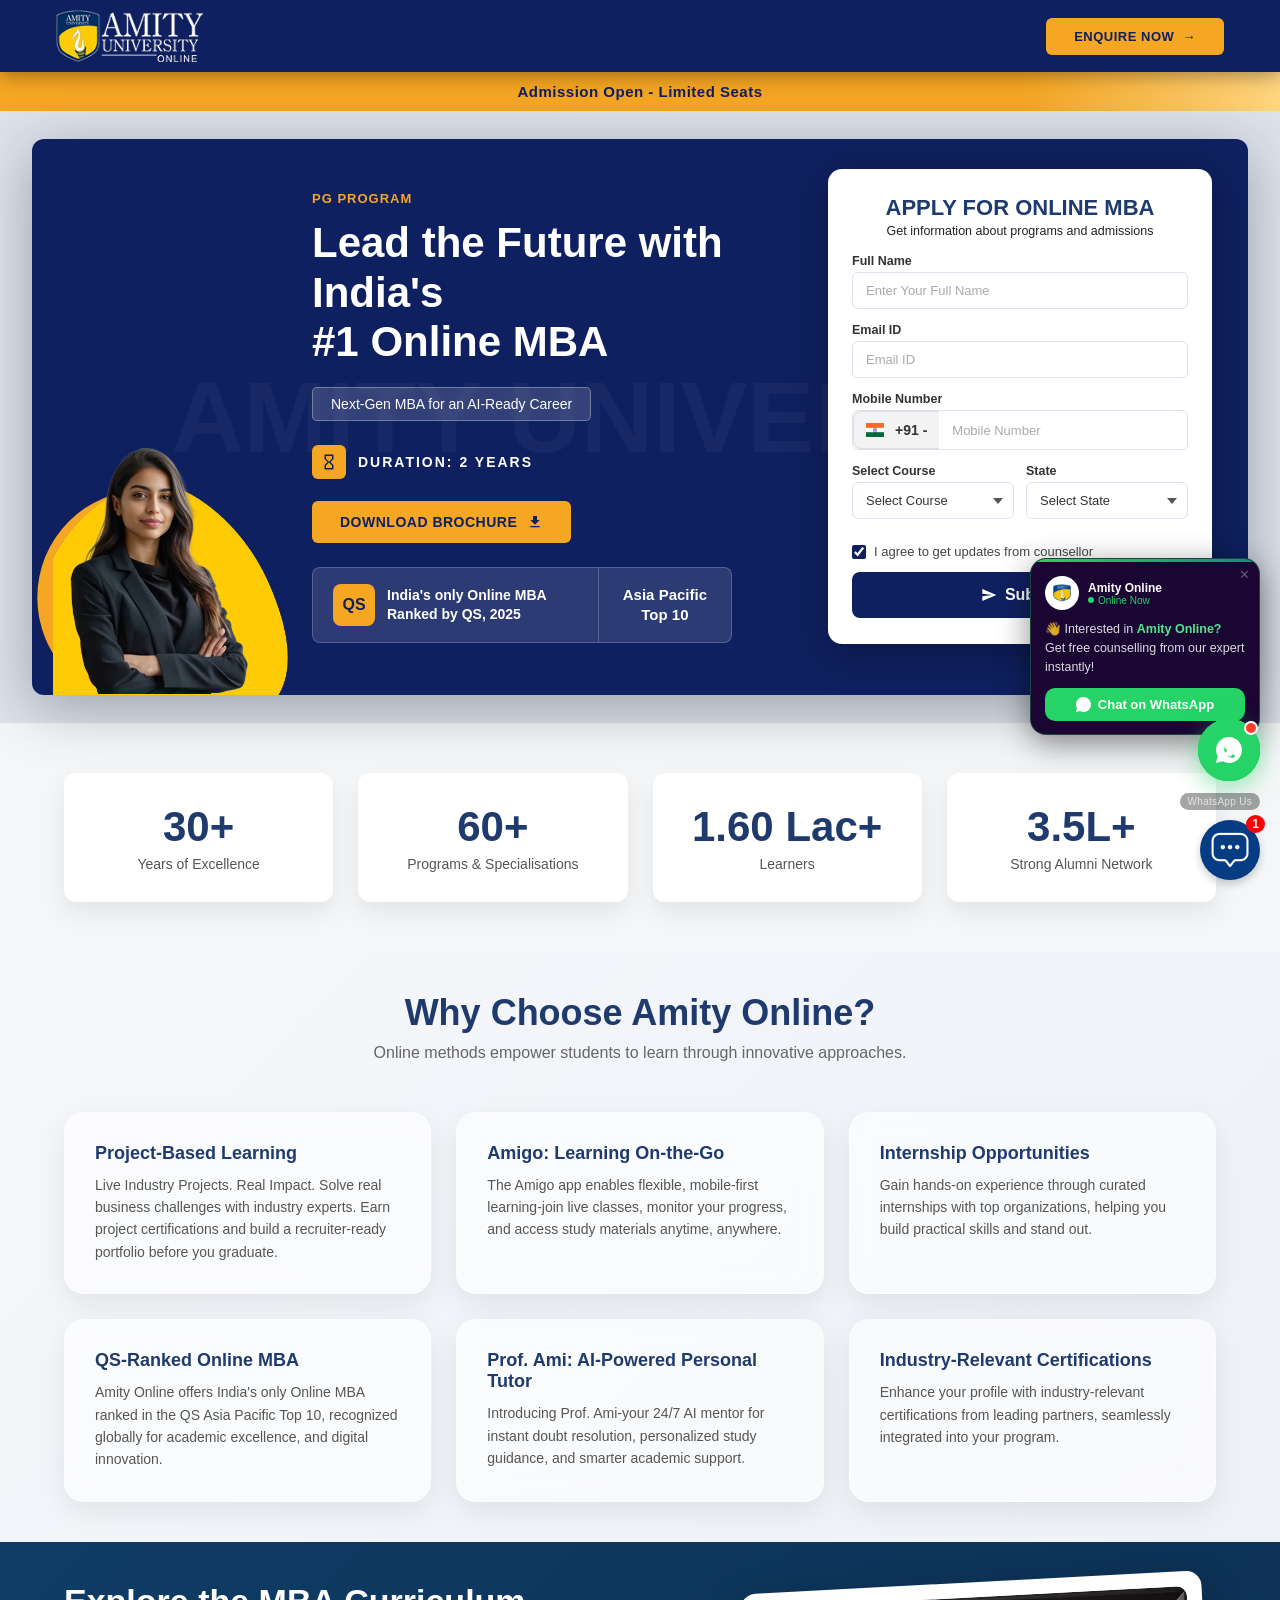
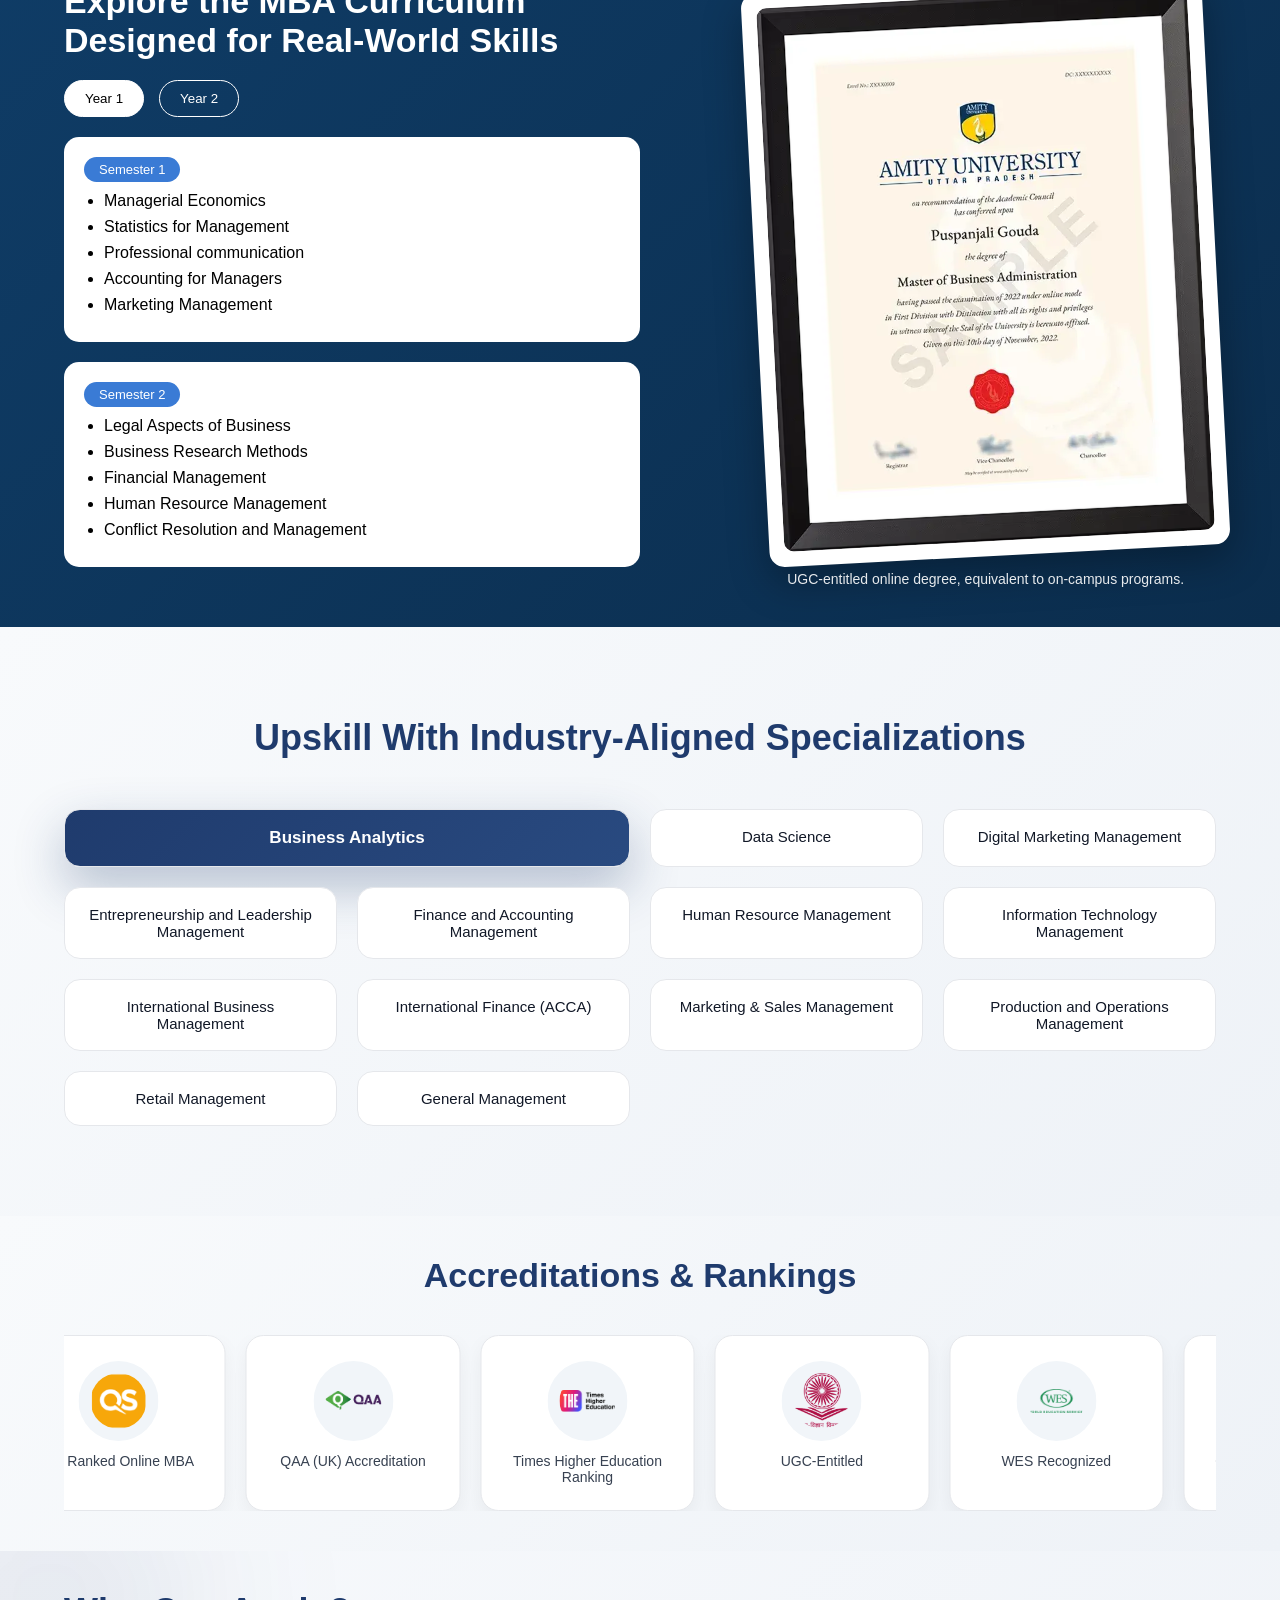
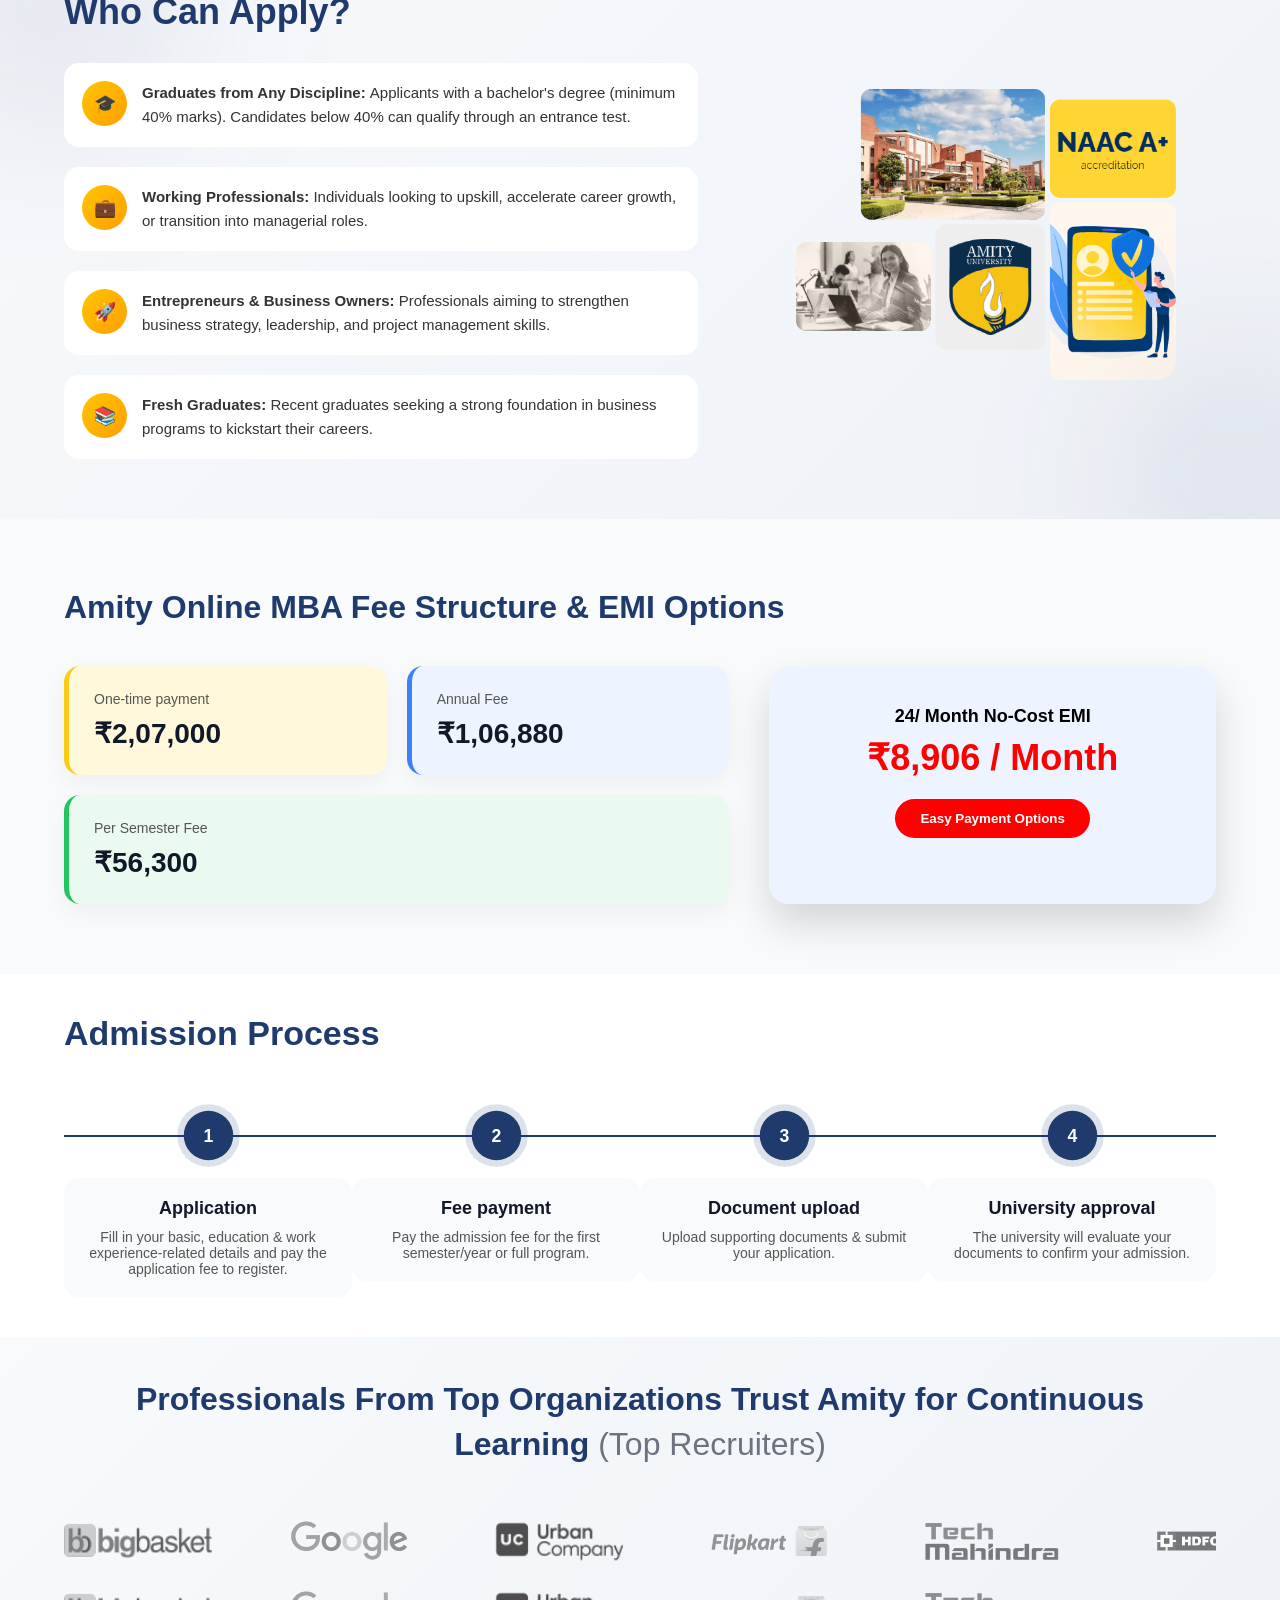
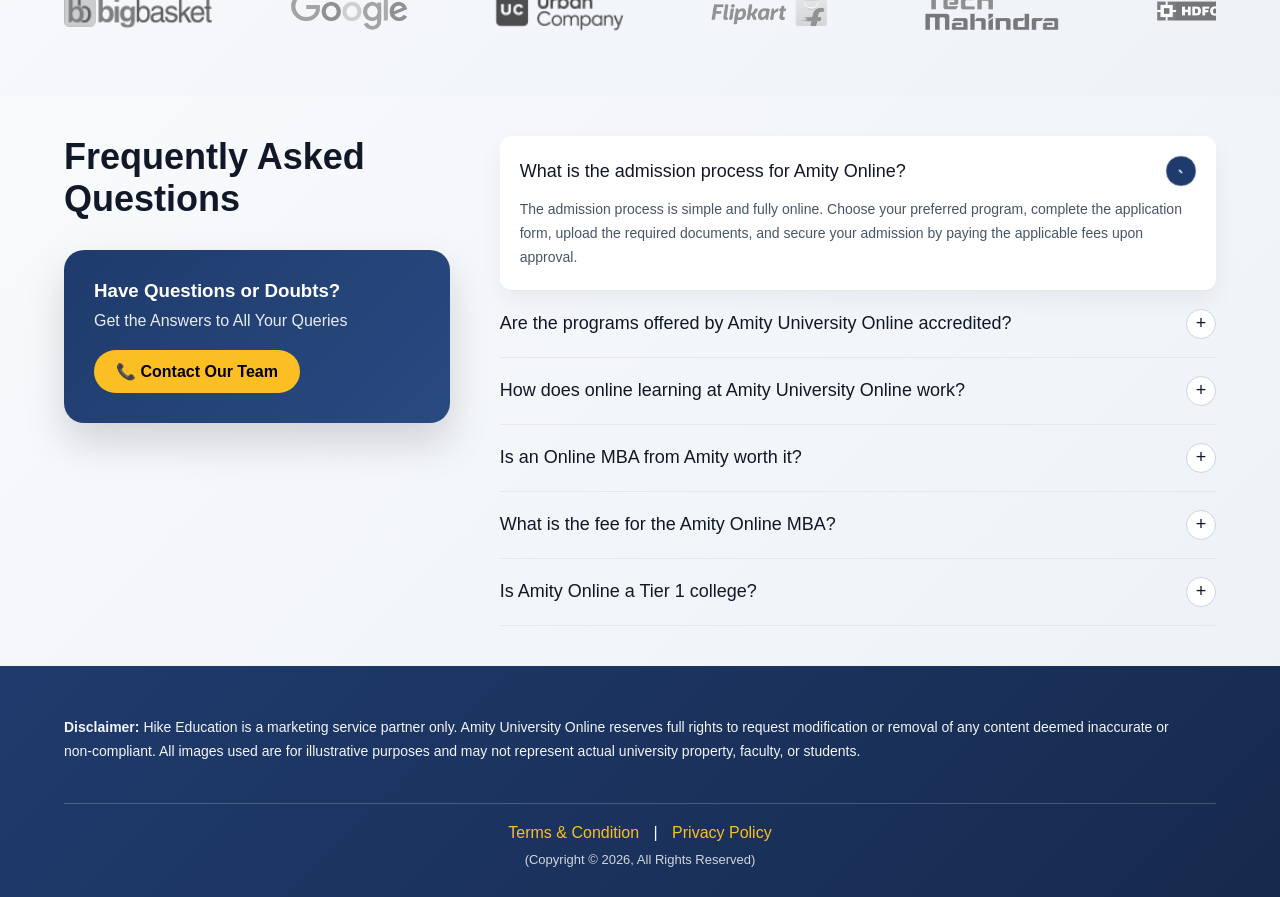
==== index.html @ 935bb6e1 "create index.html" ====
<html lang="en">
 <head>
  <meta charset="utf-8"/>
  <meta content="width=device-width, initial-scale=1.0" name="viewport"/>
  <title>
   Amity Online MBA
  </title>
  <link href="images/favicon.png" rel="icon" type="image/x-icon"/>
  <link href="css/style.css" rel="stylesheet"/>
  <!-- Google Tag Manager -->
  <script async="" src="js/clarity.js">
  </script>
  <script async="" src="js/1893666021343054">
  </script>
  <script async="" src="js/fbevents.js">
  </script>
  <script async="" src="js/wfmoqr582c" type="text/javascript">
  </script>
  <script async="" src="js/js" type="text/javascript">
  </script>
  <script async="" src="js/gtm.js">
  </script>
  <script>
   (function(w,d,s,l,i){w[l]=w[l]||[];w[l].push({'gtm.start':
new Date().getTime(),event:'gtm.js'});var f=d.getElementsByTagName(s)[0],
j=d.createElement(s),dl=l!='dataLayer'?'&l='+l:'';j.async=true;j.src=
'https://www.googletagmanager.com/gtm.js?id='+i+dl;f.parentNode.insertBefore(j,f);
})(window,document,'script','dataLayer','GTM-WV8M7MZ2');
  </script>
  <!-- End Google Tag Manager -->
  <!--whatsapp chatbot-->
  <style>
   /* ===== WHATSAPP WIDGET ===== */

/* DESKTOP: Fixed left-center circle */
.wa-widget {
  position: fixed;
  left: auto;
  right: 20px;
  top: auto;
  bottom: 90px;
  transform: none;
  z-index: 99999;
  display: flex;
  flex-direction: column;
  align-items: flex-end;
  gap: 12px;
}

/* Popup card - appears to the right of circle */
.wa-bubble {
  position: absolute;
  right: 0;
  bottom: 75px;
  top: auto;
  left: auto;
  transform: none;
  background: #1a0533;
  border: 1px solid rgba(37,211,102,0.3);
  border-radius: 16px;
  width: 230px;
  overflow: hidden;
  box-shadow: 0 8px 32px rgba(0,0,0,0.45);
  display: none;
  animation: waPop .4s cubic-bezier(.22,.9,.36,1.1) both;
}
.wa-bubble.show { display: block; }

.wa-shimmer-bar {
  height: 3px;
  background: linear-gradient(90deg,#25D366,#128C7E,#25D366);
  background-size: 200%;
  animation: waShimmerBar 2s linear infinite;
}
.wa-bubble-inner { padding: 14px 14px 13px; }

.wa-bubble-top {
  display: flex;
  align-items: center;
  gap: 9px;
  margin-bottom: 10px;
}
.wa-avatar {
  width: 34px; height: 34px; border-radius: 50%;
  background: #fff;
  display: flex; align-items: center; justify-content: center;
  flex-shrink: 0;
}
.wa-avatar img { width: 18px; height: 18px; }

.wa-info strong {
  display: block;
  font-family: -apple-system,'Segoe UI',sans-serif;
  font-size: 12px; font-weight: 700; color: #fff;
}
.wa-info span {
  font-family: -apple-system,'Segoe UI',sans-serif;
  font-size: 10px; color: #25D366;
  display: flex; align-items: center; gap: 4px;
}
.wa-online-dot {
  width: 6px; height: 6px; background: #25D366;
  border-radius: 50%;
  animation: waDotPulse 1.8s ease-in-out infinite;
  display: inline-block;
}

.wa-bubble p {
  font-family: -apple-system,'Segoe UI',sans-serif;
  font-size: 12.5px; color: rgba(255,255,255,0.85);
  margin: 0 0 12px; line-height: 1.5;
}
.wa-bubble p span { color: #4EE88A; font-weight: 600; }

.wa-chat-btn {
  display: flex; align-items: center; justify-content: center;
  gap: 7px;
  background: #25D366; color: #fff;
  font-size: 13px; font-weight: 700;
  padding: 9px 0; border-radius: 10px;
  text-decoration: none;
  font-family: -apple-system,'Segoe UI',sans-serif;
  transition: background .2s, transform .15s;
  width: 100%;
}
.wa-chat-btn:hover { background: #1ebe57; transform: scale(1.02); }
.wa-chat-btn svg { width: 15px; height: 15px; }

.wa-close-btn {
  position: absolute; top: 8px; right: 10px;
  background: none; border: none;
  font-size: 16px; color: rgba(255,255,255,0.35);
  cursor: pointer; padding: 0; line-height: 1;
  transition: color .2s;
}
.wa-close-btn:hover { color: #fff; }

/* THE CIRCLE BUTTON */
.wa-circle {
  width: 62px; height: 62px; border-radius: 50%;
  background: #25D366;
  display: flex; align-items: center; justify-content: center;
  cursor: pointer;
  position: relative;
  box-shadow: 0 6px 24px rgba(37,211,102,0.5);
  transition: transform .2s, box-shadow .2s;
  animation: waSlideIn .7s 1s cubic-bezier(.22,.9,.36,1.1) both;
  text-decoration: none;
}
.wa-circle:hover {
  transform: scale(1.1);
  box-shadow: 0 10px 36px rgba(37,211,102,0.7);
}
.wa-circle svg { width: 32px; height: 32px; animation: waBounce 2.2s ease-in-out infinite; }

/* Ripple rings */
.wa-ring {
  position: absolute;
  width: 62px; height: 62px;
  border-radius: 50%;
  border: 2px solid #25D366;
  animation: waRipple 2.4s ease-out infinite;
  pointer-events: none;
}
.wa-ring:nth-child(2) { animation-delay: .8s; }
.wa-ring:nth-child(3) { animation-delay: 1.6s; }

/* Red notification dot */
.wa-notif-dot {
  position: absolute; top: 2px; right: 2px;
  width: 14px; height: 14px;
  background: #FF3B30; border-radius: 50%;
  border: 2px solid #fff;
  animation: waDotPulse 1.8s ease-in-out infinite;
}

/* Label below circle - desktop only */
.wa-circle-label {
  font-family: -apple-system,'Segoe UI',sans-serif;
  font-size: 10px; color: rgba(255,255,255,0.7);
  text-align: center; letter-spacing: 0.03em;
  background: rgba(0,0,0,0.35);
  padding: 3px 8px; border-radius: 20px;
  white-space: nowrap;
  animation: waSlideIn .7s 1.2s cubic-bezier(.22,.9,.36,1.1) both;
}

/* ---- ANIMATIONS ---- */
@keyframes waSlideIn {
  from { opacity:0; transform:translateX(-30px) scale(.8); }
  to   { opacity:1; transform:translateX(0) scale(1); }
}
@keyframes waPop {
  from { opacity:0; transform:scale(.85) translateY(10px); }
  to   { opacity:1; transform:scale(1) translateY(0); }
}
@keyframes waRipple {
  0%   { transform:scale(1); opacity:.7; }
  100% { transform:scale(2.2); opacity:0; }
}
@keyframes waBounce {
  0%,100% { transform:translateY(0); }
  50%      { transform:translateY(-4px); }
}
@keyframes waDotPulse {
  0%,100% { transform:scale(1); }
  50%      { transform:scale(1.3); }
}
@keyframes waShimmerBar {
  0%   { background-position:0%; }
  100% { background-position:200%; }
}

/* ===== MOBILE: Bottom-right floating circle only ===== */
@media (max-width: 768px) {
 .wa-widget {
    position: fixed;
    left: auto;
    right: 11px;
    bottom: 120px;
    top: auto;
    transform: none;
    flex-direction: column-reverse;
    align-items: flex-end;
  }
  .wa-circle {
    width: 56px; height: 56px;
    animation: waMobileIn .6s 1s cubic-bezier(.22,.9,.36,1.1) both;
  }
  .wa-circle svg { width: 28px; height: 28px; }
  .wa-ring { width:56px; height:56px; }
  .wa-circle-label { display: none; }

  /* Mobile popup - appears above the circle */
  .wa-bubble {
    position: static;
    transform: none;
    width: 210px;
    margin-bottom: 10px;
  }
  .wa-bubble.show { display: block; }
}

@keyframes waMobileIn {
  from { opacity:0; transform:scale(.5) rotate(-20deg); }
  to   { opacity:1; transform:scale(1) rotate(0deg); }
}
  </style>
  <!--chatbot-->
  <style>
   @media (max-width: 768px) {
	

 .onlymobilepopupwq{
       display:block !Important;
   }
	}
   
   
   
   
   
   
   .onlymobilepopupwq{
       display:none;
   }
   
.send-box button{
    align-items: center;
    /*display: flex ;*/
    margin-left: auto;
    margin-right: auto;
    padding: 5px;
    /*background: none;*/
    text-decoration: none;
    border: none;
    color: white;
    font-weight: bold;
    font-size: 15px;
    cursor:pointer;
    
    background: #063C84;
    border-radius: 16px;
    width: 89%;
 
}

.send-box {
    
    padding: 5px;
    /*background: #D4202D;*/
    border-radius: 16px;
    width: 89%;
    margin: auto;
}

.chat-icon img{
    width:42px;
}

.chat-icon {
      position: fixed;
      bottom: 20px;
      right: 20px;
      width: 60px;
      height: 60px;
      background-color: #063C84;
      border-radius: 50%;
      display: flex;
      justify-content: center;
      align-items: center;
      color: white;
      font-size: 24px;
      cursor: pointer;
      box-shadow: 0 4px 8px rgba(0, 0, 0, 0.2);
      transition: transform 0.2s ease, box-shadow 0.2s ease;
      z-index: 1000;
    }

    .chat-icon:hover {
      transform: scale(1.1);
      box-shadow: 0 6px 12px rgba(0, 0, 0, 0.3);
    }

    .chat-popup {
      position: fixed;
      bottom: 80px;
      right: 20px;
      width: 329px;
      height: 468px;
      display: none;
      background-color: white;
      border-radius: 16px;
      box-shadow: 0 8px 16px rgba(0, 0, 0, 0.2);
      overflow: hidden;
      z-index: 1000;
    }

    .chat-header {
      background-color: #063C84;
      color: white;
      padding: 15px;
      text-align: center;
      font-size: 20px;
      font-weight: 700;
      position: relative;
    }

    .chat-header .close-btn {
      position: absolute;
      right: 15px;
      top: 15px;
      cursor: pointer;
      font-size: 20px;
      transition: color 0.2s ease;
    }

    .chat-header .close-btn:hover {
      color: red;
    }

    .chat-header .chat-icon-top {
      position: absolute;
      left: 15px;
      top: 10px;
      width: 50px;
      /*height: 35px;*/
    }

    .chat-body {
      height: 330px;
      overflow-y: auto;
      padding: 15px;
      display: flex;
      flex-direction: column;
      gap: 15px;
      background-color: #f9f9f9;
      border-top: 2px solid #f0f0f0;
    }

    .chat-message {
      padding: 12px 15px;
      border-radius: 20px;
      max-width: 90%;
      font-size: 14px;
      font-weight: 500;
      line-height: 1.4;
      word-wrap: break-word;
    }

    .bot-message {
      background-color: #063C84;
      align-self: flex-start;
      color: white;
    }

    .user-message {
      background-color: #fbbf24;
      color: white;
      align-self: flex-end;
    }

    .chat-footer {
      padding: 15px;
      display: flex;
      gap: 10px;
      background-color: white;
      border-top: 2px solid #063C84;
    }

    .chat-footer input {
      flex: 1;
      padding: 10px;
      border: 1px solid #ccc;
      border-radius: 14px;
      font-size: 14px;
      outline: none;
      transition: border-color 0.2s ease;
    }

    .chat-footer input:focus {
      border-color: #063C84;
    }

    .chat-footer button {
      padding: 10px 16px;
      background-color: #063C84;
      color: white;
      border: none;
      border-radius: 6px;
      font-size: 14px;
      font-weight: 500;
      cursor: pointer;
      transition: background-color 0.2s ease, transform 0.2s ease;
    }

    /*.chat-footer button:hover {*/
    /*  background-color: #a51824;*/
    /*  transform: scale(1.05);*/
    /*}*/

    .success-message {
      text-align: center;
      font-size: 16px;
      color: #28a745;
      margin-top: 15px;
      font-weight: 700;
    }

    ::-webkit-scrollbar {
      width: 6px;
    }

    /*::-webkit-scrollbar-thumb {*/
    /*  background: #D4202D;*/
    /*  border-radius: 4px;*/
    /*}*/

    ::-webkit-scrollbar-thumb:hover {
      background: #a51824;
    }


    /* Mobile responsiveness */
    @media (max-width: 600px) {
        
        .chat-icon img{
    width:30px;
}

            .chatbot-container {
                width: 100%;
                bottom: 10px;
                right: 10px;
            }

            .chatbot-header {
                font-size: 14px;
            }

            .chatbox {
                height: 300px;
            }

            .message {
                max-width: 90%;
            }

            .input-container input {
                font-size: 14px;
            }

            .input-container button {
                font-size: 14px;
                padding: 7px 12px;
            }
          
        }

        @media (max-width: 400px) {
            .chatbot-header {
                font-size: 12px;
            }

            .message {
                max-width: 95%;
            }
        }
        
       /* Mobile responsiveness */
@media (max-width: 600px) {
  .chat-popup {
          width: 68%;
        bottom: 61px;
        right: 18px;
        height: 385px;
  }

  .chat-header {
    font-size: 16px;
    /*padding: 12px;*/
  }

  .chat-body {
    padding: 10px;
    gap: 10px;
    height: 270px;
    font-size: 14px;
  }

  .chat-footer {
    padding: 10px;
    display: flex;
    gap: 10px;
    justify-content: space-between; /* Added this to ensure button and input stay on one line */
  }

  .chat-footer input {
    flex: 1;
    font-size: 14px;
    padding: 8px;
  }

  .chat-footer button {
    font-size: 14px;
    padding: 8px 12px;
    background-color: #063C84;
    color: white;
    border: none;
    border-radius: 6px;
    cursor: pointer;
    transition: background-color 0.2s ease, transform 0.2s ease;
  }

  /*.chat-footer button:hover {*/
  /*  background-color: #a51824;*/
  /*  transform: scale(1.05);*/
  /*}*/

  .chat-icon {
    width: 50px;
    height: 50px;
    font-size: 20px;
  }

  .chat-header .close-btn {
    font-size: 18px;
  }
}

@media (max-width: 400px) {
  .chat-popup {
    width: 70%;
    height: 341px;
  }

  .chat-header {
    font-size: 14px;
    /*padding: 10px;*/
  }

  .chat-body {
    height: 230px;
  }

  .chat-footer input {
    font-size: 13px;
    padding: 7px;
  }

  .chat-footer button {
    font-size: 13px;
    padding: 7px 10px;
  }

  .chat-icon {
    width: 45px;
    height: 45px;
    font-size: 18px;
  }

  .chat-header .close-btn {
    font-size: 16px;
  }
}
 
 .options-container {
    display: flex;
    flex-wrap: wrap;
    gap: 10px;
    margin-top: 10px;
  }
  .option-circle {
    padding: 5px 6px;
    background: #063C84;
    color: white;
    border-radius: 20px;
    cursor: pointer;
    font-size: 11px;
    border:2px solid #00FFFF;
  }
  .option-circle:hover {
    background: #cc0000;
  }
  
  .chat-header li {
    font-size: 11px;
    color: #00FFFF;
    text-align: justify;
    margin-left: 88px;
}
  .chat-notification {
    position: absolute;
    top: -5px;
    right: -5px;
    background-color: red;
    color: white;
    font-size: 12px;
    font-weight: bold;
    padding: 2px 6px;
    border-radius: 50%;
    animation: pop 0.3s ease-out;
}   
.chat-options {
  display: flex;
  flex-wrap: wrap;
  gap: 8px;
  margin-top: 12px;
}

.option-btn {
  background: #fbbf24;
  color: #fff;
  border: none;
  padding: 8px 14px;
  border-radius: 20px;
  cursor: pointer;
  font-size: 13px;
}

.option-btn:hover {
  background: #1f3b6d;
}
#chatBody {
 
  overflow-y: auto;
}
  </style>
  <script async="" src="js/js_7.js" type="text/javascript">
  </script>
  <script async="" src="js/js_8.js" type="text/javascript">
  </script>
 </head>
 <body>
  <!-- Google Tag Manager (noscript) -->
  <noscript>
   <iframe height="0" src="https://www.googletagmanager.com/ns.html?id=GTM-WV8M7MZ2" style="display:none;visibility:hidden" width="0">
   </iframe>
  </noscript>
  <!-- End Google Tag Manager (noscript) -->
  <!-- Chat icon -->
  <div class="chat-icon" onclick="toggleChatPopup()">
   <a href="javascript:void(0)">
    <img alt="Chat" src="images/Mask-group-14.png"/>
    <span class="chat-notification" id="chatNotification">
     1
    </span>
   </a>
  </div>
  <!-- Chat popup -->
  <div class="chat-popup" id="chatPopup">
   <div class="chat-header">
    <img alt="Chat Icon" class="chat-icon-top" src="images/wqlknf.png"/>
    Amity Online
    <li>
     Online
    </li>
    <span class="close-btn" onclick="toggleChatPopup()">
     ✖
    </span>
   </div>
   <div class="chat-body" id="chatBody">
   </div>
   <div class="chat-footer">
    <input id="userInput" placeholder="Type your message..." type="text"/>
    <button onclick="handleUserInput()">
     Send
    </button>
   </div>
  </div>
  <!-- Hidden lead form -->
  <form action="chatbot-verify.php" id="leadForm" method="POST" style="display: none;">
   <input id="fname" name="name" type="hidden"/>
   <input id="email" name="email" type="hidden"/>
   <input id="phoneno" name="mobile" type="hidden"/>
   <input id="city" name="city" type="hidden"/>
   <input id="program" name="program" type="hidden"/>
   <input id="utm_source" name="utm_source" type="hidden" value="google-ads"/>
   <input id="utm_campaign" name="utm_campaign" type="hidden" value=""/>
   <input id="utm_content" name="utm_content" type="hidden" value="Brand"/>
   <input id="utm_medium" name="utm_medium" type="hidden" value="CPC"/>
   <input id="utm_keyword" name="utm_keyword" type="hidden" value=""/>
   <input id="gclid" name="gclid" type="hidden" value="CjwKCAjwmdLSBhANEiwAkREMN9VCziprrbfmbGhhn9z4gF2hiTOC0AhEDB-kwoR-Hymw-hkRlkmABxoC9nUQAvD_BwE"/>
   <input id="current_url" name="current_url" type="hidden" value="https://amityonlinemba.hikeeducation.com/?utm_source=google-ads&amp;utm_medium=CPC&amp;utm_content=Brand&amp;utm_agid=198785733791&amp;utm_term=amity%20online&amp;gad_source=1&amp;gad_campaignid=23789810087&amp;gbraid=0AAAAAqZcYHtcnrnjyWxCEJJUjfhYvDHUo&amp;gclid=CjwKCAjwmdLSBhANEiwAkREMN9VCziprrbfmbGhhn9z4gF2hiTOC0AhEDB-kwoR-Hymw-hkRlkmABxoC9nUQAvD_BwE&amp;fbclid=PAT01DUATBlX5leHRuA2FlbQIxMABzcnRjBmFwcF9pZA81NjcwNjczNDMzNTI0MjcAAafs1PfqltyTYmhqVCq8ZMoSE4o4Z7-EP_PZpGaHqBs8-KgMh3-cXLBK86K28g_aem_vwaDKLbcpmrqnLOssqlC6Q"/>
  </form>
  <script>
   // ── UTM + URL capture (runs immediately on page load) ────────────────────
  function getParam(param) {
    return new URLSearchParams(window.location.search).get(param) || "";
  }

  document.getElementById("utm_source").value   = getParam("utm_source");
  document.getElementById("utm_campaign").value = getParam("utm_campaign");
  document.getElementById("utm_content").value  = getParam("utm_content");
  document.getElementById("utm_medium").value   = getParam("utm_medium");
  document.getElementById("utm_keyword").value  = getParam("utm_keyword");
  document.getElementById("gclid").value        = getParam("gclid");
  document.getElementById("current_url").value  = window.location.href;
  </script>
  <script>
   // ── Chat popup toggle ────────────────────────────────────────────────────
  const popupSound = new Audio('https://audio-previews.elements.envatousercontent.com/files/357949926/preview.mp3');

  function toggleChatPopup() {
    const chatPopup = document.getElementById("chatPopup");
    const isOpening = chatPopup.style.display === "none" || chatPopup.style.display === "";
    chatPopup.style.display = isOpening ? "block" : "none";
    if (isOpening) {
      popupSound.play().catch(e => console.error("Sound error:", e));
      startChat();
    }
  }

  function openChatPopup() {
    const chatPopup = document.getElementById("chatPopup");
    if (chatPopup) {
      chatPopup.style.display = "block";
      startChat();
    }
  }

  function openFormPopup() {
    const popupForm = document.getElementById("popupForm");
    const overlay   = document.getElementById("overlay");
    if (popupForm && overlay) {
      popupForm.style.display = "block";
      overlay.style.display  = "block";
    }
  }

  function closePopup() {
    document.getElementById("popupForm").style.display = "none";
    document.getElementById("overlay").style.display   = "none";
  }

  document.addEventListener("DOMContentLoaded", function () {
    setTimeout(openChatPopup, 1000000);   // 1s me chatbot open
    setTimeout(openFormPopup, 20000000);  // 20s me form open
  });
  </script>
  <script>
   const chatBody  = document.getElementById("chatBody");
const userInput = document.getElementById("userInput");

// ✅ QUESTIONS
const questions = [
  "Hi, Welcome to Amity Online! What's your name?",
  "Nice to meet you! What's your email?",
  "Got it. What's your mobile number?",
  "Great! Which city are you from?",
  "Which course are you interested in?"
];

// ✅ OPTIONS (alag define hoga)
const courseOptions = ["Online MBA", "Online MCA", "Online BBA", "Online BCA", "Other"];

// ✅ VALIDATIONS
const validations = [
  (v) => /^[a-zA-Z\s]+$/.test(v) || "Please enter a valid name.",
  (v) => /^[^\s@]+@[^\s@]+\.[^\s@]+$/.test(v) || "Invalid email.",
  (v) => {
    if (!/^\d{10}$/.test(v)) return "Enter valid mobile";
    if (!/^[6-9]/.test(v)) return "Invalid mobile";
    return true;
  },
  (v) => v.trim() !== "" || "Enter city"
];

let userResponses = [];
let currentQuestionIndex = 0;

// ✅ START
function startChat() {
  chatBody.innerHTML = "";
  currentQuestionIndex = 0;
  userResponses = [];
  userInput.style.display = "block"; // important
  displayMessage(questions[0], "bot");
}

// ✅ MESSAGE SHOW
function displayMessage(message, sender) {
  const div = document.createElement("div");
  div.className = `chat-message ${sender === "bot" ? "bot-message" : "user-message"}`;
  div.textContent = message;
  chatBody.appendChild(div);
  chatBody.scrollTop = chatBody.scrollHeight;
}

// ✅ HANDLE INPUT
function handleUserInput() {
  const input = userInput.value.trim();
  if (!input) return;

  const result = validations[currentQuestionIndex](input);
  if (result !== true) {
    displayMessage(result, "bot");
    return;
  }

  displayMessage(input, "user");
  userResponses.push(input);
  userInput.value = "";

  if (currentQuestionIndex < questions.length - 1) {
    currentQuestionIndex++;

    setTimeout(() => {
      displayMessage(questions[currentQuestionIndex], "bot");

      // ✅ COURSE STEP
      if (currentQuestionIndex === 4) {
        userInput.style.display = "none";
        showCourseOptions();
      } else {
        userInput.focus();
      }

    }, 500);
  }
}

function showCourseOptions() {
  const wrapper = document.createElement("div");
  wrapper.className = "chat-options";

  courseOptions.forEach(option => {
    const btn = document.createElement("button");
    btn.className = "option-btn";
    btn.innerText = option;

    btn.onclick = () => {
      displayMessage(option, "user");
      userResponses.push(option);

      wrapper.remove();

      setTimeout(() => {
        displayMessage("Thank you! Submitting your details...", "bot");
        submitLead();
      }, 500);
    };

    wrapper.appendChild(btn);
  });

  chatBody.appendChild(wrapper);

  // ✅ 🔥 SCROLL FIX (ADD THIS)
  setTimeout(() => {
    chatBody.scrollTop = chatBody.scrollHeight;
  }, 100);
}

// ✅ SUBMIT
function submitLead() {
  document.getElementById("fname").value   = userResponses[0];
  document.getElementById("email").value   = userResponses[1];
  document.getElementById("phoneno").value = userResponses[2];
  document.getElementById("city").value    = userResponses[3];
  document.getElementById("program").value = userResponses[4];

  document.getElementById("leadForm").submit();
}

// ✅ ENTER KEY
userInput.addEventListener("keypress", function (e) {
  if (e.key === "Enter") {
    e.preventDefault();
    handleUserInput();
  }
});
  </script>
  <!-- STICKY HEADER -->
  <header>
   <img alt="Amity University Online" class="logo" src="images/amitylogo.png"/>
   <a class="enquire-btn ws-open-btn" href="#">
    ENQUIRE NOW  →
   </a>
  </header>
  <!-- ADMISSION BANNER -->
  <div class="admission-banner">
   Admission Open - Limited Seats
  </div>
  <!-- PAGE SECTION: white/gray space on L & R -->
  <div class="page-section">
   <section class="hero">
    <!-- COL 1: Girl Image -->
    <div class="hero-girl">
     <div class="girl-circle">
     </div>
     <img alt="MBA Student" src="images/bannerimage.png"/>
    </div>
    <!-- COL 2: Text Content -->
    <div class="hero-text">
     <p class="pg-label">
      PG PROGRAM
     </p>
     <h1 class="hero-title">
      Lead the Future with India's
      <br/>
      #1 Online MBA
     </h1>
     <span class="ai-badge">
      Next-Gen MBA for an AI-Ready Career
     </span>
     <div class="duration-row">
      <div class="hourglass-icon">
       <svg fill="#0f2060" height="18" viewbox="0 0 24 24" width="18">
        <path d="M6 2v6l4 4-4 4v6h12v-6l-4-4 4-4V2H6zm10 14.5V20H8v-3.5l4-4 4 4zm-4-5l-4-4V4h8v3.5l-4 4z">
        </path>
       </svg>
      </div>
      <span class="duration-text">
       DURATION: 2 YEARS
      </span>
     </div>
     <button class="btn-brochure ws-open-btn">
      DOWNLOAD BROCHURE
      <svg fill="currentColor" height="16" viewbox="0 0 24 24" width="16">
       <path d="M19 9h-4V3H9v6H5l7 7 7-7zM5 18v2h14v-2H5z">
       </path>
      </svg>
     </button>
     <div class="qs-card">
      <div class="qs-left">
       <div class="qs-icon">
        QS
       </div>
       <div class="qs-text">
        India's only Online MBA
        <br/>
        Ranked by QS, 2025
       </div>
      </div>
      <div class="qs-right">
       <div class="qs-right-text">
        Asia Pacific
        <br/>
        Top 10
       </div>
      </div>
     </div>
    </div>
    <!-- COL 3: Application Form -->
    <div class="hero-form">
     <form action="submit.php" class="lead-form" method="POST">
      <div class="form-card">
       <h3 style="color: #1f3b6d;">
        APPLY FOR ONLINE MBA
       </h3>
       <p class="sub">
        Get information about programs and admissions
       </p>
       <!-- NAME -->
       <div class="fg">
        <label>
         Full Name
        </label>
        <input name="name" placeholder="Enter Your Full Name" required="" type="text"/>
       </div>
       <!-- EMAIL -->
       <div class="fg">
        <label>
         Email ID
        </label>
        <input name="email" placeholder="Email ID" required="" type="email"/>
       </div>
       <!-- MOBILE -->
       <div class="fg">
        <label>
         Mobile Number
        </label>
        <div class="phone-wrap">
         <div class="phone-prefix">
          <img alt="IN" src="images/in.png"/>
          +91 -
         </div>
         <input inputmode="numeric" maxlength="10" name="mobile" placeholder="Mobile Number" required="" type="tel"/>
        </div>
       </div>
       <!-- TWO COL -->
       <div class="two-col">
        <div class="fg">
         <label>
          Select Course
         </label>
         <div class="sel-wrap">
          <select name="program" required="">
           <option disabled="" selected="" value="">
            Select Course
           </option>
           <option value="Online MBA">
            Online MBA
           </option>
           <option value="Online MCA">
            Online MCA
           </option>
           <option value="Online BBA">
            Online BBA
           </option>
           <option value="Online BCA">
            Online BCA
           </option>
           <option value="Other">
            Other
           </option>
          </select>
         </div>
        </div>
        <div class="fg">
         <label>
          State
         </label>
         <div class="sel-wrap">
          <select name="state" required="">
           <option disabled="" selected="" value="">
            Select State
           </option>
           <!-- STATES -->
           <option>
            Andhra Pradesh
           </option>
           <option>
            Arunachal Pradesh
           </option>
           <option>
            Assam
           </option>
           <option>
            Bihar
           </option>
           <option>
            Chhattisgarh
           </option>
           <option>
            Goa
           </option>
           <option>
            Gujarat
           </option>
           <option>
            Haryana
           </option>
           <option>
            Himachal Pradesh
           </option>
           <option>
            Jharkhand
           </option>
           <option>
            Karnataka
           </option>
           <option>
            Kerala
           </option>
           <option>
            Madhya Pradesh
           </option>
           <option>
            Maharashtra
           </option>
           <option>
            Manipur
           </option>
           <option>
            Meghalaya
           </option>
           <option>
            Mizoram
           </option>
           <option>
            Nagaland
           </option>
           <option>
            Odisha
           </option>
           <option>
            Punjab
           </option>
           <option>
            Rajasthan
           </option>
           <option>
            Sikkim
           </option>
           <option>
            Tamil Nadu
           </option>
           <option>
            Telangana
           </option>
           <option>
            Tripura
           </option>
           <option>
            Uttar Pradesh
           </option>
           <option>
            Uttarakhand
           </option>
           <option>
            West Bengal
           </option>
           <!-- UNION TERRITORIES -->
           <option>
            Andaman and Nicobar Islands
           </option>
           <option>
            Chandigarh
           </option>
           <option>
            Dadra and Nagar Haveli and Daman and Diu
           </option>
           <option>
            Delhi
           </option>
           <option>
            Jammu and Kashmir
           </option>
           <option>
            Ladakh
           </option>
           <option>
            Lakshadweep
           </option>
           <option>
            Puducherry
           </option>
          </select>
         </div>
        </div>
       </div>
       <!-- CHECKBOX -->
       <!--<div class="chk-row">-->
       <!--  <input type="checkbox" name="graduate" required>-->
       <!--  <label>I am a graduate with min. 40% marks*</label>-->
       <!--</div>-->
       <div class="chk-row">
        <input checked="" name="terms" required="" type="checkbox"/>
        <label>
         I agree to get updates from counsellor
        </label>
       </div>
       <!-- ðŸ”¥ HIDDEN TRACKING -->
       <input class="utm_source" name="utm_source" type="hidden" value="google-ads"/>
       <input class="utm_medium" name="utm_medium" type="hidden" value="CPC"/>
       <input class="utm_campaign" name="utm_campaign" type="hidden" value=""/>
       <input class="utm_adgroup" name="utm_adgroup" type="hidden" value=""/>
       <input class="utm_term" name="utm_term" type="hidden" value="amity online"/>
       <input class="utm_content" name="utm_content" type="hidden" value="Brand"/>
       <input class="gclid" name="gclid" type="hidden" value="CjwKCAjwmdLSBhANEiwAkREMN9VCziprrbfmbGhhn9z4gF2hiTOC0AhEDB-kwoR-Hymw-hkRlkmABxoC9nUQAvD_BwE"/>
       <input class="utm_creative" name="utm_creative" type="hidden" value=""/>
       <input class="page_url" name="page_url" type="hidden" value="https://amityonlinemba.hikeeducation.com/?utm_source=google-ads&amp;utm_medium=CPC&amp;utm_content=Brand&amp;utm_agid=198785733791&amp;utm_term=amity%20online&amp;gad_source=1&amp;gad_campaignid=23789810087&amp;gbraid=0AAAAAqZcYHtcnrnjyWxCEJJUjfhYvDHUo&amp;gclid=CjwKCAjwmdLSBhANEiwAkREMN9VCziprrbfmbGhhn9z4gF2hiTOC0AhEDB-kwoR-Hymw-hkRlkmABxoC9nUQAvD_BwE&amp;fbclid=PAT01DUATBlX5leHRuA2FlbQIxMABzcnRjBmFwcF9pZA81NjcwNjczNDMzNTI0MjcAAafs1PfqltyTYmhqVCq8ZMoSE4o4Z7-EP_PZpGaHqBs8-KgMh3-cXLBK86K28g_aem_vwaDKLbcpmrqnLOssqlC6Q"/>
       <input class="ip_address" name="ip_address" type="hidden" value="13.221.80.184"/>
       <!-- SUBMIT -->
       <button class="submit-btn prevent-multiple" type="submit">
        <svg fill="currentColor" height="16" viewbox="0 0 24 24" width="16">
         <path d="M2.01 21L23 12 2.01 3 2 10l15 2-15 2z">
         </path>
        </svg>
        Submit
       </button>
      </div>
     </form>
    </div>
   </section>
  </div>
  <!-- /page-section -->
  <section class="stats-section">
   <div class="stats-container">
    <div class="stat-box">
     <h2>
      30+
     </h2>
     <p>
      Years of Excellence
     </p>
    </div>
    <div class="stat-box">
     <h2>
      60+
     </h2>
     <p>
      Programs &amp; Specialisations
     </p>
    </div>
    <div class="stat-box">
     <h2>
      1.60 Lac+
     </h2>
     <p>
      Learners
     </p>
    </div>
    <div class="stat-box">
     <h2>
      3.5L+
     </h2>
     <p>
      Strong Alumni Network
     </p>
    </div>
   </div>
  </section>
  <section class="why-amity">
   <div class="why-top">
    <h2>
     Why Choose Amity Online?
    </h2>
    <p>
     Online methods empower students to learn through innovative approaches.
    </p>
   </div>
   <div class="why-wrapper">
    <div class="why-item">
     <h3>
      Project-Based Learning
     </h3>
     <p>
      Live Industry Projects. Real Impact. Solve real business challenges with industry experts. Earn project certifications and build a recruiter-ready portfolio before you graduate.
     </p>
    </div>
    <div class="why-item">
     <h3>
      Amigo: Learning On-the-Go
     </h3>
     <p>
      The Amigo app enables flexible, mobile-first learning-join live classes, monitor your progress, and access study materials anytime, anywhere.
     </p>
    </div>
    <div class="why-item">
     <h3>
      Internship Opportunities
     </h3>
     <p>
      Gain hands-on experience through curated internships with top organizations, helping you build practical skills and stand out.
     </p>
    </div>
    <div class="why-item">
     <h3>
      QS-Ranked Online MBA
     </h3>
     <p>
      Amity Online offers India's only Online MBA ranked in the QS Asia Pacific Top 10, recognized globally for academic excellence, and digital innovation.
     </p>
    </div>
    <div class="why-item">
     <h3>
      Prof. Ami: AI-Powered Personal Tutor
     </h3>
     <p>
      Introducing Prof. Ami-your 24/7 AI mentor for instant doubt resolution, personalized study guidance, and smarter academic support.
     </p>
    </div>
    <div class="why-item">
     <h3>
      Industry-Relevant Certifications
     </h3>
     <p>
      Enhance your profile with industry-relevant certifications from leading partners, seamlessly integrated into your program.
     </p>
    </div>
   </div>
  </section>
  <section class="mba-section">
   <div class="mba-container">
    <!-- LEFT -->
    <div class="mba-left">
     <h2>
      Explore the MBA Curriculum Designed for Real-World Skills
     </h2>
     <!-- TABS -->
     <div class="tabs">
      <button class="tab-btn active" onclick="openTab('year1')">
       Year 1
      </button>
      <button class="tab-btn" onclick="openTab('year2')">
       Year 2
      </button>
     </div>
     <!-- YEAR 1 -->
     <div class="tab-content active" id="year1">
      <div class="semester">
       <span>
        Semester 1
       </span>
       <ul>
        <li>
         Managerial Economics
        </li>
        <li>
         Statistics for Management
        </li>
        <li>
         Professional communication
        </li>
        <li>
         Accounting for Managers
        </li>
        <li>
         Marketing Management
        </li>
       </ul>
      </div>
      <div class="semester">
       <span>
        Semester 2
       </span>
       <ul>
        <li>
         Legal Aspects of Business
        </li>
        <li>
         Business Research Methods
        </li>
        <li>
         Financial Management
        </li>
        <li>
         Human Resource Management
        </li>
        <li>
         Conflict Resolution and Management
        </li>
       </ul>
      </div>
     </div>
     <!-- YEAR 2 -->
     <div class="tab-content" id="year2">
      <div class="semester">
       <span>
        Semester 3
       </span>
       <ul>
        <li>
         Strategic Management
        </li>
        <li>
         Minor Project
        </li>
        <li>
         Professional Ethics
        </li>
        <li>
         Specialization Elective 1
        </li>
        <li>
         Specialization Elective 2
        </li>
        <li>
         Specialization Elective 3
        </li>
        <li>
         Specialization Elective 4
        </li>
       </ul>
      </div>
      <div class="semester">
       <span>
        Semester 4
       </span>
       <ul>
        <li>
         Major Project
        </li>
        <li>
         Management in Action: Social, Economic, and Ethical Issues
        </li>
        <li>
         Digital Marketing
        </li>
        <li>
         Specialization Elective 1
        </li>
        <li>
         Specialization Elective 2
        </li>
       </ul>
      </div>
     </div>
    </div>
    <!-- RIGHT -->
    <div class="mba-right">
     <div class="certificate-box">
      <img src="images/certificate.png"/>
     </div>
     <p class="certificate-text">
      UGC-entitled online degree, equivalent to on-campus programs.
     </p>
    </div>
   </div>
  </section>
  <section class="spec-premium-sec">
   <div class="spec-premium-wrap">
    <h2>
     Upskill With Industry-Aligned Specializations
    </h2>
    <div class="spec-premium-grid">
     <!-- FEATURED -->
     <div class="spec-item featured">
      Business Analytics
     </div>
     <div class="spec-item">
      Data Science
     </div>
     <div class="spec-item">
      Digital Marketing Management
     </div>
     <div class="spec-item">
      Entrepreneurship and Leadership Management
     </div>
     <div class="spec-item">
      Finance and Accounting Management
     </div>
     <div class="spec-item">
      Human Resource Management
     </div>
     <div class="spec-item">
      Information Technology Management
     </div>
     <div class="spec-item">
      International Business Management
     </div>
     <div class="spec-item">
      International Finance (ACCA)
     </div>
     <div class="spec-item">
      Marketing &amp; Sales Management
     </div>
     <div class="spec-item">
      Production and Operations Management
     </div>
     <div class="spec-item">
      Retail Management
     </div>
     <div class="spec-item">
      General Management
     </div>
    </div>
   </div>
  </section>
  <section class="rank-scroll-sec">
   <div class="rank-scroll-wrap">
    <h2>
     Accreditations &amp; Rankings
    </h2>
    <div class="rank-scroll-slider">
     <div class="rank-scroll-track" style="transform: translateX(-417.5px);">
      <div class="rank-box">
       <img src="images/ac4.webp"/>
       <p>
        QS Ranked Online MBA
       </p>
      </div>
      <div class="rank-box">
       <img src="images/ac5.webp"/>
       <p>
        QAA (UK) Accreditation
       </p>
      </div>
      <div class="rank-box">
       <img src="images/ac6.webp"/>
       <p>
        Times Higher Education Ranking
       </p>
      </div>
      <div class="rank-box">
       <img src="images/ac1.webp"/>
       <p>
        UGC-Entitled
       </p>
      </div>
      <div class="rank-box">
       <img src="images/ac3.webp"/>
       <p>
        WES Recognized
       </p>
      </div>
      <div class="rank-box">
       <img src="images/ac4.webp"/>
       <p>
        QS Ranked Online MBA
       </p>
      </div>
      <div class="rank-box">
       <img src="images/ac5.webp"/>
       <p>
        QAA (UK) Accreditation
       </p>
      </div>
      <div class="rank-box">
       <img src="images/ac6.webp"/>
       <p>
        Times Higher Education Ranking
       </p>
      </div>
      <div class="rank-box">
       <img src="images/ac1.webp"/>
       <p>
        UGC-Entitled
       </p>
      </div>
      <div class="rank-box">
       <img src="images/ac3.webp"/>
       <p>
        WES Recognized
       </p>
      </div>
     </div>
    </div>
   </div>
  </section>
  <section class="apply-premium">
   <div class="apply-wrap">
    <!-- LEFT -->
    <div class="apply-content">
     <h2>
      Who Can Apply?
     </h2>
     <div class="apply-box">
      <div class="icon">
       🎓
      </div>
      <p>
       <strong>
        Graduates from Any Discipline:
       </strong>
       Applicants with a bachelor's degree (minimum 40% marks). Candidates below 40% can qualify through an entrance test.
      </p>
     </div>
     <div class="apply-box">
      <div class="icon">
       💼
      </div>
      <p>
       <strong>
        Working Professionals:
       </strong>
       Individuals looking to upskill, accelerate career growth, or transition into managerial roles.
      </p>
     </div>
     <div class="apply-box">
      <div class="icon">
       🚀
      </div>
      <p>
       <strong>
        Entrepreneurs &amp; Business Owners:
       </strong>
       Professionals aiming to strengthen business strategy, leadership, and project management skills.
      </p>
     </div>
     <div class="apply-box">
      <div class="icon">
       📚
      </div>
      <p>
       <strong>
        Fresh Graduates:
       </strong>
       Recent graduates seeking a strong foundation in business programs to kickstart their careers.
      </p>
     </div>
    </div>
    <!-- RIGHT -->
    <div class="apply-image">
     <img src="images/whocan.webp"/>
    </div>
   </div>
  </section>
  <section class="fee-modern">
   <div class="fee-wrapper">
    <h2>
     Amity Online MBA Fee Structure &amp; EMI Options
    </h2>
    <div class="fee-layout">
     <!-- LEFT -->
     <div class="fee-cards">
      <div class="card one">
       <span>
        One-time payment
       </span>
       <h3>
        ₹2,07,000
       </h3>
      </div>
      <div class="card two">
       <span>
        Annual Fee
       </span>
       <h3>
        ₹1,06,880
       </h3>
      </div>
      <div class="card three">
       <span>
        Per Semester Fee
       </span>
       <h3>
        ₹56,300
       </h3>
      </div>
     </div>
     <!-- RIGHT -->
     <div class="emi-box">
      <p>
       <b>
        24/ Month No-Cost EMI
       </b>
      </p>
      <h3>
       ₹8,906 / Month
      </h3>
      <button class="ws-open-btn">
       Easy Payment Options
      </button>
     </div>
    </div>
   </div>
  </section>
  <section class="amity-process-premium">
   <div class="amity-process-wrap">
    <h2 class="amity-process-heading">
     Admission Process
    </h2>
    <div class="amity-timeline">
     <div class="amity-progress-line">
     </div>
     <div class="amity-step-item">
      <div class="amity-circle">
       1
      </div>
      <div class="amity-box">
       <h3>
        Application
       </h3>
       <p>
        Fill in your basic, education &amp; work experience-related details and pay the application fee to register.
       </p>
      </div>
     </div>
     <div class="amity-step-item">
      <div class="amity-circle">
       2
      </div>
      <div class="amity-box">
       <h3>
        Fee payment
       </h3>
       <p>
        Pay the admission fee for the first semester/year or full program.
       </p>
      </div>
     </div>
     <div class="amity-step-item">
      <div class="amity-circle">
       3
      </div>
      <div class="amity-box">
       <h3>
        Document upload
       </h3>
       <p>
        Upload supporting documents &amp; submit your application.
       </p>
      </div>
     </div>
     <div class="amity-step-item">
      <div class="amity-circle">
       4
      </div>
      <div class="amity-box">
       <h3>
        University approval
       </h3>
       <p>
        The university will evaluate your documents to confirm your admission.
       </p>
      </div>
     </div>
    </div>
   </div>
  </section>
  <section class="rec-sec">
   <div class="rec-wrap">
    <h2>
     Professionals From Top Organizations Trust Amity for Continuous Learning
     <span>
      (Top Recruiters)
     </span>
    </h2>
    <!-- ROW 1 -->
    <div class="rec-slider">
     <div class="rec-track rec-track-1">
      <img src="images/r4.webp"/>
      <img src="images/r1.png"/>
      <img src="images/r2.webp"/>
      <img src="images/r3.png"/>
      <img src="images/r5.png"/>
      <img src="images/r6.png"/>
      <img src="images/r7.png"/>
      <img src="images/r8.png"/>
      <!-- duplicate -->
      <img src="images/r4.webp"/>
      <img src="images/r1.png"/>
      <img src="images/r2.webp"/>
      <img src="images/r3.png"/>
      <img src="images/r5.png"/>
      <img src="images/r6.png"/>
      <img src="images/r7.png"/>
      <img src="images/r8.png"/>
      <img src="images/r4.webp"/>
      <img src="images/r1.png"/>
      <img src="images/r2.webp"/>
      <img src="images/r3.png"/>
      <img src="images/r5.png"/>
      <img src="images/r6.png"/>
      <img src="images/r7.png"/>
      <img src="images/r8.png"/>
      <!-- duplicate -->
      <img src="images/r4.webp"/>
      <img src="images/r1.png"/>
      <img src="images/r2.webp"/>
      <img src="images/r3.png"/>
      <img src="images/r5.png"/>
      <img src="images/r6.png"/>
      <img src="images/r7.png"/>
      <img src="images/r8.png"/>
     </div>
    </div>
    <!-- ROW 2 -->
    <div class="rec-slider">
     <div class="rec-track rec-track-2">
      <img src="images/r4.webp"/>
      <img src="images/r1.png"/>
      <img src="images/r2.webp"/>
      <img src="images/r3.png"/>
      <img src="images/r5.png"/>
      <img src="images/r6.png"/>
      <img src="images/r7.png"/>
      <img src="images/r8.png"/>
      <!-- duplicate -->
      <img src="images/r4.webp"/>
      <img src="images/r1.png"/>
      <img src="images/r2.webp"/>
      <img src="images/r3.png"/>
      <img src="images/r5.png"/>
      <img src="images/r6.png"/>
      <img src="images/r7.png"/>
      <img src="images/r8.png"/>
      <img src="images/r4.webp"/>
      <img src="images/r1.png"/>
      <img src="images/r2.webp"/>
      <img src="images/r3.png"/>
      <img src="images/r5.png"/>
      <img src="images/r6.png"/>
      <img src="images/r7.png"/>
      <img src="images/r8.png"/>
      <!-- duplicate -->
      <img src="images/r4.webp"/>
      <img src="images/r1.png"/>
      <img src="images/r2.webp"/>
      <img src="images/r3.png"/>
      <img src="images/r5.png"/>
      <img src="images/r6.png"/>
      <img src="images/r7.png"/>
      <img src="images/r8.png"/>
     </div>
    </div>
   </div>
  </section>
  <section class="faq-sec">
   <div class="faq-wrap">
    <!-- LEFT SIDE -->
    <div class="faq-left">
     <h2>
      Frequently Asked Questions
     </h2>
     <div class="faq-box">
      <h3>
       Have Questions or Doubts?
      </h3>
      <p>
       Get the Answers to All Your Queries
      </p>
      <a class="faq-btn ws-open-btn" href="#">
       📞 Contact Our Team
      </a>
     </div>
    </div>
    <!-- RIGHT SIDE -->
    <div class="faq-right">
     <div class="faq-item active">
      <div class="faq-q">
       What is the admission process for Amity Online?
       <span>
        -
       </span>
      </div>
      <div class="faq-a">
       The admission process is simple and fully online. Choose your preferred program, complete the application form, upload the required documents, and secure your admission by paying the applicable fees upon approval.
      </div>
     </div>
     <div class="faq-item">
      <div class="faq-q">
       Are the programs offered by Amity University Online accredited?
       <span>
        +
       </span>
      </div>
      <div class="faq-a">
       Yes, all programs are approved by relevant accreditation bodies. Amity's online degrees are widely recognized and valued by employers and academic institutions globally.
      </div>
     </div>
     <div class="faq-item">
      <div class="faq-q">
       How does online learning at Amity University Online work?
       <span>
        +
       </span>
      </div>
      <div class="faq-a">
       Amity's digital learning platform offers easy access to lectures, study materials, assignments, and interactive sessions. Students can learn anytime, anywhere, and progress at their own pace with full flexibility.
      </div>
     </div>
     <div class="faq-item">
      <div class="faq-q">
       Is an Online MBA from Amity worth it?
       <span>
        +
       </span>
      </div>
      <div class="faq-a">
       Yes, an Online MBA from Amity University Online is a strong choice. The university is NAAC A+ accredited, and the program is UGC-DEB approved, making the degree fully recognized and equivalent to a traditional on-campus MBA.
      </div>
     </div>
     <div class="faq-item">
      <div class="faq-q">
       What is the fee for the Amity Online MBA?
       <span>
        +
       </span>
      </div>
      <div class="faq-a">
       Amity Online MBA is designed to be affordable, with a total program fee of approximately ₹1,99,000. Flexible payment options, including zero-cost EMI, are available so you can pay in installments instead of a lump sum.
      </div>
     </div>
     <div class="faq-item">
      <div class="faq-q">
       Is Amity Online a Tier 1 college?
       <span>
        +
       </span>
      </div>
      <div class="faq-a">
       Amity University is generally regarded as a Tier 2 institution, offering quality education, strong infrastructure, and good career opportunities for students.
      </div>
     </div>
    </div>
   </div>
  </section>
  <footer class="custom-footer">
   <div class="footer-top">
    <div class="footer-col">
     <p>
      <strong>
       Disclaimer:
      </strong>
      Hike Education is a marketing service partner only. Amity University Online reserves full rights to request modification or removal of any content deemed inaccurate or non-compliant. All images used are for illustrative purposes and may not represent actual university property, faculty, or students.
     </p>
    </div>
    <div class="footer-divider">
    </div>
   </div>
   <div class="footer-bottom">
    <div class="footer-links">
     <a href="html/termandcondition.html" target="_blank">
      Terms &amp; Condition
     </a>
     <span>
      |
     </span>
     <a href="html/privacypolicy.html" target="_blank">
      Privacy Policy
     </a>
    </div>
    <p class="footer-copy">
     (Copyright © 2026, All Rights Reserved)
    </p>
   </div>
  </footer>
  <!-- ðŸ”˜ TRIGGER BUTTON -->
  <!-- <button class="ws-open-btn">Apply Now</button> -->
  <!-- ðŸ”¥ POPUP -->
  <div class="ws-popup" id="wsPopup">
   <div class="ws-overlay">
   </div>
   <div class="ws-box">
    <span class="ws-close" id="wsClose">
     ×
    </span>
    <!-- âœ… YOUR SAME FORM -->
    <form action="submit.php" class="lead-form ws-form" method="POST">
     <div class="form-card ws-card">
      <div class="ws-header">
       <h3>
        APPLY FOR ONLINE MBA
       </h3>
       <p class="sub">
        Get information about programs and admissions
       </p>
      </div>
      <!-- NAME -->
      <div class="fg">
       <label>
        Full Name
       </label>
       <input name="name" placeholder="Enter Your Full Name" required="" type="text"/>
      </div>
      <!-- EMAIL -->
      <div class="fg">
       <label>
        Email ID
       </label>
       <input name="email" placeholder="Email ID" required="" type="email"/>
      </div>
      <!-- MOBILE -->
      <div class="fg">
       <label>
        Mobile Number
       </label>
       <div class="phone-wrap">
        <div class="phone-prefix">
         <img src="images/in.png"/>
         +91 -
        </div>
        <input inputmode="numeric" maxlength="10" name="mobile" placeholder="Mobile Number" required="" type="tel"/>
       </div>
      </div>
      <!-- TWO COL -->
      <div class="two-col">
       <div class="fg">
        <label>
         Select Course
        </label>
        <div class="sel-wrap">
         <select name="program" required="">
          <option disabled="" selected="" value="">
           Select Course
          </option>
          <option value="Online MBA">
           Online MBA
          </option>
          <option value="Online MCA">
           Online MCA
          </option>
          <option value="Online BBA">
           Online BBA
          </option>
          <option value="Online BCA">
           Online BCA
          </option>
          <option value="Other">
           Other
          </option>
         </select>
        </div>
       </div>
       <div class="fg">
        <label>
         State
        </label>
        <div class="sel-wrap">
         <select name="state" required="">
          <option disabled="" selected="" value="">
           Select State
          </option>
          <!-- STATES -->
          <option>
           Andhra Pradesh
          </option>
          <option>
           Arunachal Pradesh
          </option>
          <option>
           Assam
          </option>
          <option>
           Bihar
          </option>
          <option>
           Chhattisgarh
          </option>
          <option>
           Goa
          </option>
          <option>
           Gujarat
          </option>
          <option>
           Haryana
          </option>
          <option>
           Himachal Pradesh
          </option>
          <option>
           Jharkhand
          </option>
          <option>
           Karnataka
          </option>
          <option>
           Kerala
          </option>
          <option>
           Madhya Pradesh
          </option>
          <option>
           Maharashtra
          </option>
          <option>
           Manipur
          </option>
          <option>
           Meghalaya
          </option>
          <option>
           Mizoram
          </option>
          <option>
           Nagaland
          </option>
          <option>
           Odisha
          </option>
          <option>
           Punjab
          </option>
          <option>
           Rajasthan
          </option>
          <option>
           Sikkim
          </option>
          <option>
           Tamil Nadu
          </option>
          <option>
           Telangana
          </option>
          <option>
           Tripura
          </option>
          <option>
           Uttar Pradesh
          </option>
          <option>
           Uttarakhand
          </option>
          <option>
           West Bengal
          </option>
          <!-- UNION TERRITORIES -->
          <option>
           Andaman and Nicobar Islands
          </option>
          <option>
           Chandigarh
          </option>
          <option>
           Dadra and Nagar Haveli and Daman and Diu
          </option>
          <option>
           Delhi
          </option>
          <option>
           Jammu and Kashmir
          </option>
          <option>
           Ladakh
          </option>
          <option>
           Lakshadweep
          </option>
          <option>
           Puducherry
          </option>
         </select>
        </div>
       </div>
      </div>
      <!-- CHECKBOX -->
      <!--<div class="chk-row">-->
      <!--  <input type="checkbox" name="graduate" required>-->
      <!--  <label>I am a graduate with min. 40% marks*</label>-->
      <!--</div>-->
      <div class="chk-row">
       <input checked="" name="terms" required="" type="checkbox"/>
       <label>
        I agree to get updates from counsellor
       </label>
      </div>
      <!-- HIDDEN -->
      <input class="utm_source" name="utm_source" type="hidden" value="google-ads"/>
      <input class="utm_medium" name="utm_medium" type="hidden" value="CPC"/>
      <input class="utm_campaign" name="utm_campaign" type="hidden" value=""/>
      <input class="utm_adgroup" name="utm_adgroup" type="hidden" value=""/>
      <input class="utm_term" name="utm_term" type="hidden" value="amity online"/>
      <input class="utm_content" name="utm_content" type="hidden" value="Brand"/>
      <input class="gclid" name="gclid" type="hidden" value="CjwKCAjwmdLSBhANEiwAkREMN9VCziprrbfmbGhhn9z4gF2hiTOC0AhEDB-kwoR-Hymw-hkRlkmABxoC9nUQAvD_BwE"/>
      <input class="utm_creative" name="utm_creative" type="hidden" value=""/>
      <input class="page_url" name="page_url" type="hidden" value="https://amityonlinemba.hikeeducation.com/?utm_source=google-ads&amp;utm_medium=CPC&amp;utm_content=Brand&amp;utm_agid=198785733791&amp;utm_term=amity%20online&amp;gad_source=1&amp;gad_campaignid=23789810087&amp;gbraid=0AAAAAqZcYHtcnrnjyWxCEJJUjfhYvDHUo&amp;gclid=CjwKCAjwmdLSBhANEiwAkREMN9VCziprrbfmbGhhn9z4gF2hiTOC0AhEDB-kwoR-Hymw-hkRlkmABxoC9nUQAvD_BwE&amp;fbclid=PAT01DUATBlX5leHRuA2FlbQIxMABzcnRjBmFwcF9pZA81NjcwNjczNDMzNTI0MjcAAafs1PfqltyTYmhqVCq8ZMoSE4o4Z7-EP_PZpGaHqBs8-KgMh3-cXLBK86K28g_aem_vwaDKLbcpmrqnLOssqlC6Q"/>
      <input class="ip_address" name="ip_address" type="hidden" value="13.221.80.184"/>
      <!-- SUBMIT -->
      <button class="submit-btn prevent-multiple" type="submit">
       <svg fill="currentColor" height="16" viewbox="0 0 24 24" width="16">
        <path d="M2.01 21L23 12 2.01 3 2 10l15 2-15 2z">
        </path>
       </svg>
       Submit
      </button>
     </div>
    </form>
   </div>
  </div>
  <!--<a href="#" class="sticky-cta-pro ws-open-btn">-->
  <!--  <span class="icon">ðŸ“ž</span>-->
  <!--  Apply Now-->
  <!--</a>-->
  <!-- WhatsApp Widget -->
  <div class="wa-widget" id="waWidget">
   <!-- Popup Card -->
   <div class="wa-bubble" id="waBubble">
    <div class="wa-shimmer-bar">
    </div>
    <div class="wa-bubble-inner">
     <button aria-label="Close" class="wa-close-btn" onclick="document.getElementById('waBubble').classList.remove('show')">
      ×
     </button>
     <div class="wa-bubble-top">
      <div class="wa-avatar">
       <!--<svg viewBox="0 0 32 32" fill="none" xmlns="http://www.w3.org/2000/svg">-->
       <!--  <path d="M16 3C8.82 3 3 8.82 3 16c0 2.3.62 4.46 1.71 6.32L3 29l6.84-1.69A12.94 12.94 0 0016 29c7.18 0 13-5.82 13-13S23.18 3 16 3z" fill="white"/>-->
       <!--  <path d="M12 12c-.24.55-.48 1.21.12 1.94.6.72 1.69 2.2 1.69 2.2s.24.36-.12.84c-.36.48-1.33 1.45-1.45 1.69-.12.24 0 .48.12.6.6.72 1.45 1.57 2.42 2.17.84.48 1.81.84 2.66.84.48 0 .84-.24 1.09-.6l.6-1.09c.12-.24.36-.24.6-.12l1.93.96c.24.12.36.48.24.84-.36 1.09-1.45 1.69-2.42 1.57-1.81-.24-4.11-1.21-6.04-3.38-1.81-2.05-2.54-4.47-2.17-6.28.24-.84.84-1.45 1.57-1.57.36 0 .6.36.6.72 0 0-.12.12-.12.36z" fill="#25D366"/>-->
       <!--</svg>-->
       <img alt="NMIMS Logo" src="images/favicon.ico"/>
      </div>
      <div class="wa-info">
       <strong>
        Amity Online
       </strong>
       <span>
        <span class="wa-online-dot">
        </span>
        Online Now
       </span>
      </div>
     </div>
     <p>
      👋 Interested in
      <span>
       Amity Online?
      </span>
      <br/>
      Get free counselling from our expert instantly!
     </p>
     <a class="wa-chat-btn" href="https://wa.me/919311945744?text=Hi%2C%20I%E2%80%99m%20interested.%20Please%20share%20more%20details." rel="noopener" target="_blank">
      <svg fill="white" viewbox="0 0 24 24">
       <path d="M20.52 3.48A11.93 11.93 0 0012 0C5.37 0 0 5.37 0 12c0 2.11.55 4.16 1.6 5.97L0 24l6.22-1.63A11.94 11.94 0 0012 24c6.63 0 12-5.37 12-12 0-3.2-1.25-6.21-3.48-8.52z">
       </path>
      </svg>
      Chat on WhatsApp
     </a>
    </div>
   </div>
   <!-- Circle Button -->
   <div style="position:relative; display:inline-flex; align-items:center; justify-content:center;">
    <span class="wa-ring">
    </span>
    <span class="wa-ring" style="animation-delay:.8s">
    </span>
    <span class="wa-ring" style="animation-delay:1.6s">
    </span>
    <a aria-label="Chat on WhatsApp" class="wa-circle" href="https://wa.me/919311945744?text=Hi%2C%20I%E2%80%99m%20interested.%20Please%20share%20more%20details." id="waCircle" onclick="toggleBubble(event)" rel="noopener" target="_blank">
     <svg fill="none" viewbox="0 0 32 32" xmlns="http://www.w3.org/2000/svg">
      <path d="M16 3C8.82 3 3 8.82 3 16c0 2.3.62 4.46 1.71 6.32L3 29l6.84-1.69A12.94 12.94 0 0016 29c7.18 0 13-5.82 13-13S23.18 3 16 3z" fill="white">
      </path>
      <path d="M12 12c-.24.55-.48 1.21.12 1.94.6.72 1.69 2.2 1.69 2.2s.24.36-.12.84c-.36.48-1.33 1.45-1.45 1.69-.12.24 0 .48.12.6.6.72 1.45 1.57 2.42 2.17.84.48 1.81.84 2.66.84.48 0 .84-.24 1.09-.6l.6-1.09c.12-.24.36-.24.6-.12l1.93.96c.24.12.36.48.24.84-.36 1.09-1.45 1.69-2.42 1.57-1.81-.24-4.11-1.21-6.04-3.38-1.81-2.05-2.54-4.47-2.17-6.28.24-.84.84-1.45 1.57-1.57.36 0 .6.36.6.72 0 0-.12.12-.12.36z" fill="#25D366">
      </path>
     </svg>
     <span class="wa-notif-dot">
     </span>
    </a>
   </div>
   <!-- Label (desktop only) -->
   <div class="wa-circle-label">
    WhatsApp Us
   </div>
  </div>
  <script>
   var bubbleOpen = false;
  var isMobile = window.innerWidth <= 768;

function toggleBubble(e) {
    if (!isMobile) {
      var b = document.getElementById('waBubble');
      bubbleOpen = !bubbleOpen;
      if (bubbleOpen) b.classList.add('show');
      else b.classList.remove('show');
      // WhatsApp bhi khulega same time pe
    }
  }

  // Auto show popup after 3s on DESKTOP only
  if (!isMobile) {
    setTimeout(function(){
      var b = document.getElementById('waBubble');
      if(b && !bubbleOpen){ b.classList.add('show'); bubbleOpen=true; }
    }, 3000);
    setTimeout(function(){
      var b = document.getElementById('waBubble');
      if(b){ b.classList.remove('show'); bubbleOpen=false; }
    }, 12000);
  }

  window.addEventListener('resize', function(){
    isMobile = window.innerWidth <= 768;
  });
  </script>
  <!-- End WhatsApp Widget -->
  <script>
   document.addEventListener("DOMContentLoaded", function () {

  const popup = document.getElementById("wsPopup");
  const openBtns = document.querySelectorAll(".ws-open-btn"); // FIX
  const closeBtn = document.getElementById("wsClose");

  // ðŸ‘‰ MULTIPLE BUTTON CLICK SUPPORT
  openBtns.forEach(btn => {
    btn.addEventListener("click", () => {
      popup.classList.add("active");
    });
  });

  // CLOSE
  if (closeBtn) {
    closeBtn.addEventListener("click", () => {
      popup.classList.remove("active");
    });
  }

  // AUTO OPEN (10 sec)
  setTimeout(() => {
    popup.classList.add("active");
  }, 3000000);

});
  </script>
  <script>
   document.querySelectorAll(".rec-track").forEach(track => {
  track.innerHTML += track.innerHTML;
});
  </script>
  <script>
   function openTab(tabId) {
  document.querySelectorAll(".tab-content").forEach(tab => {
    tab.classList.remove("active");
  });

  document.querySelectorAll(".tab-btn").forEach(btn => {
    btn.classList.remove("active");
  });

  document.getElementById(tabId).classList.add("active");
  event.target.classList.add("active");
}
  </script>
  <script>
   const track = document.querySelector(".rank-scroll-track");
let scrollAmount = 0;
let isPaused = false;

// duplicate for loop
track.innerHTML += track.innerHTML;

function autoScroll() {
  if (!isPaused) {
    scrollAmount += 0.5; // smooth speed
    track.style.transform = `translateX(-${scrollAmount}px)`;

    if (scrollAmount >= track.scrollWidth / 2) {
      scrollAmount = 0;
    }
  }
  requestAnimationFrame(autoScroll);
}

autoScroll();

// HOVER STOP
const slider = document.querySelector(".rank-scroll-slider");

slider.addEventListener("mouseenter", () => {
  isPaused = true;
});

slider.addEventListener("mouseleave", () => {
  isPaused = false;
});
  </script>
  <script>
   document.querySelectorAll(".faq-q").forEach(q => {
  q.addEventListener("click", () => {

    const item = q.parentElement;

    document.querySelectorAll(".faq-item").forEach(i => {
      if (i !== item) i.classList.remove("active");
    });

    item.classList.toggle("active");
  });
});
  </script>
  <script>
   (function () {

  function getParam(param) {
    const urlParams = new URLSearchParams(window.location.search);
    return urlParams.get(param) || "";
  }

  const params = ["utm_source","utm_medium","utm_campaign","utm_adgroup","utm_term","utm_content","utm_creative","gclid"];

  params.forEach(param => {
    let value = getParam(param);

// handle case mismatch for utm_creative
if (!value && param === "utm_creative") {
  value = getParam("utm_Creative");
}
    if (value) localStorage.setItem(param, value);
  });

  document.querySelectorAll(".lead-form").forEach(form => {

    params.forEach(param => {
      const field = form.querySelector("." + param);
      if (field) field.value = localStorage.getItem(param) || "";
    });

    const urlField = form.querySelector(".page_url");
    if (urlField) urlField.value = window.location.href;

    // MOBILE VALIDATION
    
    
    // NAME VALIDATION
const name = form.querySelector("input[name='name']");

if (name) {
  name.addEventListener("input", () => {
    // Sirf letters aur space allow
    name.value = name.value.replace(/[^a-zA-Z ]/g, "");

    // Multiple spaces ko ek space banao
    name.value = name.value.replace(/\s{2,}/g, " ");

    // Max 50 characters
    name.value = name.value.slice(0, 50);
  });
}
    const mobile = form.querySelector("input[name='mobile']");
    mobile.addEventListener("input", () => {
      mobile.value = mobile.value.replace(/\D/g, "").slice(0,10);
    });

    form.addEventListener("submit", function(e){

      if(!/^[6-9]\d{9}$/.test(mobile.value)){
        alert("Enter valid 10 digit mobile number starting with 6-9");
        e.preventDefault();
        return;
      }

      const email = form.querySelector("input[name='email']").value;
      const emailRegex = /^[^\s@]+@[^\s@]+\.[^\s@]+$/;

      if(!emailRegex.test(email)){
        alert("Enter valid email address");
        e.preventDefault();
      }

    });

  });

  fetch("https://api.ipify.org?format=json")
    .then(res => res.json())
    .then(data => {
      document.querySelectorAll(".ip_address").forEach(el => {
        el.value = data.ip;
      });
    });

})();
  </script>
  <script>
   document.addEventListener("DOMContentLoaded", function () {

  const forms = document.querySelectorAll(".lead-form");

  forms.forEach(function(form) {

    form.addEventListener("submit", function () {

      const submitBtn = form.querySelector(".prevent-multiple");

      submitBtn.disabled = true;

      submitBtn.innerHTML = "Submitting...";

      submitBtn.style.opacity = "0.7";
      submitBtn.style.cursor = "not-allowed";

    });

  });

});
  </script>
  <script>
   'undefined'=== typeof _trfq || (window._trfq = []);'undefined'=== typeof _trfd && (window._trfd=[]),_trfd.push({'tccl.baseHost':'secureserver.net'},{'ap':'cpsh-oh'},{'server':'p3plzcpnl508715'},{'dcenter':'p3'},{'cp_id':'10967067'},{'cp_cl':'8'}) // Monitoring performance to make your website faster. If you want to opt-out, please contact web hosting support.
  </script>
  <script src="js/tccl.min.js">
  </script>
  <script charset="" id="" type="text/javascript">
   !function(b,e,f,g,a,c,d){b.fbq||(a=b.fbq=function(){a.callMethod?a.callMethod.apply(a,arguments):a.queue.push(arguments)},b._fbq||(b._fbq=a),a.push=a,a.loaded=!0,a.version="2.0",a.queue=[],c=e.createElement(f),c.async=!0,c.src=g,d=e.getElementsByTagName(f)[0],d.parentNode.insertBefore(c,d))}(window,document,"script","https://connect.facebook.net/en_US/fbevents.js");fbq("init","1893666021343054");fbq("set","agent","tmgoogletagmanager","1893666021343054");fbq("track","PageView");
  </script>
  <noscript>
   <img height="1" src="images/tr" style="display:none" width="1"/>
  </noscript>
 </body>
</html>
---- css/style.css ----
*, *::before, *::after { box-sizing: border-box; margin: 0; padding: 0; }
 
  :root {
    --navy: #0f2060;
    --gold: #f5a623;
    --gold-dark: #e09510;
    --white: #ffffff;
    --page-bg: #dde2ed;
  }
 
  body {
    font-family: 'Open Sans', sans-serif;
    background: var(--page-bg);
    color: var(--white);
    overflow-x: hidden;
  }
 
  /* ─── ANIMATIONS ─── */
  @keyframes fadeUp {
    from { opacity: 0; transform: translateY(30px); }
    to   { opacity: 1; transform: translateY(0); }
  }
  @keyframes slideInLeft {
    from { opacity: 0; transform: translateX(-50px); }
    to   { opacity: 1; transform: translateX(0); }
  }
  @keyframes slideInRight {
    from { opacity: 0; transform: translateX(50px); }
    to   { opacity: 1; transform: translateX(0); }
  }
  @keyframes scaleUp {
    from { opacity: 0; transform: scale(0.85); }
    to   { opacity: 1; transform: scale(1); }
  }
  @keyframes bannerSlide {
    from { opacity: 0; transform: translateY(-100%); }
    to   { opacity: 1; transform: translateY(0); }
  }
  @keyframes shimmer {
    0%   { background-position: -200% center; }
    100% { background-position: 200% center; }
  }
  @keyframes float {
    0%, 100% { transform: translateY(0px); }
    50%       { transform: translateY(-8px); }
  }
  @keyframes goldPulse {
    0%, 100% { box-shadow: 0 0 0 0 rgba(245,166,35,0.5); }
    50%       { box-shadow: 0 0 0 12px rgba(245,166,35,0); }
  }
  @keyframes rotateSlow {
    from { transform: rotate(0deg); }
    to   { transform: rotate(360deg); }
  }
  @keyframes watermarkDrift {
    0%   { opacity: 0.03; letter-spacing: 4px; }
    50%  { opacity: 0.06; letter-spacing: 8px; }
    100% { opacity: 0.03; letter-spacing: 4px; }
  }
 
  /* ─── STICKY HEADER ─── */
  header {
    position: sticky;
    top: 0;
    width: 100%;
    z-index: 1000;
    background: var(--navy);
    display: flex;
    align-items: center;
    justify-content: space-between;
    padding: 10px 56px;
    box-shadow: 0 2px 20px rgba(0,0,0,0.4);
    animation: fadeUp 0.5s ease both;
  }
  header img.logo { height: 52px; object-fit: contain; }
 
  .enquire-btn {
    background: var(--gold);
    color: var(--navy);
    border: none;
    padding: 11px 28px;
    border-radius: 6px;
    font-family: 'Montserrat', sans-serif;
    font-weight: 700;
    font-size: 13px;
    letter-spacing: 0.5px;
    cursor: pointer;
    text-decoration: none;
    display: inline-flex;
    align-items: center;
    gap: 8px;
    transition: background 0.2s, transform 0.2s, box-shadow 0.2s;
    animation: goldPulse 2.5s ease infinite;
  }
  .enquire-btn:hover {
    background: var(--gold-dark);
    transform: translateY(-2px);
    box-shadow: 0 6px 20px rgba(245,166,35,0.4);
  }
 
  /* ─── ADMISSION BANNER ─── */
  .admission-banner {
    background: var(--gold);
    color: var(--navy);
    text-align: center;
    padding: 11px 20px;
    font-family: 'Montserrat', sans-serif;
    font-weight: 700;
    font-size: 15px;
    letter-spacing: 0.5px;
    animation: bannerSlide 0.5s ease 0.1s both;
    /* shimmer effect */
    background: linear-gradient(
      90deg,
      #f5a623 0%, #f5a623 40%,
      #ffd580 50%, #f5a623 60%, #f5a623 100%
    );
    background-size: 200% auto;
    animation: bannerSlide 0.5s ease 0.1s both, shimmer 3s linear 1s infinite;
  }
 
  /* ─── PAGE SECTION — gives L & R white space ─── */
  .page-section {
    padding: 28px 2.5%;
    background: var(--page-bg);
  }
 
  /* ─── HERO BLOCK ─── */
  .hero {
    background: var(--navy);
    border-radius: 12px;
    position: relative;
    display: grid;
    grid-template-columns: 260px 1fr 440px;
    align-items: stretch;
    min-height: 500px;
    overflow: hidden;
    box-shadow: 0 12px 60px rgba(0,0,0,0.3);
  }
 
  /* Animated watermark */
  .hero::before {
    content: 'AMITY UNIVERSITY';
    position: absolute;
    top: 50%;
    left: 50%;
    transform: translate(-50%, -50%);
    font-family: 'Montserrat', sans-serif;
    font-weight: 900;
    font-size: 100px;
    color: rgba(255,255,255,0.04);
    white-space: nowrap;
    line-height: 1;
    pointer-events: none;
    z-index: 0;
    text-align: center;
    animation: watermarkDrift 6s ease-in-out infinite;
  }
 
  /* ── GIRL COLUMN ── */
  .hero-girl {
    position: relative;
    z-index: 1;
    display: flex;
    align-items: flex-end;
    justify-content: center;
    overflow: visible;
    padding-left: 16px;
    animation: slideInLeft 0.8s ease 0.3s both;
  }
  .girl-circle {
    position: absolute;
    bottom: -10px;
    left: 50%;
    transform: translateX(-58%);
    width: 215px;
    height: 215px;
    background: var(--gold);
    border-radius: 50%;
    z-index: 0;
    transition: transform 0.3s ease;
  }
  .hero-girl:hover .girl-circle {
    transform: translateX(-58%) scale(1.04);
  }
  .hero-girl img {
    position: relative;
    z-index: 1;
    width: 235px;
    max-height: 480px;
    object-fit: contain;
    object-position: bottom center;
    display: block;
    transition: transform 0.4s ease;
    animation: float 4s ease-in-out 1s infinite;
  }
 
  /* ── TEXT COLUMN ── */
  .hero-text {
    position: relative;
    z-index: 1;
    padding: 52px 30px 52px 20px;
    display: flex;
    flex-direction: column;
    justify-content: center;
  }
 
  .pg-label {
    font-family: 'Montserrat', sans-serif;
    font-size: 13px;
    font-weight: 800;
    color: var(--gold);
    letter-spacing: 1px;
    margin-bottom: 12px;
    animation: fadeUp 0.6s ease 0.5s both;
  }
  .hero-title {
    font-family: 'Montserrat', sans-serif;
    font-size: 42px;
    font-weight: 700;
    line-height: 1.18;
    color: var(--white);
    margin-bottom: 20px;
    animation: fadeUp 0.6s ease 0.65s both;
  }
  .ai-badge {
    display: inline-block;
    background: rgba(255,255,255,0.15);
    border: 1px solid rgba(255,255,255,0.3);
    backdrop-filter: blur(4px);
    color: var(--white);
    padding: 8px 18px;
    border-radius: 5px;
    font-size: 14px;
    font-weight: 500;
    margin-bottom: 24px;
    width: fit-content;
    animation: fadeUp 0.6s ease 0.8s both;
    transition: background 0.2s, border 0.2s;
  }
  .ai-badge:hover {
    background: rgba(255,255,255,0.22);
    border-color: rgba(255,255,255,0.5);
  }
 
  .duration-row {
    display: flex;
    align-items: center;
    gap: 12px;
    margin-bottom: 22px;
    animation: fadeUp 0.6s ease 0.95s both;
  }
  .hourglass-icon {
    width: 34px; height: 34px;
    background: var(--gold);
    border-radius: 6px;
    display: flex; align-items: center; justify-content: center;
    flex-shrink: 0;
    animation: goldPulse 2.5s ease 1.5s infinite;
  }
  .duration-text {
    font-family: 'Montserrat', sans-serif;
    font-weight: 700;
    font-size: 14px;
    letter-spacing: 2px;
    color: var(--white);
  }
 
  .btn-brochure {
    background: var(--gold);
    color: var(--navy);
    border: none;
    padding: 13px 28px;
    border-radius: 6px;
    font-family: 'Montserrat', sans-serif;
    font-weight: 800;
    font-size: 14px;
    letter-spacing: 0.5px;
    cursor: pointer;
    display: inline-flex;
    align-items: center;
    gap: 10px;
    margin-bottom: 24px;
    width: fit-content;
    transition: background 0.2s, transform 0.2s, box-shadow 0.2s;
    animation: fadeUp 0.6s ease 1.1s both;
  }
  .btn-brochure:hover {
    background: var(--gold-dark);
    transform: translateY(-2px);
    box-shadow: 0 8px 24px rgba(245,166,35,0.4);
  }
  .btn-brochure svg {
    transition: transform 0.3s;
  }
  .btn-brochure:hover svg {
    transform: translateY(3px);
  }
 
  /* QS ranking card */
  .qs-card {
    display: flex;
    align-items: stretch;
    background: rgba(255,255,255,0.12);
    border: 1px solid rgba(255,255,255,0.2);
    border-radius: 8px;
    overflow: hidden;
    max-width: 420px;
    animation: scaleUp 0.6s ease 1.25s both;
    transition: background 0.2s, transform 0.2s;
  }
  .qs-card:hover {
    background: rgba(255,255,255,0.18);
    transform: translateY(-2px);
  }
  .qs-left {
    display: flex;
    align-items: center;
    gap: 12px;
    padding: 16px 20px;
    flex: 1;
    border-right: 1px solid rgba(255,255,255,0.2);
  }
  .qs-icon {
    width: 42px; height: 42px;
    background: var(--gold);
    border-radius: 8px;
    display: flex; align-items: center; justify-content: center;
    font-family: 'Montserrat', sans-serif;
    font-weight: 900;
    font-size: 16px;
    color: var(--navy);
    flex-shrink: 0;
  }
  .qs-text {
    font-family: 'Montserrat', sans-serif;
    font-weight: 700;
    font-size: 14px;
    line-height: 1.35;
    color: var(--white);
  }
  .qs-right {
    padding: 16px 24px;
    display: flex;
    align-items: center;
    justify-content: center;
  }
  .qs-right-text {
    font-family: 'Montserrat', sans-serif;
    font-weight: 800;
    font-size: 15px;
    color: var(--white);
    text-align: center;
    line-height: 1.3;
  }
 
  /* ── FORM COLUMN ── */
  .hero-form {
    position: relative;
    z-index: 1;
    padding: 30px 36px 30px 20px;
    /* display: flex; */
    align-items: center;
    animation: slideInRight 0.8s ease 0.4s both;
  }
  .form-card {
    background: var(--white);
    border-radius: 14px;
    padding: 26px 24px;
    color: #222;
    width: 100%;
    box-shadow: 0 8px 40px rgba(0,0,0,0.3);
    transition: box-shadow 0.3s;
  }
  .form-card:hover {
    box-shadow: 0 12px 50px rgba(0,0,0,0.4);
  }
  .form-card h3 {
    font-family: 'Montserrat', sans-serif;
    font-weight: 900;
    font-size: 22px;
    color: white;
    margin-bottom: 3px;
    line-height: 1.2;
    text-align: center;
  }
  .form-card .sub {
    font-size: 12.5px;
    /* color: #777; */
    margin-bottom: 16px;
    text-align: center;
  }
 
  .fg { margin-bottom: 12px; }
  .fg label {
    display: block;
    font-size: 12.5px;
    font-weight: 600;
    color: #333;
    margin-bottom: 4px;
    font-family: 'Montserrat', sans-serif;
  }
  .fg input, .fg select {
    width: 100%;
    padding: 10px 13px;
    border: 1.5px solid #dde2ee;
    border-radius: 6px;
    font-size: 13px;
    color: #333;
    background: #fff;
    outline: none;
    transition: border 0.2s, box-shadow 0.2s;
    font-family: 'Open Sans', sans-serif;
    appearance: none;
    -webkit-appearance: none;
  }
  .fg input:focus, .fg select:focus {
    border-color: var(--navy);
    box-shadow: 0 0 0 3px rgba(15,32,96,0.08);
  }
  .fg input::placeholder { color: #aaa; }
 
  .phone-wrap {
    display: flex;
    border: 1.5px solid #dde2ee;
    border-radius: 6px;
    overflow: hidden;
    transition: border 0.2s, box-shadow 0.2s;
  }
  .phone-wrap:focus-within {
    border-color: var(--navy);
    box-shadow: 0 0 0 3px rgba(15,32,96,0.08);
  }
  .phone-prefix {
    display: flex; align-items: center; gap: 5px;
    padding: 0 10px;
    background: #f5f7fb;
    border-right: 1.5px solid #dde2ee;
    font-size: 13px; font-weight: 600; color: #333;
    white-space: nowrap; flex-shrink: 0;
  }
  .phone-prefix img { width: 20px; height: 14px; }
  .phone-wrap input { border: none; border-radius: 0; flex: 1; min-width: 0; box-shadow: none !important; }
 
  .two-col {
    display: grid;
    grid-template-columns: 1fr 1fr;
    gap: 11px;
  }
  .sel-wrap { position: relative; }
  .sel-wrap::after {
    content: '';
    position: absolute;
    right: 11px; top: 50%;
    transform: translateY(-50%);
    pointer-events: none;
    border-left: 5px solid transparent;
    border-right: 5px solid transparent;
    border-top: 6px solid #555;
    transition: transform 0.2s;
  }
  .sel-wrap select { padding-right: 30px; cursor: pointer; }
 
  .chk-row {
    display: flex; align-items: flex-start; gap: 8px;
    font-size: 12px; color: #444;
    margin-bottom: 7px; line-height: 1.4;
  }
  .chk-row input[type="checkbox"] {
    width: 14px; height: 14px; min-width: 14px;
    margin-top: 2px; accent-color: var(--navy); cursor: pointer;
  }
  .chk-row a { color: var(--navy); }
 
  .submit-btn {
    width: 100%;
    background: var(--navy);
    color: var(--white);
    border: none;
    padding: 14px;
    border-radius: 8px;
    font-family: 'Montserrat', sans-serif;
    font-weight: 700;
    font-size: 16px;
    cursor: pointer;
    display: flex; align-items: center; justify-content: center; gap: 8px;
    margin-top: 6px;
    transition: background 0.2s, transform 0.2s, box-shadow 0.2s;
    position: relative;
    overflow: hidden;
  }
  .submit-btn::after {
    content: '';
    position: absolute;
    inset: 0;
    background: linear-gradient(90deg, transparent, rgba(255,255,255,0.12), transparent);
    transform: translateX(-100%);
    transition: transform 0.4s ease;
  }
  .submit-btn:hover {
    background: #0a1840;
    transform: translateY(-2px);
    box-shadow: 0 8px 24px rgba(15,32,96,0.4);
  }
  .submit-btn:hover::after {
    transform: translateX(100%);
  }
 
  /* ─── MOBILE ─── */
  @media (max-width: 960px) {
    header { padding: 10px 18px; }
    .page-section { padding: 16px 14px 0; }
 
    .hero {
      grid-template-columns: 1fr;
      min-height: unset;
      border-radius: 10px 10px 0 0;
      overflow: visible;
      animation: none;
    }
    .hero::before { display: none; }
 
    /* Disable per-element animations on mobile for performance */
    .hero-girl, .hero-text, .hero-form,
    .pg-label, .hero-title, .ai-badge,
    .duration-row, .btn-brochure, .qs-card { animation: none; }
 
    /* Order: text → girl → form */
    .hero-text { order: 1; padding: 28px 20px 16px; }
    .hero-girl  { order: 2; height: 220px; padding-left: 0; }
    .hero-form  { order: 3; padding: 0; }
 
    .girl-circle { width: 170px; height: 170px; bottom: -20px; left: 50%; transform: translateX(-50%); }
    .hero-girl img { width: auto; height: 210px; max-height: 210px; animation: none; }
    .hero-girl:hover .girl-circle { transform: translateX(-50%) scale(1); }
 
    .hero-title { font-size: 26px; }
    .btn-brochure { width: 100%; justify-content: center; }
    .qs-card { max-width: 100%; }
 
    /* Form — white card, clearly separated */
    .hero-form { padding: 0; background: transparent; }
    .form-card {
      border-radius: 0 0 10px 10px;
      border-top: 3px solid var(--gold);
      box-shadow: 0 8px 32px rgba(0,0,0,0.2);
      padding: 22px 18px 28px;
      background: var(--white);
    }
    /* .form-card h3 { color: var(--navy); } */
    .form-card .sub { text-align: left; }
    .fg label { color: #333; }
    .fg input, .fg select { background: #fff; border-color: #dde2ee; color: #333; }
    .fg input::placeholder { color: #aaa; }
    .fg select option { background: #fff; color: #333; }
    .phone-wrap { border-color: #dde2ee; }
    .phone-prefix { background: #f5f7fb; border-right-color: #dde2ee; color: #333; }
    .phone-wrap input { background: #fff; color: #333; }
    .sel-wrap::after { border-top-color: #555; }
    .chk-row { color: #444; }
    .chk-row a { color: var(--navy); }
    .submit-btn { background: var(--navy); color: var(--white); }
    .two-col { grid-template-columns: 1fr; }
 
    .page-section::after { content: ''; display: block; height: 20px; }
  }
 
  @media (max-width: 480px) {
    .hero-title { font-size: 22px; }
    header img.logo { height: 36px; }
    .enquire-btn { padding: 9px 12px; font-size: 12px; }
    .form-card h3 { font-size: 18px !important; }
  }
  /* SECTION */
.stats-section {
  padding: 50px 0;
  background: #f5f6f8;
  display: flex;
  justify-content: center;
}

/* CONTAINER */
.stats-container {
  width: 90%;
  max-width: 1200px;
  display: grid;
  grid-template-columns: repeat(4, 1fr);
  gap: 25px;
}

/* BOX */
.stat-box {
  background: #fff;
  padding: 30px 20px;
  text-align: center;
  border-radius: 12px;
  box-shadow: 0 10px 25px rgba(0,0,0,0.08);
  transition: 0.3s;
  animation: fadeUp 1s ease;
}

/* HOVER EFFECT */
.stat-box:hover {
  transform: translateY(-5px);
  box-shadow: 0 15px 35px rgba(0,0,0,0.15);
}

/* TEXT */
.stat-box h2 {
  font-size: 42px;
  color: #1f3b6d;
  margin-bottom: 5px;
}

.stat-box p {
  font-size: 14px;
  color: #555;
}

/* ANIMATION */
@keyframes fadeUp {
  from {
    opacity: 0;
    transform: translateY(40px);
  }
  to {
    opacity: 1;
    transform: translateY(0);
  }
}

/* MOBILE (2 BY 2) */
@media (max-width: 768px) {

  .stats-container {
    grid-template-columns: repeat(2, 1fr);
    gap: 15px;
  }

  .stat-box {
    padding: 20px 10px;
  }

  .stat-box h2 {
    font-size: 28px;
  }

}
/* SECTION */
.why-amity {
  padding: 40px 0;
  background: linear-gradient(135deg, #f5f7fb, #eef1f6);
  text-align: center;
}

/* HEADER */
.why-top h2 {
  font-size: 36px;
  color: #1f3b6d;
  margin-bottom: 10px;
}

.why-top p {
  color: #666;
  margin-bottom: 50px;
}

/* GRID */
.why-wrapper {
  width: 90%;
  max-width: 1200px;
  margin: auto;
  display: grid;
  grid-template-columns: repeat(3, 1fr);
  gap: 25px;
}

/* CARD */
.why-item {
  background: rgba(255, 255, 255, 0.6);
  backdrop-filter: blur(12px);
  border-radius: 20px;
  padding: 30px;
  text-align: left;
  border: 1px solid rgba(255,255,255,0.3);
  box-shadow: 0 10px 30px rgba(0,0,0,0.08);
  transition: 0.4s ease;
  opacity: 0;
  transform: translateY(50px);
}

/* TEXT */
.why-item h3 {
  font-size: 18px;
  color: #1f3b6d;
  margin-bottom: 10px;
}

.why-item p {
  font-size: 14px;
  color: #555;
  line-height: 1.6;
}

/* HOVER EFFECT 🔥 */
.why-item:hover {
  transform: translateY(-10px) scale(1.02);
  box-shadow: 0 20px 50px rgba(0,0,0,0.15);
  background: linear-gradient(135deg, #1f3b6d, #294b8a);
  color: #fff;
}

.why-item:hover h3,
.why-item:hover p {
  color: #fff;
}

/* STAGGER ANIMATION */
.why-item:nth-child(1) { animation: fadeUp 0.6s ease forwards 0.1s; }
.why-item:nth-child(2) { animation: fadeUp 0.6s ease forwards 0.2s; }
.why-item:nth-child(3) { animation: fadeUp 0.6s ease forwards 0.3s; }
.why-item:nth-child(4) { animation: fadeUp 0.6s ease forwards 0.4s; }
.why-item:nth-child(5) { animation: fadeUp 0.6s ease forwards 0.5s; }
.why-item:nth-child(6) { animation: fadeUp 0.6s ease forwards 0.6s; }

@keyframes fadeUp {
  to {
    opacity: 1;
    transform: translateY(0);
  }
}

/* MOBILE */
@media (max-width: 768px) {

  .why-wrapper {
    grid-template-columns: 1fr;
  }

  .why-top h2 {
    font-size: 26px;
  }

}

/* SECTION */
.mba-section {
  padding: 40px 0;
  background: linear-gradient(135deg, #0f3c66, #0b2d4d);
  color: #fff;
}

/* CONTAINER */
.mba-container {
  width: 90%;
  max-width: 1300px;
  margin: auto;
  display: flex;
  justify-content: space-between;
  align-items: center;
  gap: 50px;
}

/* LEFT */
.mba-left {
  width: 50%;
}

.mba-left h2 {
  font-size: 34px;
  margin-bottom: 20px;
}

/* TABS */
.tabs {
  display: flex;
  gap: 15px;
  margin-bottom: 20px;
}

.tab-btn {
  padding: 10px 20px;
  border-radius: 25px;
  border: none;
  cursor: pointer;
  background: transparent;
  color: #fff;
  border: 1px solid #fff;
  transition: 0.3s;
}

.tab-btn.active {
  background: #fff;
  color: #000;
}

/* CONTENT */
.tab-content {
  display: none;
}

.tab-content.active {
  display: block;
  animation: fadeUp 0.5s ease;
}

/* SEMESTER BOX */
.semester {
  background: #fff;
  color: #000;
  padding: 20px;
  border-radius: 15px;
  margin-bottom: 20px;
  transition: 0.3s;
}

.semester span {
  display: inline-block;
  background: #3a7bd5;
  color: #fff;
  padding: 5px 15px;
  border-radius: 20px;
  margin-bottom: 10px;
  font-size: 13px;
}

.semester ul {
  padding-left: 20px;
}

.semester li {
  margin-bottom: 8px;
}

/* RIGHT */
.mba-right {
  width: 40%;
  text-align: center;
}

.certificate-box {
  background: #fff;
  padding: 15px;
  border-radius: 15px;
  transform: rotate(-3deg);
  transition: 0.4s;
  box-shadow: 0 15px 40px rgba(0,0,0,0.3);
}

.certificate-box img {
  width: 100%;
  border-radius: 10px;
}

/* HOVER EFFECT */
.certificate-box:hover {
  transform: rotate(0deg) scale(1.05);
}

.certificate-text {
  margin-top: 15px;
  font-size: 14px;
  opacity: 0.9;
}

/* ANIMATION */
@keyframes fadeUp {
  from {
    opacity: 0;
    transform: translateY(40px);
  }
  to {
    opacity: 1;
    transform: translateY(0);
  }
}

/* MOBILE */
@media (max-width: 768px) {

  .mba-container {
    flex-direction: column;
  }

  .mba-left,
  .mba-right {
    width: 100%;
  }

  .mba-left h2 {
    font-size: 24px;
  }

}

/* SECTION */
.apply-premium {
  padding: 40px 0;
  background: linear-gradient(135deg, #f7f9fc, #eef2f7);
  position: relative;
  overflow: hidden;
}

/* BACKGROUND SHAPES */
.apply-premium::before,
.apply-premium::after {
  content: "";
  position: absolute;
  border-radius: 50%;
  background: rgba(31, 59, 109, 0.08);
  filter: blur(80px);
}

.apply-premium::before {
  width: 300px;
  height: 300px;
  top: -100px;
  left: -100px;
}

.apply-premium::after {
  width: 250px;
  height: 250px;
  bottom: -80px;
  right: -80px;
}

/* CONTAINER */
.apply-wrap {
  width: 90%;
  max-width: 1200px;
  margin: auto;
  display: flex;
  align-items: center;
  justify-content: space-between;
  gap: 50px;
}

/* LEFT */
.apply-content {
  width: 55%;
}

.apply-content h2 {
  font-size: 36px;
  margin-bottom: 30px;
  color: #1f3b6d;
}

/* BOX */
.apply-box {
  display: flex;
  gap: 15px;
  margin-bottom: 20px;
  padding: 18px;
  border-radius: 15px;
  background: #fff;
  transition: 0.3s;
  opacity: 0;
  transform: translateY(40px);
}

/* ICON */
.apply-box .icon {
  width: 45px;
  height: 45px;
  background: linear-gradient(135deg, #ffc400, #ff9f00);
  display: flex;
  align-items: center;
  justify-content: center;
  border-radius: 50%;
  font-size: 18px;
  flex-shrink: 0;
}

/* TEXT */
.apply-box p {
  font-size: 15px;
  color: #333;
  line-height: 1.6;
}

/* HOVER */
.apply-box:hover {
  transform: translateY(-6px);
  box-shadow: 0 15px 30px rgba(0,0,0,0.1);
}

/* IMAGE */
.apply-image {
  width: 40%;
  display: flex;
  justify-content: center;
}

.apply-image img {
  width: 100%;
  max-width: 380px;
  border-radius: 20px;
  animation: float 4s ease-in-out infinite;
}

/* FLOAT ANIMATION */
@keyframes float {
  0%,100% { transform: translateY(0); }
  50% { transform: translateY(-10px); }
}

/* STAGGER ANIMATION */
.apply-box:nth-child(2) { animation: fadeUp 0.6s ease forwards 0.2s; }
.apply-box:nth-child(3) { animation: fadeUp 0.6s ease forwards 0.4s; }
.apply-box:nth-child(4) { animation: fadeUp 0.6s ease forwards 0.6s; }
.apply-box:nth-child(5) { animation: fadeUp 0.6s ease forwards 0.8s; }

@keyframes fadeUp {
  to {
    opacity: 1;
    transform: translateY(0);
  }
}

/* MOBILE */
@media (max-width: 768px) {

  .apply-wrap {
    flex-direction: column;
  }

  .apply-content,
  .apply-image {
    width: 100%;
  }

  .apply-content h2 {
    font-size: 24px;
    text-align: center;
  }

  .apply-image img {
    max-width: 260px;
  }

}

/* SECTION */
.fee-modern {
  padding: 70px 0;
  background: #f8fafc;
}

/* WRAPPER */
.fee-wrapper {
  width: 90%;
  max-width: 1200px;
  margin: auto;
}

.fee-wrapper h2 {
  font-size: 32px;
  color: #1f3b6d;
  margin-bottom: 40px;
}

/* LAYOUT */
.fee-layout {
  display: flex;
  gap: 40px;
  align-items: stretch;
}

/* LEFT GRID */
.fee-cards {
  width: 60%;
  display: grid;
  grid-template-columns: 1fr 1fr;
  gap: 20px;
}

/* CARD BASE */
.card {
  padding: 25px;
  border-radius: 16px;
  transition: 0.3s;
  position: relative;
  overflow: hidden;
  background: #fff;
  box-shadow: 0 8px 25px rgba(0,0,0,0.05);
}

/* TEXT FIX */
.card span {
  font-size: 14px;
  color: #555;
  font-weight: 500;
}

.card h3 {
  font-size: 28px;
  margin-top: 10px;
  color: #111827;
  font-weight: 700;
}

/* COLOR CARDS */
.card.one {
  background: #fff8db;
  border-left: 5px solid #facc15;
}

.card.two {
  background: #eef4ff;
  border-left: 5px solid #3b82f6;
}

.card.three {
  grid-column: span 2;
  background: #eafaf1;
  border-left: 5px solid #22c55e;
}

/* HOVER EFFECT */
.card:hover {
  transform: translateY(-5px);
  box-shadow: 0 18px 40px rgba(0,0,0,0.1);
}

/* SHINE EFFECT */
.card::before {
  content: "";
  position: absolute;
  width: 120%;
  height: 100%;
  top: 0;
  left: -120%;
  background: linear-gradient(120deg, transparent, rgba(255,255,255,0.5), transparent);
  transition: 0.5s;
}

.card:hover::before {
  left: 100%;
}

/* EMI BOX */
.emi-box {
width: 40%;
background: #eef4ff; /* Amity Yellow */
border-radius: 20px;
padding: 40px;
color: #1f2937; /* dark text (visible) */
text-align: center;
box-shadow: 0 20px 40px rgba(0, 0, 0, 0.15);
transition: 0.3s;
}

/* EMI TEXT */
.emi-box p {
  font-size: 18px;
  margin-bottom: 10px;
  /*color: rgba(255,255,255,0.9);*/
  color:black;
}

.emi-box h3 {
  font-size: 36px;
  margin-bottom: 20px;
  font-weight: 700;
  color: red;
}

/* BUTTON */
.emi-box button {
      background: red;
    color: white;
  padding: 12px 25px;
  border-radius: 30px;
  border: none;
  font-weight: bold;
  cursor: pointer;
  transition: 0.3s;
}

.emi-box button:hover {
  background: #e6f9ec;
}

/* EMI HOVER */
.emi-box:hover {
  transform: scale(1.03);
}

/* MOBILE */
@media (max-width: 768px) {

  .fee-layout {
    flex-direction: column;
  }

  .fee-cards {
    width: 100%;
    grid-template-columns: 1fr;
  }

  .card.three {
    grid-column: span 1;
  }

  .emi-box {
    width: 100%;
  }

  .fee-wrapper h2 {
    font-size: 24px;
    text-align: center;
  }
}

/* SECTION */
.amity-process-premium {
  padding: 40px 0;
  background: #ffffff;
}

/* WRAP */
.amity-process-wrap {
  width: 90%;
  max-width: 1200px;
  margin: auto;
}

/* HEADING */
.amity-process-heading {
  font-size: 34px;
  color: #1f3b6d;
  margin-bottom: 60px;
}

/* TIMELINE */
.amity-timeline {
  display: flex;
  justify-content: space-between;
  position: relative;
}

/* BASE LINE */
.amity-timeline::before {
  content: "";
  position: absolute;
  top: 22px;
  left: 0;
  width: 100%;
  height: 2px;
  background: #e5e7eb;
}

/* PROGRESS LINE */
.amity-progress-line {
  position: absolute;
  top: 22px;
  left: 0;
  height: 2px;
  background: #1f3b6d;
  width: 0;
  animation: progressFlow 2s ease forwards;
}

/* STEP */
.amity-step-item {
  width: 100%;
  text-align: center;
  position: relative;
}

/* CIRCLE */
.amity-circle {
  width: 45px;
  height: 45px;
  background: #e5e7eb;
  color: #555;
  border-radius: 50%;
  display: flex;
  align-items: center;
  justify-content: center;
  margin: auto;
  font-weight: bold;
  position: relative;
  z-index: 2;
  transition: 0.4s;
}

/* ACTIVE STEP ANIMATION */
.amity-step-item:nth-child(2) .amity-circle { animation: stepActive 0.5s forwards 0.3s; }
.amity-step-item:nth-child(3) .amity-circle { animation: stepActive 0.5s forwards 0.6s; }
.amity-step-item:nth-child(4) .amity-circle { animation: stepActive 0.5s forwards 0.9s; }
.amity-step-item:nth-child(5) .amity-circle { animation: stepActive 0.5s forwards 1.2s; }

/* CARD */
.amity-box {
  margin-top: 20px;
  background: #f9fafb;
  padding: 20px;
  border-radius: 14px;
  transition: 0.3s;
  opacity: 0;
  transform: translateY(30px);
}

/* TEXT */
.amity-box h3 {
  font-size: 18px;
  margin-bottom: 10px;
  color: #111827;
}

.amity-box p {
  font-size: 14px;
  color: #555;
}

/* CARD ANIMATION */
.amity-step-item:nth-child(2) .amity-box { animation: fadeUp 0.5s forwards 0.4s; }
.amity-step-item:nth-child(3) .amity-box { animation: fadeUp 0.5s forwards 0.7s; }
.amity-step-item:nth-child(4) .amity-box { animation: fadeUp 0.5s forwards 1s; }
.amity-step-item:nth-child(5) .amity-box { animation: fadeUp 0.5s forwards 1.3s; }

/* HOVER */
.amity-box:hover {
  transform: translateY(-6px);
  box-shadow: 0 12px 25px rgba(0,0,0,0.08);
}

/* KEYFRAMES */
@keyframes progressFlow {
  to { width: 100%; }
}

@keyframes stepActive {
  to {
    background: #1f3b6d;
    color: #fff;
    transform: scale(1.1);
    box-shadow: 0 0 0 6px rgba(31,59,109,0.15);
  }
}

@keyframes fadeUp {
  to {
    opacity: 1;
    transform: translateY(0);
  }
}

/* MOBILE */
/* MOBILE PREMIUM CENTER DESIGN */
@media (max-width: 768px) {

  .amity-timeline {
    flex-direction: column;
    /* gap: 30px; */
    padding-left: 0;
    align-items: center;
  }

  /* REMOVE LINES */
  .amity-timeline::before,
  .amity-progress-line {
    display: none;
  }

  /* STEP */
  .amity-step-item {
    display: flex;
    flex-direction: column;
    align-items: center;
    text-align: center;
  }

  /* NUMBER CIRCLE */
  .amity-circle {
    width: 35px;
    height: 35px;
    font-size: 15px;
    background: #1f3b6d;
    color: #fff;
    border-radius: 50%;
    display: flex;
    align-items: center;
    justify-content: center;
    margin-bottom: 10px;
    box-shadow: 0 6px 15px rgba(0,0,0,0.1);
  }

  /* ARROW */
  .amity-step-item::after {
    content: "↓";
    font-size: 18px;
    color: #9ca3af;
    margin-bottom: 10px;
  }

  /* LAST STEP NO ARROW */
  .amity-step-item:last-child::after {
    display: none;
  }

  /* CARD */
  .amity-box {
    width: 100%;
    max-width: 320px;
    padding: 16px;
    border-radius: 14px;
    background: #f3f4f6;
    box-shadow: 0 6px 15px rgba(0,0,0,0.05);
  }

  .amity-box h3 {
    font-size: 16px;
    margin-bottom: 6px;
  }

  .amity-box p {
    font-size: 13px;
    line-height: 1.5;
  }

  /* TITLE */
  .amity-process-heading {
    text-align: center;
    font-size: 22px;
    margin-bottom: 25px;
  }

}

/* SECTION */
.spec-premium-sec {
  padding: 90px 0;
  background: linear-gradient(135deg, #f8fafc, #eef2f7);
}

/* WRAP */
.spec-premium-wrap {
  width: 90%;
  max-width: 1200px;
  margin: auto;
  text-align: center;
}

/* TITLE */
.spec-premium-wrap h2 {
  font-size: 36px;
  color: #1f3b6d;
  margin-bottom: 50px;
}

/* GRID */
.spec-premium-grid {
  display: grid;
  grid-template-columns: repeat(4, 1fr);
  gap: 20px;
}

/* CARD */
.spec-item {
  background: #ffffff;
  padding: 18px;
  border-radius: 16px;
  font-size: 15px;
  font-weight: 500;
  color: #111827;
  border: 1px solid #e5e7eb;
  transition: 0.35s;
  position: relative;
  overflow: hidden;
}

/* SHINE EFFECT */
.spec-item::after {
  content: "";
  position: absolute;
  top: 0;
  left: -120%;
  width: 120%;
  height: 100%;
  background: linear-gradient(120deg, transparent, rgba(255,255,255,0.6), transparent);
  transition: 0.6s;
}

.spec-item:hover::after {
  left: 100%;
}

/* HOVER */
.spec-item:hover {
  transform: translateY(-8px) scale(1.02);
  box-shadow: 0 20px 40px rgba(0,0,0,0.1);
  color: #1f3b6d;
}

/* FEATURED CARD */
.spec-item.featured {
  grid-column: span 2;
  background: linear-gradient(135deg, #1f3b6d, #294a80);
  color: #fff;
  font-size: 17px;
  font-weight: 600;
  box-shadow: 0 20px 50px rgba(31,59,109,0.3);
}

/* FEATURED HOVER */
.spec-item.featured:hover {
  transform: translateY(-10px) scale(1.03);
}

/* MOBILE */
@media (max-width: 768px) {

  .spec-premium-grid {
    grid-template-columns: 1fr 1fr;
  }

  .spec-item.featured {
    grid-column: span 2;
  }

  .spec-premium-wrap h2 {
    font-size: 24px;
  }

}
/* SECTION */
.rank-scroll-sec {
  padding: 40px 0;
  background: linear-gradient(135deg, #f8fafc, #eef2f7);
}

.rank-scroll-wrap {
  width: 90%;
  max-width: 1200px;
  margin: auto;
  text-align: center;
}

.rank-scroll-wrap h2 {
  font-size: 34px;
  color: #1f3b6d;
  margin-bottom: 40px;
}

/* SLIDER */
.rank-scroll-slider {
  overflow: hidden;
}

/* TRACK */
.rank-scroll-track {
  display: flex;
  gap: 20px;
}

/* CARD */
.rank-box {
  flex: 0 0 calc(20% - 16px);
  background: #ffffff;
  padding: 25px;
  border-radius: 18px;
  transition: 0.3s;
  border: 1px solid #e5e7eb;
  box-shadow: 0 8px 20px rgba(0,0,0,0.05);
}

/* IMAGE (CIRCLE BADGE) */
.rank-box img {
  width: 80px;
  height: 80px;
  object-fit: contain;
  margin-bottom: 12px;

  background: #f1f5f9;
  padding: 12px;
  border-radius: 50%;
  transition: 0.3s;
}

/* TEXT */
.rank-box p {
  font-size: 14px;
  color: #374151;
  font-weight: 500;
}

/* HOVER */
.rank-box:hover {
  transform: translateY(-8px);
  box-shadow: 0 18px 40px rgba(0,0,0,0.12);
}

.rank-box:hover img {
  transform: scale(1.08);
}

/* MOBILE */
@media (max-width: 768px) {
  .rank-box {
    flex: 0 0 100%;
  }
}
/* =========================
   SECTION
========================= */
.rec-sec {
  padding: 40px 0;
  background: linear-gradient(135deg, #f8fafc, #eef2f7);
}

/* =========================
   WRAP
========================= */
.rec-wrap {
  width: 90%;
  max-width: 1200px;
  margin: auto;
  text-align: center;
  overflow: hidden;
}

/* =========================
   TITLE
========================= */
.rec-wrap h2 {
  font-size: 32px;
  color: #1f3b6d;
  margin-bottom: 50px;
  line-height: 1.4;
}

.rec-wrap span {
  color: #6b7280;
  font-weight: 400;
}

/* =========================
   SLIDER
========================= */
.rec-slider {
  overflow: hidden;
  position: relative;
  margin-bottom: 20px;
}

/* =========================
   TRACK (MAIN FIX HERE)
========================= */
.rec-track {
  display: flex;
  gap: 60px;
  align-items: center;
  width: max-content;

  /* smooth infinite animation */
  animation: scrollLeft 40s linear infinite;
}

/* SECOND ROW REVERSE */
.rec-track-2 {
  animation: scrollRight 40s linear infinite;
}

/* =========================
   LOGOS
========================= */
.rec-track img {
  height: 50px;
  width: auto;
  object-fit: contain;

  filter: grayscale(100%);
  opacity: 0.7;

  transition: all 0.2s ease;
}

/* HOVER EFFECT */
.rec-track img:hover {
  filter: grayscale(0%);
  opacity: 1;
  transform: scale(1.1);
}

/* =========================
   ANIMATION KEYFRAMES
========================= */
@keyframes scrollLeft {
  0% {
    transform: translateX(0);
  }
  100% {
    transform: translateX(-50%);
  }
}

@keyframes scrollRight {
  0% {
    transform: translateX(-50%);
  }
  100% {
    transform: translateX(0);
  }
}

/* =========================
   MOBILE
========================= */
@media (max-width: 768px) {

  .rec-track {
    gap: 30px;
  }

  .rec-track img {
    height: 40px;
  }

  .rec-wrap h2 {
    font-size: 22px;
  }

}

/* =========================
   SECTION
========================= */
.faq-sec {
  padding: 40px 0;
  background: linear-gradient(135deg, #f8fafc, #eef2f7);
}

/* =========================
   WRAP
========================= */
.faq-wrap {
  width: 90%;
  max-width: 1200px;
  margin: auto;
  display: flex;
  gap: 50px;
}

/* =========================
   LEFT
========================= */
.faq-left {
  width: 35%;
}

.faq-left h2 {
  font-size: 36px;
  color: #111827;
  margin-bottom: 30px;
}

/* BOX */
.faq-box {
  background: linear-gradient(135deg, #1f3b6d, #294a80);
  padding: 30px;
  border-radius: 20px;
  color: #fff;
  box-shadow: 0 20px 40px rgba(0,0,0,0.15);
}

.faq-box h3 {
  margin-bottom: 10px;
}

.faq-box p {
  margin-bottom: 20px;
  opacity: 0.9;
}

/* BUTTON */
.faq-btn {
  display: inline-block;
  background: #fbbf24;
  color: #000;
  padding: 12px 22px;
  border-radius: 30px;
  text-decoration: none;
  font-weight: 600;
  transition: 0.3s;
}

.faq-btn:hover {
  transform: scale(1.05);
}

/* =========================
   RIGHT
========================= */
.faq-right {
  width: 65%;
}

/* =========================
   ITEM
========================= */
.faq-item {
  border-bottom: 1px solid #e5e7eb;
  padding: 18px 0;
  transition: all 0.3s ease;
}

/* ACTIVE CARD LOOK */
.faq-item.active {
  background: #ffffff;
  border-radius: 12px;
  padding: 20px;
  box-shadow: 0 10px 25px rgba(0,0,0,0.05);
}

/* =========================
   QUESTION
========================= */
.faq-q {
  font-size: 18px;
  color: #111827;
  display: flex;
  justify-content: space-between;
  align-items: center;
  cursor: pointer;
  transition: 0.3s;
}

.faq-q:hover {
  color: #1f3b6d;
}

/* =========================
   ICON (CIRCLE)
========================= */
.faq-q span {
  width: 30px;
  height: 30px;
  border: 1px solid #cbd5e1;
  border-radius: 50%;
  display: flex;
  align-items: center;
  justify-content: center;
  font-size: 18px;
  transition: all 0.3s ease;
  background: #fff;
}

/* ACTIVE ICON */
.faq-item.active .faq-q span {
  background: #1f3b6d;
  color: #fff;
  border-color: #1f3b6d;
  transform: rotate(45deg);
}

/* =========================
   ANSWER
========================= */
.faq-a {
  font-size: 14px;
  color: #475569;
  line-height: 1.7;

  max-height: 0;
  overflow: hidden;
  opacity: 0;
  transform: translateY(-5px);

  transition: all 0.4s ease;
}

/* ACTIVE ANSWER */
.faq-item.active .faq-a {
  max-height: 400px;
  opacity: 1;
  transform: translateY(0);
  margin-top: 12px;
}

/* =========================
   HOVER EFFECT
========================= */
.faq-item:hover {
  transform: translateX(5px);
}

/* =========================
   MOBILE
========================= */
@media (max-width: 768px) {

  .faq-wrap {
    flex-direction: column;
  }

  .faq-left,
  .faq-right {
    width: 100%;
  }

  .faq-left h2 {
    font-size: 26px;
  }

  .faq-item.active {
    padding: 15px;
  }

}
/* =========================
   FOOTER
========================= */
.custom-footer {
  background: linear-gradient(135deg, #1f3b6d, #162a4d); /* theme color */
  color: #ffffff;
  padding: 50px 0 30px;
}

/* TOP */
.footer-top {
  width: 90%;
  max-width: 1200px;
  margin: auto;
  display: flex;
  gap: 40px;
  align-items: flex-start;
}

/* COLUMN */
.footer-col {
  /* width: 50%; */
  font-size: 14px;
  line-height: 1.7;
  opacity: 0.95;
}

/* DIVIDER */
.footer-divider {
  width: 1px;
  background: rgba(255,255,255,0.2);
}

/* =========================
   BOTTOM
========================= */
.footer-bottom {
  width: 90%;
  max-width: 1200px;
  margin: 40px auto 0;
  text-align: center;
  border-top: 1px solid rgba(255,255,255,0.2);
  padding-top: 20px;
}

/* LINKS */
.footer-links {
  margin-bottom: 10px;
}

.footer-links a {
  color: #fbbf24;
  text-decoration: none;
  font-weight: 500;
  margin: 0 10px;
  transition: 0.3s;
}

.footer-links a:hover {
  color: #fff;
}

/* COPYRIGHT */
.footer-copy {
  font-size: 13px;
  opacity: 0.8;
}

/* =========================
   MOBILE
========================= */
@media (max-width: 768px) {

  .footer-top {
    flex-direction: column;
  }

  .footer-col {
    width: 100%;
  }

  .footer-divider {
    display: none;
  }

}

/* POPUP BASE */
.ws-popup {
  position: fixed;
  top: 0;
  left: 0;
  width: 100%;
  height: 100%;
  display: none;
  z-index: 9999;
}

.ws-popup.active {
  display: block;
}

.ws-overlay {
  position: absolute;
  width: 100%;
  height: 100%;
  background: rgba(0,0,0,0.65);
  backdrop-filter: blur(4px);
}

/* BOX */
.ws-box {
  position: relative;
  max-width: 385px;
  margin: 4% auto;
  background: #fff;
  border-radius: 16px;
  overflow: hidden;
  animation: wsFade 0.4s ease;
  box-shadow: 0 15px 40px rgba(0,0,0,0.25);
}

@keyframes wsFade {
  from {transform: translateY(50px); opacity:0;}
  to {transform: translateY(0); opacity:1;}
}

/* HEADER (AMITY BLUE) */
.ws-header {
  background: linear-gradient(135deg, #0f2060, #1c2f8a);
  color: #fff;
  text-align: center;
  padding: 12px 15px;
      border-radius: 12px;
    margin-bottom: 16px;
}

.ws-header h3 {
  margin: 0;
  font-size: 22px;
  font-weight: 800;
  letter-spacing: 0.5px;
}

.ws-header p {
  margin-top: 6px;
  font-size: 14px;
  opacity: 0.9;
}

/* FORM */
.ws-card {
  padding: 22px;
}

/* LABEL */
.ws-form label {
  font-size: 13px;
  font-weight: 600;
  margin-bottom: 5px;
  display: block;
  color: #333;
}

/* INPUT */
.ws-form input,
.ws-form select {
  width: 100%;
  padding: 11px 12px;
  border: 1px solid #ddd;
  border-radius: 8px;
  font-size: 14px;
  transition: 0.25s ease;
}

/* INPUT FOCUS */
.ws-form input:focus,
.ws-form select:focus {
  border-color: #0f2060;
  box-shadow: 0 0 0 2px rgba(15, 32, 96, 0.15);
  outline: none;
}

/* FIELD GAP */
.fg {
  margin-bottom: 14px;
}

/* PHONE */
.phone-wrap {
  display: flex;
}

.phone-prefix {
  background: #f3f3f3;
  padding: 10px 12px;
  display: flex;
  align-items: center;
  border: 1px solid #ddd;
  border-right: 0;
  border-radius: 8px 0 0 8px;
  font-size: 14px;
}

.phone-prefix img {
  width: 18px;
  margin-right: 6px;
}

.phone-wrap input {
  border-radius: 0 8px 8px 0;
}

/* GRID */
.two-col {
  display: flex;
  gap: 12px;
}

.two-col .fg {
  flex: 1;
}

/* SELECT ARROW */
.sel-wrap select {
  appearance: none;
  background: url("data:image/svg+xml;utf8,<svg fill='%23666' height='20' viewBox='0 0 20 20'><path d='M5 7l5 5 5-5z'/></svg>") no-repeat right 10px center;
  background-size: 16px;
}

/* CHECK */
.chk-row {
  display: flex;
  align-items: flex-start;
  gap: 8px;
  font-size: 13px;
  margin: 10px 0;
}

.chk-row input {
  margin-top: 3px;
  accent-color: #0f2060;
}

/* BUTTON */
.ws-submit {
  width: 100%;
  background: linear-gradient(90deg, #0f2060, #1c2f8a);
  color: #fff;
  padding: 13px;
  border: none;
  border-radius: 30px;
  font-weight: 700;
  font-size: 15px;
  cursor: pointer;
  transition: 0.3s ease;
  box-shadow: 0 6px 18px rgba(15, 32, 96, 0.3);
}

/* BUTTON HOVER */
.ws-submit:hover {
  background: linear-gradient(90deg, #0a174a, #162a75);
  transform: translateY(-1px);
}

/* 🔥 CLOSE BUTTON (FIXED VISIBLE) */
.ws-close {
  position: absolute;
  right: 12px;
  top: 12px;
  width: 32px;
  height: 32px;
  background: #fff;
  color: #0f2060;
  border-radius: 50%;
  display: flex;
  align-items: center;
  justify-content: center;
  font-size: 18px;
  font-weight: bold;
  cursor: pointer;
  box-shadow: 0 4px 10px rgba(0,0,0,0.2);
  transition: 0.3s;
}

.ws-close:hover {
  background: #0f2060;
  color: #fff;
}

/* MOBILE */
@media(max-width:768px){

  .ws-box {
    width: 93%;
    margin: 10% auto;
  }

 

  .ws-card {
    padding: 18px;
  }
}
.sticky-cta-pro {
  display: none;
}

@media (max-width: 768px) {

  .sticky-cta-pro {
    position: fixed;
    bottom: calc(20px + env(safe-area-inset-bottom));
    left: 15px;
    right: 15px;
    z-index: 9999;

    display: flex;
    justify-content: center;
    align-items: center;
    gap: 10px;

    padding: 14px 20px;
    border-radius: 60px;

    background: linear-gradient(135deg, #fbbf24, #f59e0b);
    color: #111;
    font-weight: 600;
    font-size: 16px;
    text-decoration: none;

    box-shadow: 0 10px 30px rgba(0,0,0,0.15);
    
    /* smooth floating feel */
    backdrop-filter: blur(6px);
    transition: all 0.3s ease;
  }

  /* ICON */
  .sticky-cta-pro .icon {
    font-size: 18px;
    display: flex;
    align-items: center;
  }

  /* HOVER / TAP EFFECT */
  .sticky-cta-pro:active {
    transform: scale(0.97);
  }

  .sticky-cta-pro:hover {
    transform: translateY(-2px);
    box-shadow: 0 15px 35px rgba(0,0,0,0.2);
  }

  /* OPTIONAL subtle shine */
  .sticky-cta-pro::before {
    content: "";
    position: absolute;
    inset: 0;
    border-radius: 60px;
    background: linear-gradient(120deg, transparent, rgba(255,255,255,0.3), transparent);
    opacity: 0;
    transition: 0.4s;
  }

  .sticky-cta-pro:hover::before {
    opacity: 1;
  }
}

/* GLOW ANIMATION */
@keyframes pulseGlow {
  0% { box-shadow: 0 0 0 rgba(251,191,36,0.5); }
  50% { box-shadow: 0 0 25px rgba(251,191,36,0.9); }
  100% { box-shadow: 0 0 0 rgba(251,191,36,0.5); }
}
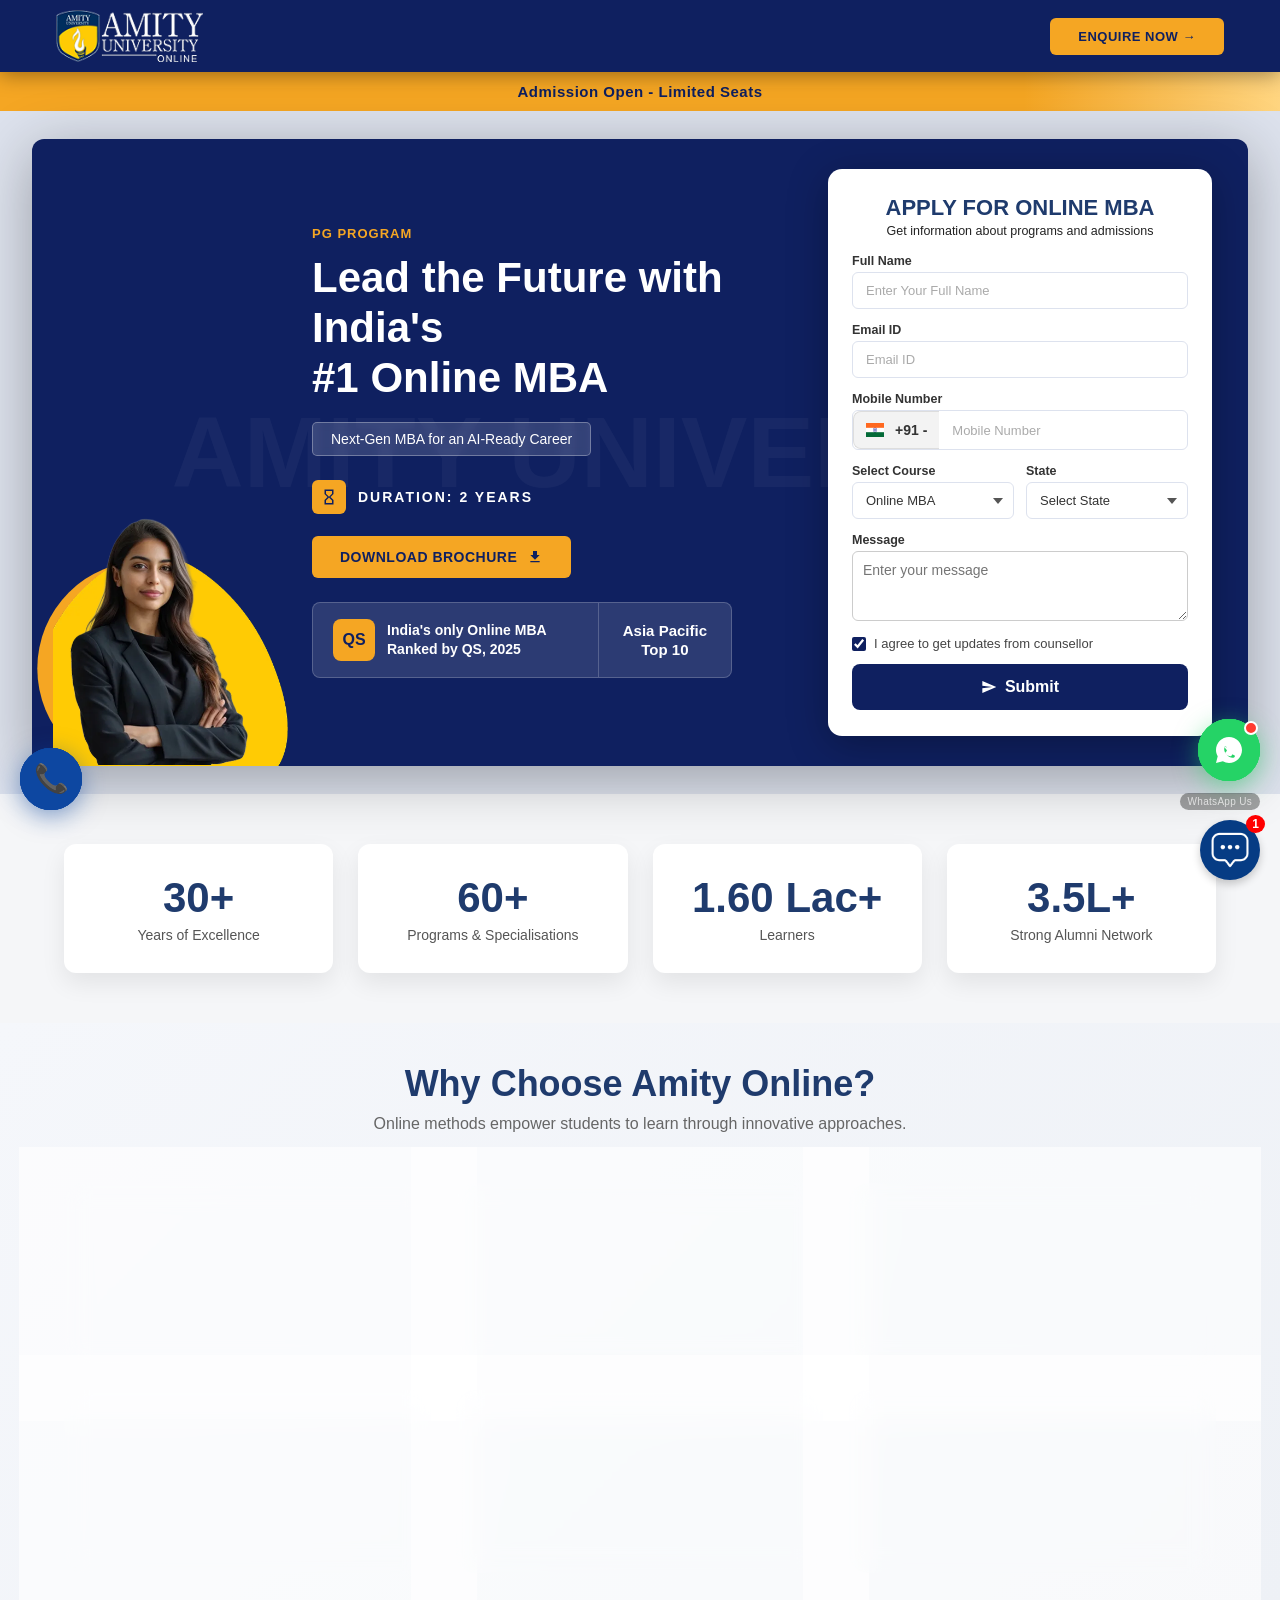
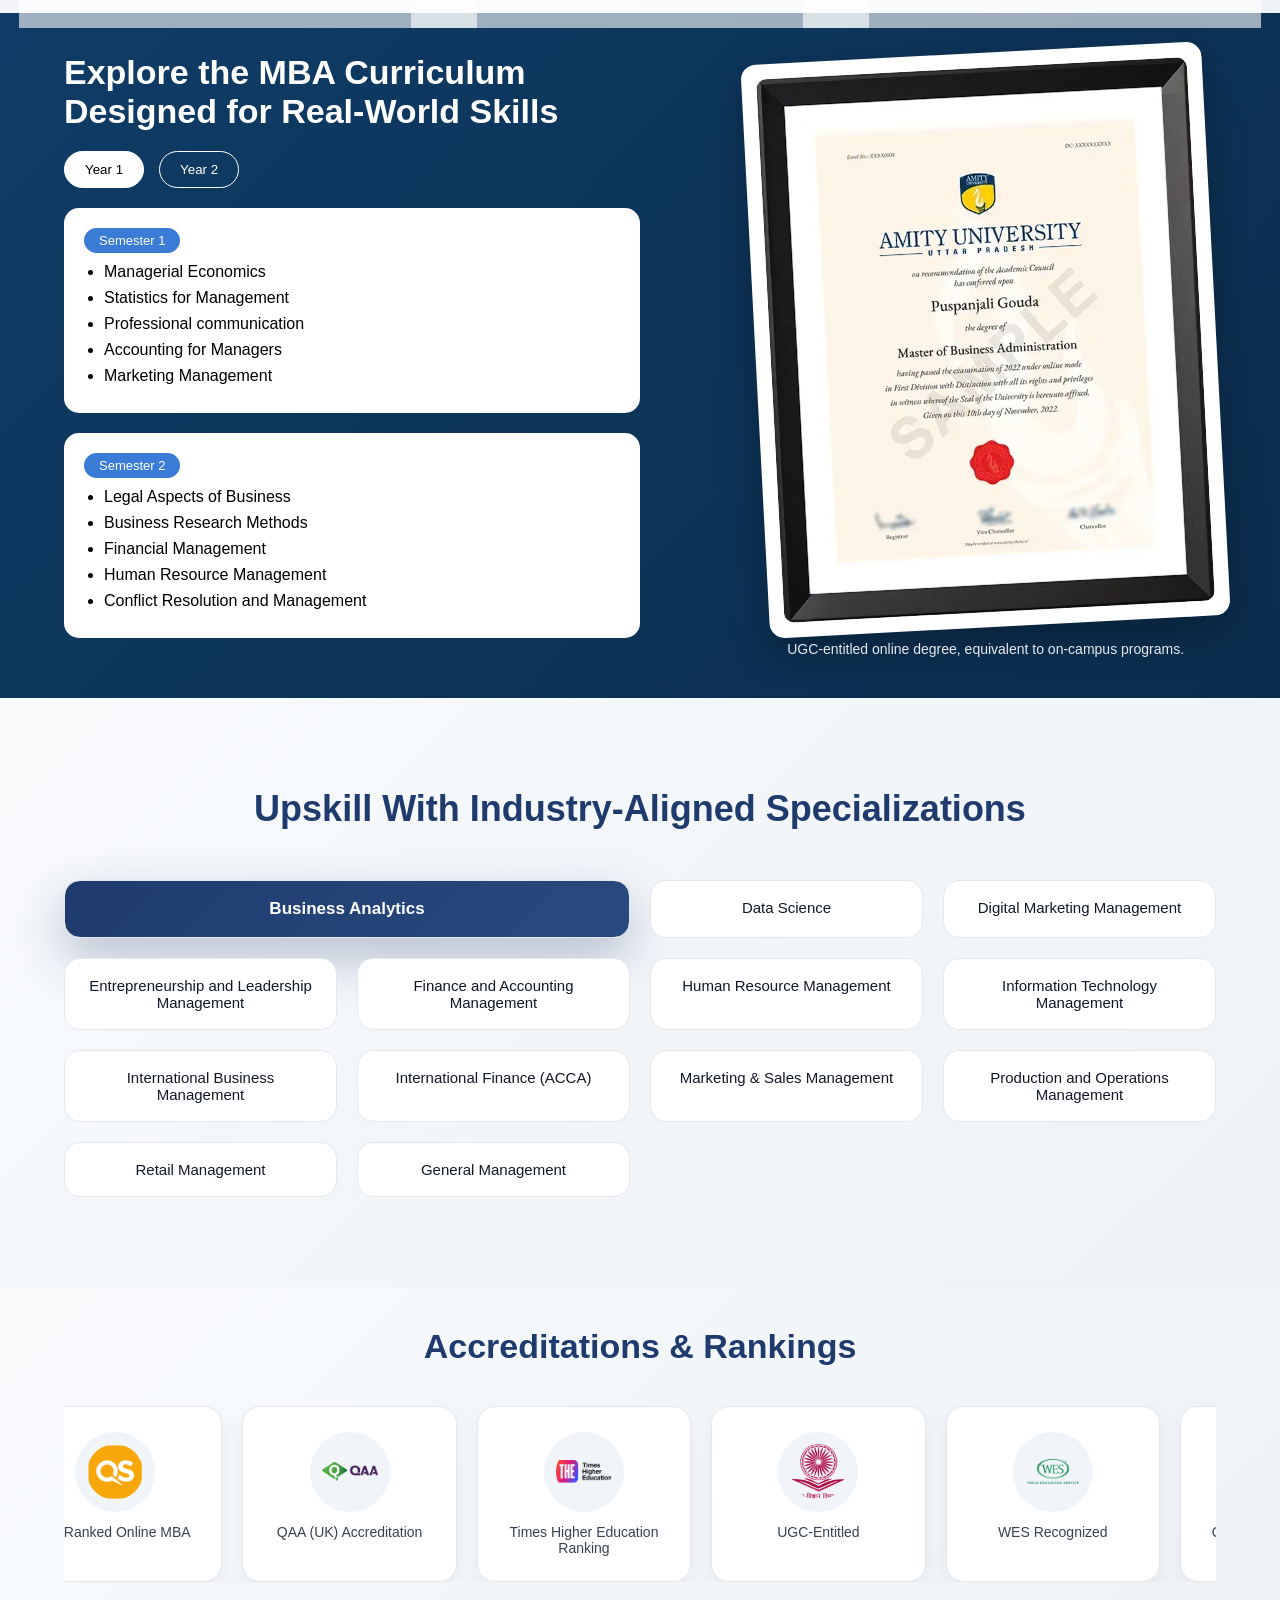
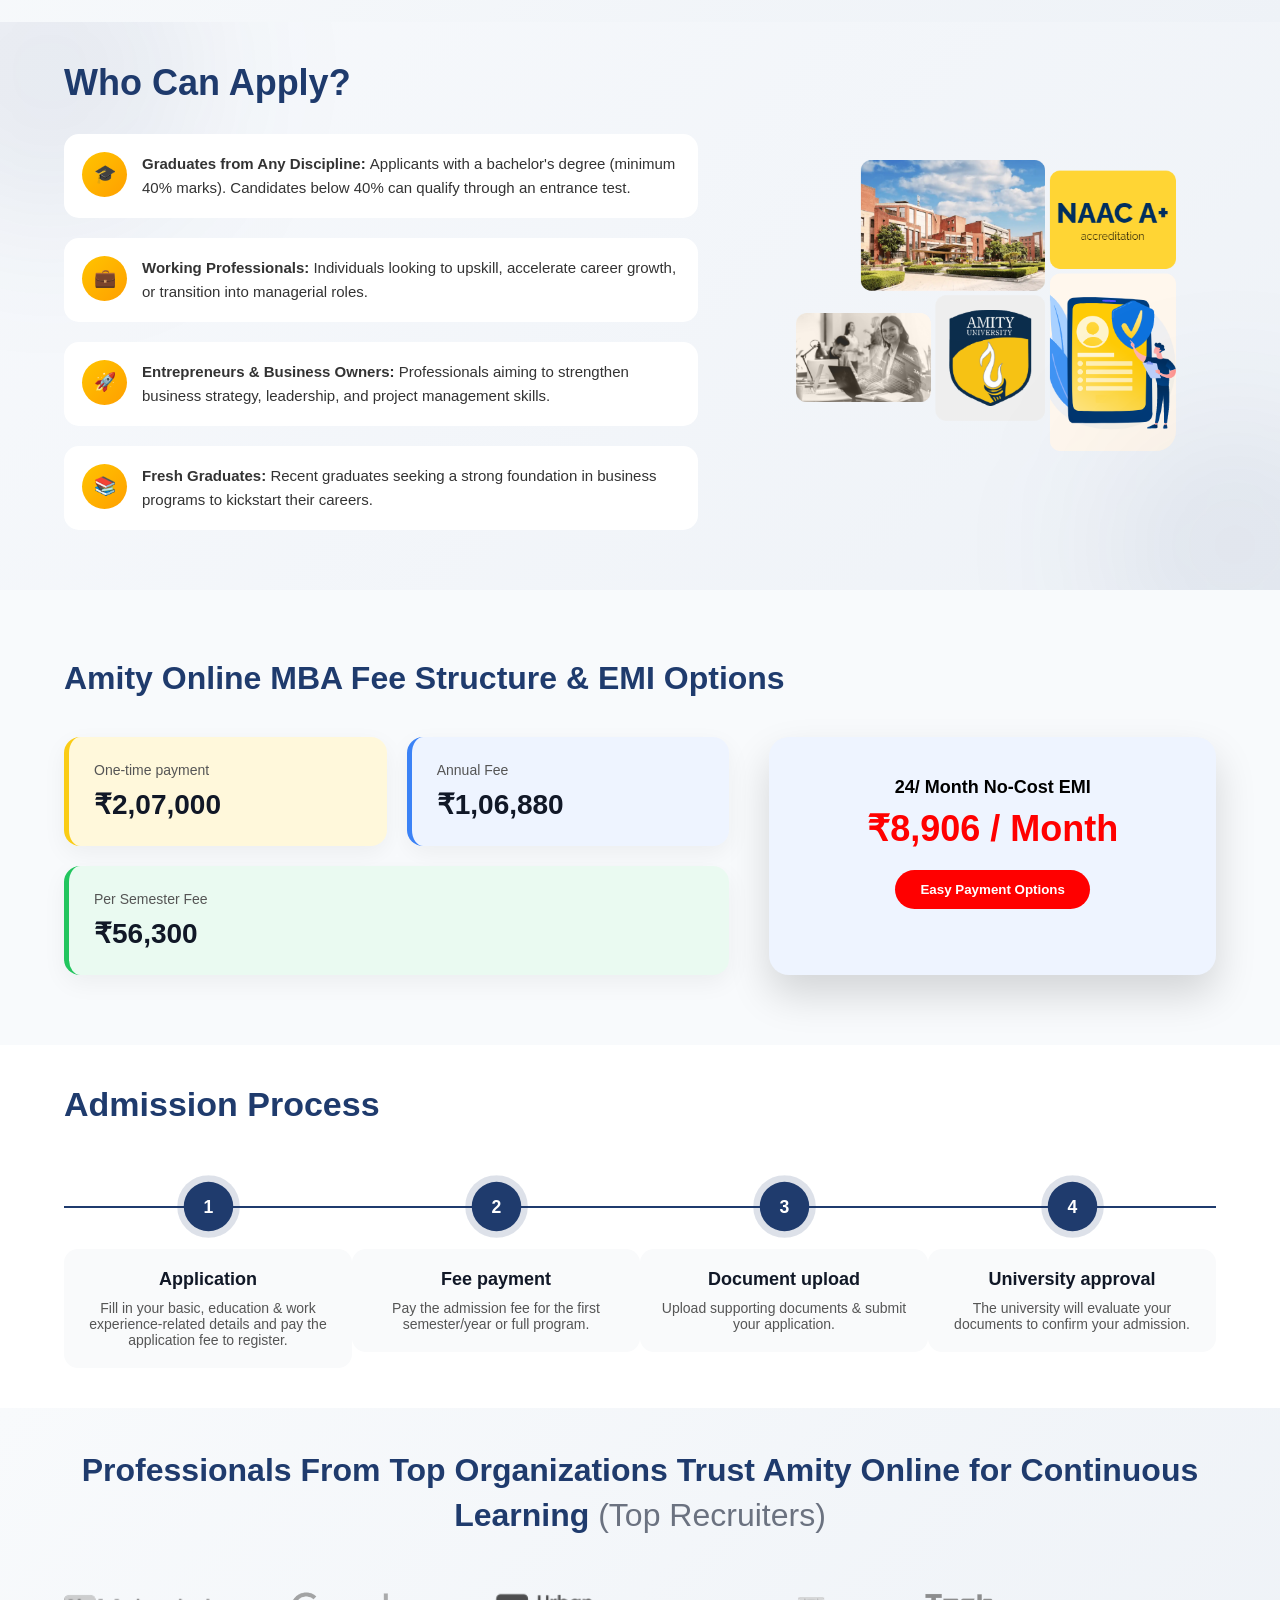
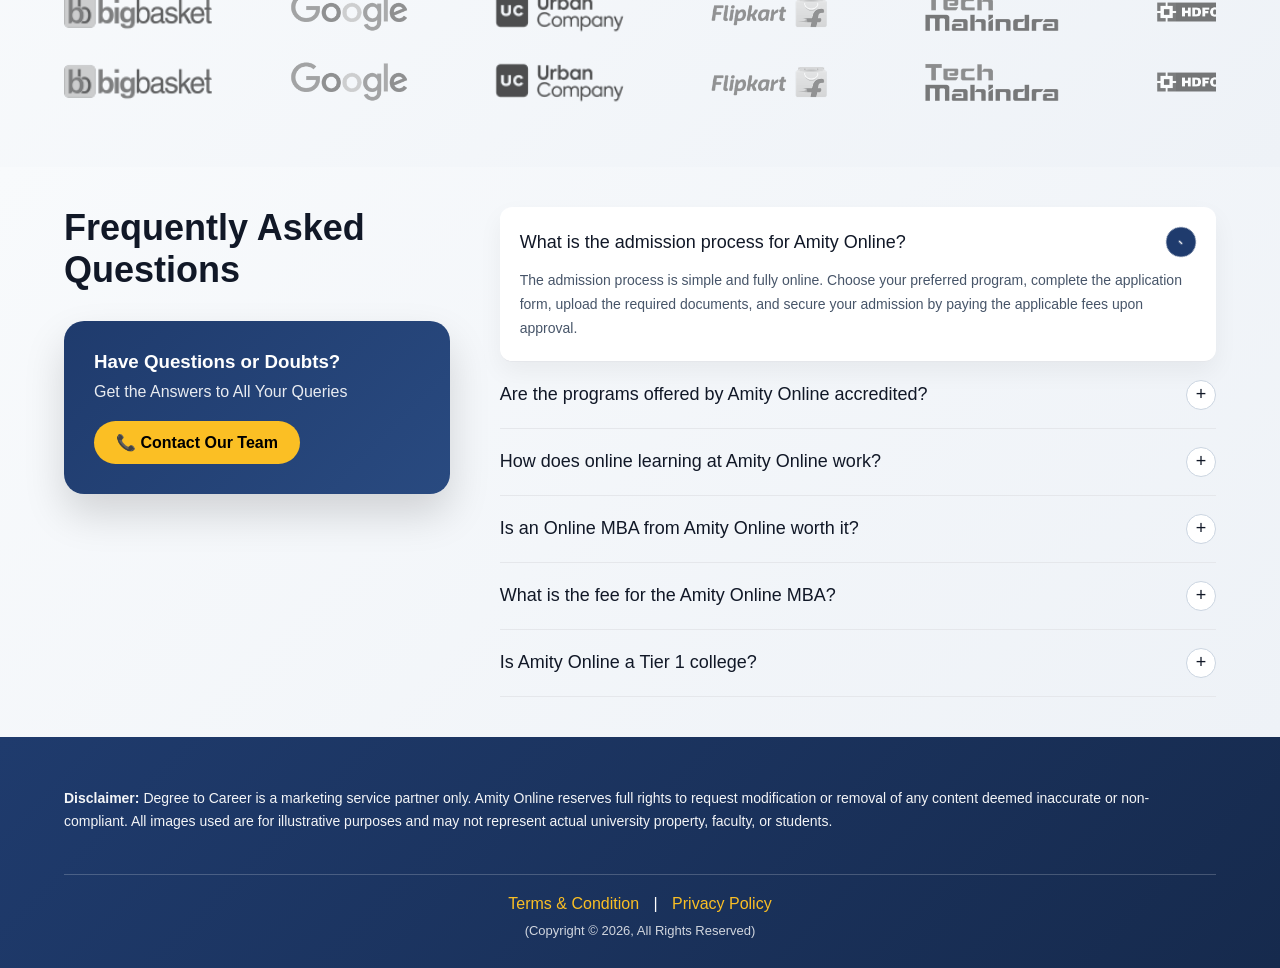
==== commit 4a6c1401: "Update fmt.Println message from 'Hello' to 'Goodbye'" ====
--- a/index.html
+++ b/index.html
@@ -1,36 +1,28 @@
 <html lang="en">
- <head>
-  <meta charset="utf-8"/>
-  <meta content="width=device-width, initial-scale=1.0" name="viewport"/>
-  <title>
-   Amity Online MBA
-  </title>
-  <link href="images/favicon.png" rel="icon" type="image/x-icon"/>
-  <link href="css/style.css" rel="stylesheet"/>
-  <!-- Google Tag Manager -->
-  <script async="" src="js/clarity.js">
-  </script>
-  <script async="" src="js/1893666021343054">
-  </script>
-  <script async="" src="js/fbevents.js">
-  </script>
-  <script async="" src="js/wfmoqr582c" type="text/javascript">
-  </script>
-  <script async="" src="js/js" type="text/javascript">
-  </script>
-  <script async="" src="js/gtm.js">
-  </script>
-  <script>
+<head>
+<meta charset="utf-8"/>
+<meta content="width=device-width, initial-scale=1.0" name="viewport"/>
+<title>Amity Online MBA</title>
+<link href="images/favicon.png" rel="icon" type="image/x-icon"/>
+<link href="css/style.css" rel="stylesheet"/>
+<!-- Google Tag Manager -->
+<script async="" src="js/clarity.js"></script>
+<script async="" src="js/1893666021343054"></script>
+<script async="" src="js/fbevents.js"></script>
+<script async="" src="js/wfmoqr582c" type="text/javascript"></script>
+<script async="" src="js/js" type="text/javascript"></script>
+<script async="" src="js/gtm.js"></script>
+<script>
    (function(w,d,s,l,i){w[l]=w[l]||[];w[l].push({'gtm.start':
 new Date().getTime(),event:'gtm.js'});var f=d.getElementsByTagName(s)[0],
 j=d.createElement(s),dl=l!='dataLayer'?'&l='+l:'';j.async=true;j.src=
 'https://www.googletagmanager.com/gtm.js?id='+i+dl;f.parentNode.insertBefore(j,f);
 })(window,document,'script','dataLayer','GTM-WV8M7MZ2');
-  </script>
-  <!-- End Google Tag Manager -->
-  <!--whatsapp chatbot-->
-  <style>
-   /* ===== WHATSAPP WIDGET ===== */
+</script>
+<!-- End Google Tag Manager -->
+<!--whatsapp chatbot-->
+<style>
+/* ===== WHATSAPP WIDGET ===== */
 
 /* DESKTOP: Fixed left-center circle */
 .wa-widget {
@@ -245,9 +237,76 @@
   from { opacity:0; transform:scale(.5) rotate(-20deg); }
   to   { opacity:1; transform:scale(1) rotate(0deg); }
 }
-  </style>
-  <!--chatbot-->
-  <style>
+</style>
+<!-- Floating Call Widget (matches WhatsApp widget style) -->
+<style>
+.call-widget {
+  position: fixed;
+  left: 20px;
+  right: auto;
+  bottom: 90px;
+  z-index: 999999;
+}
+.call-circle {
+  width: 62px;
+  height: 62px;
+  border-radius: 50%;
+  background: #0d47a1;
+  display: flex;
+  align-items: center;
+  justify-content: center;
+  text-decoration: none;
+  position: relative;
+  box-shadow: 0 6px 24px rgba(13,71,161,0.5);
+  transition: transform .2s, box-shadow .2s;
+}
+.call-circle:hover {
+  transform: scale(1.1);
+  box-shadow: 0 10px 36px rgba(13,71,161,0.7);
+}
+.call-circle span {
+  font-size: 28px;
+  line-height: 1;
+  color: #fff;
+}
+.call-ring {
+  position: absolute;
+  width: 62px;
+  height: 62px;
+  border-radius: 50%;
+  border: 2px solid #0d47a1;
+  animation: callRipple 2.4s ease-out infinite;
+  pointer-events: none;
+}
+.call-ring:nth-child(2) { animation-delay: .8s; }
+.call-ring:nth-child(3) { animation-delay: 1.6s; }
+
+@keyframes callRipple {
+  0%   { transform:scale(1); opacity:.7; }
+  100% { transform:scale(2.2); opacity:0; }
+}
+
+@media (max-width: 768px) {
+  .call-widget {
+    left: 11px;
+    right: auto;
+    bottom: 120px;
+  }
+  .call-circle {
+    width: 56px;
+    height: 56px;
+  }
+  .call-ring {
+    width: 56px;
+    height: 56px;
+  }
+  .call-circle span {
+    font-size: 24px;
+  }
+}
+</style>
+<!--chatbot-->
+<style>
    @media (max-width: 768px) {
 	
 
@@ -665,21 +724,19 @@
  
   overflow-y: auto;
 }
-  </style>
-  <script async="" src="js/js_7.js" type="text/javascript">
-  </script>
-  <script async="" src="js/js_8.js" type="text/javascript">
-  </script>
- </head>
- <body>
-  <!-- Google Tag Manager (noscript) -->
-  <noscript>
+</style>
+<script async="" src="js/js_7.js" type="text/javascript"></script>
+<script async="" src="js/js_8.js" type="text/javascript"></script>
+</head>
+<body>
+<!-- Google Tag Manager (noscript) -->
+<noscript>
    <iframe height="0" src="https://www.googletagmanager.com/ns.html?id=GTM-WV8M7MZ2" style="display:none;visibility:hidden" width="0">
    </iframe>
   </noscript>
-  <!-- End Google Tag Manager (noscript) -->
-  <!-- Chat icon -->
-  <div class="chat-icon" onclick="toggleChatPopup()">
+<!-- End Google Tag Manager (noscript) -->
+<!-- Chat icon -->
+<div class="chat-icon" onclick="toggleChatPopup()">
    <a href="javascript:void(0)">
     <img alt="Chat" src="images/Mask-group-14.png"/>
     <span class="chat-notification" id="chatNotification">
@@ -687,8 +744,8 @@
     </span>
    </a>
   </div>
-  <!-- Chat popup -->
-  <div class="chat-popup" id="chatPopup">
+<!-- Chat popup -->
+<div class="chat-popup" id="chatPopup">
    <div class="chat-header">
     <img alt="Chat Icon" class="chat-icon-top" src="images/wqlknf.png"/>
     Amity Online
@@ -708,22 +765,8 @@
     </button>
    </div>
   </div>
-  <!-- Hidden lead form -->
-  <form action="chatbot-verify.php" id="leadForm" method="POST" style="display: none;">
-   <input id="fname" name="name" type="hidden"/>
-   <input id="email" name="email" type="hidden"/>
-   <input id="phoneno" name="mobile" type="hidden"/>
-   <input id="city" name="city" type="hidden"/>
-   <input id="program" name="program" type="hidden"/>
-   <input id="utm_source" name="utm_source" type="hidden" value="google-ads"/>
-   <input id="utm_campaign" name="utm_campaign" type="hidden" value=""/>
-   <input id="utm_content" name="utm_content" type="hidden" value="Brand"/>
-   <input id="utm_medium" name="utm_medium" type="hidden" value="CPC"/>
-   <input id="utm_keyword" name="utm_keyword" type="hidden" value=""/>
-   <input id="gclid" name="gclid" type="hidden" value="CjwKCAjwmdLSBhANEiwAkREMN9VCziprrbfmbGhhn9z4gF2hiTOC0AhEDB-kwoR-Hymw-hkRlkmABxoC9nUQAvD_BwE"/>
-   <input id="current_url" name="current_url" type="hidden" value="https://amityonlinemba.hikeeducation.com/?utm_source=google-ads&amp;utm_medium=CPC&amp;utm_content=Brand&amp;utm_agid=198785733791&amp;utm_term=amity%20online&amp;gad_source=1&amp;gad_campaignid=23789810087&amp;gbraid=0AAAAAqZcYHtcnrnjyWxCEJJUjfhYvDHUo&amp;gclid=CjwKCAjwmdLSBhANEiwAkREMN9VCziprrbfmbGhhn9z4gF2hiTOC0AhEDB-kwoR-Hymw-hkRlkmABxoC9nUQAvD_BwE&amp;fbclid=PAT01DUATBlX5leHRuA2FlbQIxMABzcnRjBmFwcF9pZA81NjcwNjczNDMzNTI0MjcAAafs1PfqltyTYmhqVCq8ZMoSE4o4Z7-EP_PZpGaHqBs8-KgMh3-cXLBK86K28g_aem_vwaDKLbcpmrqnLOssqlC6Q"/>
-  </form>
-  <script>
+
+<script>
    // ── UTM + URL capture (runs immediately on page load) ────────────────────
   function getParam(param) {
     return new URLSearchParams(window.location.search).get(param) || "";
@@ -737,7 +780,7 @@
   document.getElementById("gclid").value        = getParam("gclid");
   document.getElementById("current_url").value  = window.location.href;
   </script>
-  <script>
+<script>
    // ── Chat popup toggle ────────────────────────────────────────────────────
   const popupSound = new Audio('https://audio-previews.elements.envatousercontent.com/files/357949926/preview.mp3');
 
@@ -778,21 +821,21 @@
     setTimeout(openFormPopup, 20000000);  // 20s me form open
   });
   </script>
-  <script>
+<script>
    const chatBody  = document.getElementById("chatBody");
 const userInput = document.getElementById("userInput");
 
 // ✅ QUESTIONS
 const questions = [
-  "Hi, Welcome to Amity Online! What's your name?",
-  "Nice to meet you! What's your email?",
-  "Got it. What's your mobile number?",
-  "Great! Which city are you from?",
+  "Hi! Welcome to Amity Online. What's your name?",
+  "Great! What's your Email ID?",
+  "What's your mobile number?",
+  "Which city are you from?",
   "Which course are you interested in?"
 ];
 
 // ✅ OPTIONS (alag define hoga)
-const courseOptions = ["Online MBA", "Online MCA", "Online BBA", "Online BCA", "Other"];
+const courseOptions = ["Online MBA"];
 
 // ✅ VALIDATIONS
 const validations = [
@@ -894,13 +937,23 @@
 
 // ✅ SUBMIT
 function submitLead() {
-  document.getElementById("fname").value   = userResponses[0];
-  document.getElementById("email").value   = userResponses[1];
-  document.getElementById("phoneno").value = userResponses[2];
-  document.getElementById("city").value    = userResponses[3];
-  document.getElementById("program").value = userResponses[4];
-
-  document.getElementById("leadForm").submit();
+  const SCRIPT_URL = "https://script.google.com/macros/s/AKfycbwlFYv1It7fW-FNiPCW6BDtxmcUyszFnZi_POffU32UVwLcBzGQJmQnOp3-bptRFaL6Fg/exec";
+
+  fetch(SCRIPT_URL, {
+    method: "POST",
+    mode: "no-cors",
+    headers: { "Content-Type": "application/x-www-form-urlencoded" },
+    body: new URLSearchParams({
+      "Full Name": userResponses[0],
+      "Email id": userResponses[1],
+      "Mobile Number": userResponses[2],
+      "select course": userResponses[4],
+      "state": userResponses[3],
+      "Message": "Lead from Chatbot"
+    })
+  });
+
+  displayMessage("Thank you! Our team will contact you within 24 hours 🙏", "bot");
 }
 
 // ✅ ENTER KEY
@@ -911,19 +964,19 @@
   }
 });
   </script>
-  <!-- STICKY HEADER -->
-  <header>
-   <img alt="Amity University Online" class="logo" src="images/amitylogo.png"/>
+<!-- STICKY HEADER -->
+<header>
+   <img alt="Amity Online" class="logo" src="images/amitylogo.png"/>
    <a class="enquire-btn ws-open-btn" href="#">
-    ENQUIRE NOW  →
+    ENQUIRE NOW  →
    </a>
   </header>
-  <!-- ADMISSION BANNER -->
-  <div class="admission-banner">
+<!-- ADMISSION BANNER -->
+<div class="admission-banner">
    Admission Open - Limited Seats
   </div>
-  <!-- PAGE SECTION: white/gray space on L & R -->
-  <div class="page-section">
+<!-- PAGE SECTION: white/gray space on L & R -->
+<div class="page-section">
    <section class="hero">
     <!-- COL 1: Girl Image -->
     <div class="hero-girl">
@@ -984,7 +1037,7 @@
     </div>
     <!-- COL 3: Application Form -->
     <div class="hero-form">
-     <form action="submit.php" class="lead-form" method="POST">
+     <form id="contactForm" class="lead-form" method="POST">
       <div class="form-card">
        <h3 style="color: #1f3b6d;">
         APPLY FOR ONLINE MBA
@@ -997,14 +1050,14 @@
         <label>
          Full Name
         </label>
-        <input name="name" placeholder="Enter Your Full Name" required="" type="text"/>
+        <input name="Full Name" placeholder="Enter Your Full Name" required="" type="text"/>
        </div>
        <!-- EMAIL -->
        <div class="fg">
         <label>
          Email ID
         </label>
-        <input name="email" placeholder="Email ID" required="" type="email"/>
+        <input name="Email id" placeholder="Email ID" required="" type="email"/>
        </div>
        <!-- MOBILE -->
        <div class="fg">
@@ -1016,7 +1069,7 @@
           <img alt="IN" src="images/in.png"/>
           +91 -
          </div>
-         <input inputmode="numeric" maxlength="10" name="mobile" placeholder="Mobile Number" required="" type="tel"/>
+         <input inputmode="numeric" maxlength="10" name="Mobile Number" placeholder="Mobile Number" required="" type="tel"/>
         </div>
        </div>
        <!-- TWO COL -->
@@ -1026,24 +1079,9 @@
           Select Course
          </label>
          <div class="sel-wrap">
-          <select name="program" required="">
-           <option disabled="" selected="" value="">
-            Select Course
-           </option>
+          <select name="select course" required="">
            <option value="Online MBA">
             Online MBA
-           </option>
-           <option value="Online MCA">
-            Online MCA
-           </option>
-           <option value="Online BBA">
-            Online BBA
-           </option>
-           <option value="Online BCA">
-            Online BCA
-           </option>
-           <option value="Other">
-            Other
            </option>
           </select>
          </div>
@@ -1171,18 +1209,20 @@
          </div>
         </div>
        </div>
-       <!-- CHECKBOX -->
-       <!--<div class="chk-row">-->
-       <!--  <input type="checkbox" name="graduate" required>-->
-       <!--  <label>I am a graduate with min. 40% marks*</label>-->
-       <!--</div>-->
+       <!-- MESSAGE -->
+       <div class="fg">
+        <label>
+         Message
+        </label>
+        <textarea name="Message" placeholder="Enter your message" rows="3" style="width: 100%; border: 1px solid #ccc; border-radius: 6px; padding: 10px; font-family: inherit; font-size: 14px; outline: none;"></textarea>
+       </div>
        <div class="chk-row">
         <input checked="" name="terms" required="" type="checkbox"/>
         <label>
          I agree to get updates from counsellor
         </label>
        </div>
-       <!-- ðŸ”¥ HIDDEN TRACKING -->
+       <!-- 🔥 HIDDEN TRACKING -->
        <input class="utm_source" name="utm_source" type="hidden" value="google-ads"/>
        <input class="utm_medium" name="utm_medium" type="hidden" value="CPC"/>
        <input class="utm_campaign" name="utm_campaign" type="hidden" value=""/>
@@ -1206,8 +1246,8 @@
     </div>
    </section>
   </div>
-  <!-- /page-section -->
-  <section class="stats-section">
+<!-- /page-section -->
+<section class="stats-section">
    <div class="stats-container">
     <div class="stat-box">
      <h2>
@@ -1243,7 +1283,7 @@
     </div>
    </div>
   </section>
-  <section class="why-amity">
+<section class="why-amity">
    <div class="why-top">
     <h2>
      Why Choose Amity Online?
@@ -1303,7 +1343,7 @@
     </div>
    </div>
   </section>
-  <section class="mba-section">
+<section class="mba-section">
    <div class="mba-container">
     <!-- LEFT -->
     <div class="mba-left">
@@ -1431,7 +1471,7 @@
     </div>
    </div>
   </section>
-  <section class="spec-premium-sec">
+<section class="spec-premium-sec">
    <div class="spec-premium-wrap">
     <h2>
      Upskill With Industry-Aligned Specializations
@@ -1480,7 +1520,7 @@
     </div>
    </div>
   </section>
-  <section class="rank-scroll-sec">
+<section class="rank-scroll-sec">
    <div class="rank-scroll-wrap">
     <h2>
      Accreditations &amp; Rankings
@@ -1551,7 +1591,7 @@
     </div>
    </div>
   </section>
-  <section class="apply-premium">
+<section class="apply-premium">
    <div class="apply-wrap">
     <!-- LEFT -->
     <div class="apply-content">
@@ -1609,7 +1649,7 @@
     </div>
    </div>
   </section>
-  <section class="fee-modern">
+<section class="fee-modern">
    <div class="fee-wrapper">
     <h2>
      Amity Online MBA Fee Structure &amp; EMI Options
@@ -1659,7 +1699,7 @@
     </div>
    </div>
   </section>
-  <section class="amity-process-premium">
+<section class="amity-process-premium">
    <div class="amity-process-wrap">
     <h2 class="amity-process-heading">
      Admission Process
@@ -1722,10 +1762,10 @@
     </div>
    </div>
   </section>
-  <section class="rec-sec">
+<section class="rec-sec">
    <div class="rec-wrap">
     <h2>
-     Professionals From Top Organizations Trust Amity for Continuous Learning
+     Professionals From Top Organizations Trust Amity Online for Continuous Learning
      <span>
       (Top Recruiters)
      </span>
@@ -1810,7 +1850,7 @@
     </div>
    </div>
   </section>
-  <section class="faq-sec">
+<section class="faq-sec">
    <div class="faq-wrap">
     <!-- LEFT SIDE -->
     <div class="faq-left">
@@ -1844,35 +1884,35 @@
      </div>
      <div class="faq-item">
       <div class="faq-q">
-       Are the programs offered by Amity University Online accredited?
+       Are the programs offered by Amity Online accredited?
        <span>
         +
        </span>
       </div>
       <div class="faq-a">
-       Yes, all programs are approved by relevant accreditation bodies. Amity's online degrees are widely recognized and valued by employers and academic institutions globally.
+       Yes, all programs are approved by relevant accreditation bodies. Amity Online's online degrees are widely recognized and valued by employers and academic institutions globally.
       </div>
      </div>
      <div class="faq-item">
       <div class="faq-q">
-       How does online learning at Amity University Online work?
+       How does online learning at Amity Online work?
        <span>
         +
        </span>
       </div>
       <div class="faq-a">
-       Amity's digital learning platform offers easy access to lectures, study materials, assignments, and interactive sessions. Students can learn anytime, anywhere, and progress at their own pace with full flexibility.
+       Amity Online's digital learning platform offers easy access to lectures, study materials, assignments, and interactive sessions. Students can learn anytime, anywhere, and progress at their own pace with full flexibility.
       </div>
      </div>
      <div class="faq-item">
       <div class="faq-q">
-       Is an Online MBA from Amity worth it?
+       Is an Online MBA from Amity Online worth it?
        <span>
         +
        </span>
       </div>
       <div class="faq-a">
-       Yes, an Online MBA from Amity University Online is a strong choice. The university is NAAC A+ accredited, and the program is UGC-DEB approved, making the degree fully recognized and equivalent to a traditional on-campus MBA.
+       Yes, an Online MBA from Amity Online is a strong choice. The institution is NAAC A+ accredited, and the program is UGC-DEB approved, making the degree fully recognized and equivalent to a traditional on-campus MBA.
       </div>
      </div>
      <div class="faq-item">
@@ -1894,20 +1934,20 @@
        </span>
       </div>
       <div class="faq-a">
-       Amity University is generally regarded as a Tier 2 institution, offering quality education, strong infrastructure, and good career opportunities for students.
+       Amity Online is generally regarded as a Tier 2 institution, offering quality education, strong infrastructure, and good career opportunities for students.
       </div>
      </div>
     </div>
    </div>
   </section>
-  <footer class="custom-footer">
+<footer class="custom-footer">
    <div class="footer-top">
     <div class="footer-col">
      <p>
       <strong>
        Disclaimer:
       </strong>
-      Hike Education is a marketing service partner only. Amity University Online reserves full rights to request modification or removal of any content deemed inaccurate or non-compliant. All images used are for illustrative purposes and may not represent actual university property, faculty, or students.
+      Degree to Career is a marketing service partner only. Amity Online reserves full rights to request modification or removal of any content deemed inaccurate or non-compliant. All images used are for illustrative purposes and may not represent actual university property, faculty, or students.
      </p>
     </div>
     <div class="footer-divider">
@@ -1930,18 +1970,16 @@
     </p>
    </div>
   </footer>
-  <!-- ðŸ”˜ TRIGGER BUTTON -->
-  <!-- <button class="ws-open-btn">Apply Now</button> -->
-  <!-- ðŸ”¥ POPUP -->
-  <div class="ws-popup" id="wsPopup">
+<!-- 🔥 POPUP -->
+<div class="ws-popup" id="wsPopup">
    <div class="ws-overlay">
    </div>
    <div class="ws-box">
     <span class="ws-close" id="wsClose">
      ×
     </span>
-    <!-- âœ… YOUR SAME FORM -->
-    <form action="submit.php" class="lead-form ws-form" method="POST">
+    <!-- ✅ YOUR SAME FORM -->
+    <form id="popupContactForm" class="lead-form ws-form" method="POST">
      <div class="form-card ws-card">
       <div class="ws-header">
        <h3>
@@ -1956,14 +1994,14 @@
        <label>
         Full Name
        </label>
-       <input name="name" placeholder="Enter Your Full Name" required="" type="text"/>
+       <input name="Full Name" placeholder="Enter Your Full Name" required="" type="text"/>
       </div>
       <!-- EMAIL -->
       <div class="fg">
        <label>
         Email ID
        </label>
-       <input name="email" placeholder="Email ID" required="" type="email"/>
+       <input name="Email id" placeholder="Email ID" required="" type="email"/>
       </div>
       <!-- MOBILE -->
       <div class="fg">
@@ -1975,7 +2013,7 @@
          <img src="images/in.png"/>
          +91 -
         </div>
-        <input inputmode="numeric" maxlength="10" name="mobile" placeholder="Mobile Number" required="" type="tel"/>
+        <input inputmode="numeric" maxlength="10" name="Mobile Number" placeholder="Mobile Number" required="" type="tel"/>
        </div>
       </div>
       <!-- TWO COL -->
@@ -1985,24 +2023,9 @@
          Select Course
         </label>
         <div class="sel-wrap">
-         <select name="program" required="">
-          <option disabled="" selected="" value="">
-           Select Course
-          </option>
+         <select name="select course" required="">
           <option value="Online MBA">
            Online MBA
-          </option>
-          <option value="Online MCA">
-           Online MCA
-          </option>
-          <option value="Online BBA">
-           Online BBA
-          </option>
-          <option value="Online BCA">
-           Online BCA
-          </option>
-          <option value="Other">
-           Other
           </option>
          </select>
         </div>
@@ -2024,7 +2047,7 @@
            Arunachal Pradesh
           </option>
           <option>
-           Assam
+          Assam
           </option>
           <option>
            Bihar
@@ -2130,11 +2153,6 @@
         </div>
        </div>
       </div>
-      <!-- CHECKBOX -->
-      <!--<div class="chk-row">-->
-      <!--  <input type="checkbox" name="graduate" required>-->
-      <!--  <label>I am a graduate with min. 40% marks*</label>-->
-      <!--</div>-->
       <div class="chk-row">
        <input checked="" name="terms" required="" type="checkbox"/>
        <label>
@@ -2164,12 +2182,8 @@
     </form>
    </div>
   </div>
-  <!--<a href="#" class="sticky-cta-pro ws-open-btn">-->
-  <!--  <span class="icon">ðŸ“ž</span>-->
-  <!--  Apply Now-->
-  <!--</a>-->
-  <!-- WhatsApp Widget -->
-  <div class="wa-widget" id="waWidget">
+<!-- WhatsApp Widget -->
+<div class="wa-widget" id="waWidget">
    <!-- Popup Card -->
    <div class="wa-bubble" id="waBubble">
     <div class="wa-shimmer-bar">
@@ -2180,10 +2194,6 @@
      </button>
      <div class="wa-bubble-top">
       <div class="wa-avatar">
-       <!--<svg viewBox="0 0 32 32" fill="none" xmlns="http://www.w3.org/2000/svg">-->
-       <!--  <path d="M16 3C8.82 3 3 8.82 3 16c0 2.3.62 4.46 1.71 6.32L3 29l6.84-1.69A12.94 12.94 0 0016 29c7.18 0 13-5.82 13-13S23.18 3 16 3z" fill="white"/>-->
-       <!--  <path d="M12 12c-.24.55-.48 1.21.12 1.94.6.72 1.69 2.2 1.69 2.2s.24.36-.12.84c-.36.48-1.33 1.45-1.45 1.69-.12.24 0 .48.12.6.6.72 1.45 1.57 2.42 2.17.84.48 1.81.84 2.66.84.48 0 .84-.24 1.09-.6l.6-1.09c.12-.24.36-.24.6-.12l1.93.96c.24.12.36.48.24.84-.36 1.09-1.45 1.69-2.42 1.57-1.81-.24-4.11-1.21-6.04-3.38-1.81-2.05-2.54-4.47-2.17-6.28.24-.84.84-1.45 1.57-1.57.36 0 .6.36.6.72 0 0-.12.12-.12.36z" fill="#25D366"/>-->
-       <!--</svg>-->
        <img alt="NMIMS Logo" src="images/favicon.ico"/>
       </div>
       <div class="wa-info">
@@ -2205,7 +2215,7 @@
       <br/>
       Get free counselling from our expert instantly!
      </p>
-     <a class="wa-chat-btn" href="https://wa.me/919311945744?text=Hi%2C%20I%E2%80%99m%20interested.%20Please%20share%20more%20details." rel="noopener" target="_blank">
+     <a class="wa-chat-btn" href="https://wa.me/919034382653" rel="noopener" target="_blank">
       <svg fill="white" viewbox="0 0 24 24">
        <path d="M20.52 3.48A11.93 11.93 0 0012 0C5.37 0 0 5.37 0 12c0 2.11.55 4.16 1.6 5.97L0 24l6.22-1.63A11.94 11.94 0 0012 24c6.63 0 12-5.37 12-12 0-3.2-1.25-6.21-3.48-8.52z">
        </path>
@@ -2222,7 +2232,7 @@
     </span>
     <span class="wa-ring" style="animation-delay:1.6s">
     </span>
-    <a aria-label="Chat on WhatsApp" class="wa-circle" href="https://wa.me/919311945744?text=Hi%2C%20I%E2%80%99m%20interested.%20Please%20share%20more%20details." id="waCircle" onclick="toggleBubble(event)" rel="noopener" target="_blank">
+    <a aria-label="Chat on WhatsApp" class="wa-circle" href="https://wa.me/919034382653" id="waCircle" onclick="toggleBubble(event)" rel="noopener" target="_blank">
      <svg fill="none" viewbox="0 0 32 32" xmlns="http://www.w3.org/2000/svg">
       <path d="M16 3C8.82 3 3 8.82 3 16c0 2.3.62 4.46 1.71 6.32L3 29l6.84-1.69A12.94 12.94 0 0016 29c7.18 0 13-5.82 13-13S23.18 3 16 3z" fill="white">
       </path>
@@ -2238,7 +2248,21 @@
     WhatsApp Us
    </div>
   </div>
-  <script>
+
+<!-- Floating Call Widget (matches WhatsApp widget) -->
+<div class="call-widget" id="callWidget">
+  <div style="position:relative; display:inline-flex; align-items:center; justify-content:center;">
+    <span class="call-ring"></span>
+    <span class="call-ring" style="animation-delay:.8s"></span>
+    <span class="call-ring" style="animation-delay:1.6s"></span>
+    <a aria-label="Call Now" class="call-circle" href="tel:9034382653">
+      <span>📞</span>
+    </a>
+  </div>
+</div>
+<!-- End Call Widget -->
+
+<script>
    var bubbleOpen = false;
   var isMobile = window.innerWidth <= 768;
 
@@ -2268,15 +2292,15 @@
     isMobile = window.innerWidth <= 768;
   });
   </script>
-  <!-- End WhatsApp Widget -->
-  <script>
+<!-- End WhatsApp Widget -->
+<script>
    document.addEventListener("DOMContentLoaded", function () {
 
   const popup = document.getElementById("wsPopup");
   const openBtns = document.querySelectorAll(".ws-open-btn"); // FIX
   const closeBtn = document.getElementById("wsClose");
 
-  // ðŸ‘‰ MULTIPLE BUTTON CLICK SUPPORT
+  // 👉 MULTIPLE BUTTON CLICK SUPPORT
   openBtns.forEach(btn => {
     btn.addEventListener("click", () => {
       popup.classList.add("active");
@@ -2297,12 +2321,12 @@
 
 });
   </script>
-  <script>
+<script>
    document.querySelectorAll(".rec-track").forEach(track => {
   track.innerHTML += track.innerHTML;
 });
   </script>
-  <script>
+<script>
    function openTab(tabId) {
   document.querySelectorAll(".tab-content").forEach(tab => {
     tab.classList.remove("active");
@@ -2316,7 +2340,7 @@
   event.target.classList.add("active");
 }
   </script>
-  <script>
+<script>
    const track = document.querySelector(".rank-scroll-track");
 let scrollAmount = 0;
 let isPaused = false;
@@ -2349,7 +2373,7 @@
   isPaused = false;
 });
   </script>
-  <script>
+<script>
    document.querySelectorAll(".faq-q").forEach(q => {
   q.addEventListener("click", () => {
 
@@ -2363,7 +2387,7 @@
   });
 });
   </script>
-  <script>
+<script>
    (function () {
 
   function getParam(param) {
@@ -2397,7 +2421,7 @@
     
     
     // NAME VALIDATION
-const name = form.querySelector("input[name='name']");
+const name = form.querySelector("input[name='Full Name']");
 
 if (name) {
   name.addEventListener("input", () => {
@@ -2411,25 +2435,30 @@
     name.value = name.value.slice(0, 50);
   });
 }
-    const mobile = form.querySelector("input[name='mobile']");
-    mobile.addEventListener("input", () => {
-      mobile.value = mobile.value.replace(/\D/g, "").slice(0,10);
-    });
+    const mobile = form.querySelector("input[name='Mobile Number']");
+    if(mobile) {
+      mobile.addEventListener("input", () => {
+        mobile.value = mobile.value.replace(/\D/g, "").slice(0,10);
+      });
+    }
 
     form.addEventListener("submit", function(e){
 
-      if(!/^[6-9]\d{9}$/.test(mobile.value)){
+      if(mobile && !/^[6-9]\d{9}$/.test(mobile.value)){
         alert("Enter valid 10 digit mobile number starting with 6-9");
         e.preventDefault();
         return;
       }
 
-      const email = form.querySelector("input[name='email']").value;
-      const emailRegex = /^[^\s@]+@[^\s@]+\.[^\s@]+$/;
-
-      if(!emailRegex.test(email)){
-        alert("Enter valid email address");
-        e.preventDefault();
+      const emailInput = form.querySelector("input[name='Email id']");
+      if(emailInput) {
+        const email = emailInput.value;
+        const emailRegex = /^[^\s@]+@[^\s@]+\.[^\s@]+$/;
+
+        if(!emailRegex.test(email)){
+          alert("Enter valid email address");
+          e.preventDefault();
+        }
       }
 
     });
@@ -2446,7 +2475,7 @@
 
 })();
   </script>
-  <script>
+<script>
    document.addEventListener("DOMContentLoaded", function () {
 
   const forms = document.querySelectorAll(".lead-form");
@@ -2456,13 +2485,14 @@
     form.addEventListener("submit", function () {
 
       const submitBtn = form.querySelector(".prevent-multiple");
-
-      submitBtn.disabled = true;
-
-      submitBtn.innerHTML = "Submitting...";
-
-      submitBtn.style.opacity = "0.7";
-      submitBtn.style.cursor = "not-allowed";
+      if(submitBtn) {
+        submitBtn.disabled = true;
+
+        submitBtn.innerHTML = "Submitting...";
+
+        submitBtn.style.opacity = "0.7";
+        submitBtn.style.cursor = "not-allowed";
+      }
 
     });
 
@@ -2470,16 +2500,39 @@
 
 });
   </script>
-  <script>
+<script>
    'undefined'=== typeof _trfq || (window._trfq = []);'undefined'=== typeof _trfd && (window._trfd=[]),_trfd.push({'tccl.baseHost':'secureserver.net'},{'ap':'cpsh-oh'},{'server':'p3plzcpnl508715'},{'dcenter':'p3'},{'cp_id':'10967067'},{'cp_cl':'8'}) // Monitoring performance to make your website faster. If you want to opt-out, please contact web hosting support.
   </script>
-  <script src="js/tccl.min.js">
+<script src="js/tccl.min.js">
   </script>
-  <script charset="" id="" type="text/javascript">
+<script charset="" id="" type="text/javascript">
    !function(b,e,f,g,a,c,d){b.fbq||(a=b.fbq=function(){a.callMethod?a.callMethod.apply(a,arguments):a.queue.push(arguments)},b._fbq||(b._fbq=a),a.push=a,a.loaded=!0,a.version="2.0",a.queue=[],c=e.createElement(f),c.async=!0,c.src=g,d=e.getElementsByTagName(f)[0],d.parentNode.insertBefore(c,d))}(window,document,"script","https://connect.facebook.net/en_US/fbevents.js");fbq("init","1893666021343054");fbq("set","agent","tmgoogletagmanager","1893666021343054");fbq("track","PageView");
   </script>
-  <noscript>
+<script>
+    const scriptURL = 'https://script.google.com/macros/s/AKfycbwlFYv1It7fW-FNiPCW6BDtxmcUyszFnZi_POffU32UVwLcBzGQJmQnOp3-bptRFaL6Fg/exec'
+    
+    function handleFormSubmit(form) {
+      fetch(scriptURL, { method: 'POST', body: new FormData(form)})
+      .then(() => { 
+        alert("Thank you! We will contact you soon.") 
+        form.reset() 
+        document.getElementById("wsPopup").classList.remove("active"); // close popup
+      })
+      .catch(() => alert('Error! Please try again'))
+    }
+
+    document.getElementById('contactForm').addEventListener('submit', e => {
+      e.preventDefault();
+      handleFormSubmit(e.target);
+    });
+
+    document.getElementById('popupContactForm').addEventListener('submit', e => {
+      e.preventDefault();
+      handleFormSubmit(e.target);
+    });
+  </script>
+<noscript>
    <img height="1" src="images/tr" style="display:none" width="1"/>
   </noscript>
- </body>
+</body>
 </html>
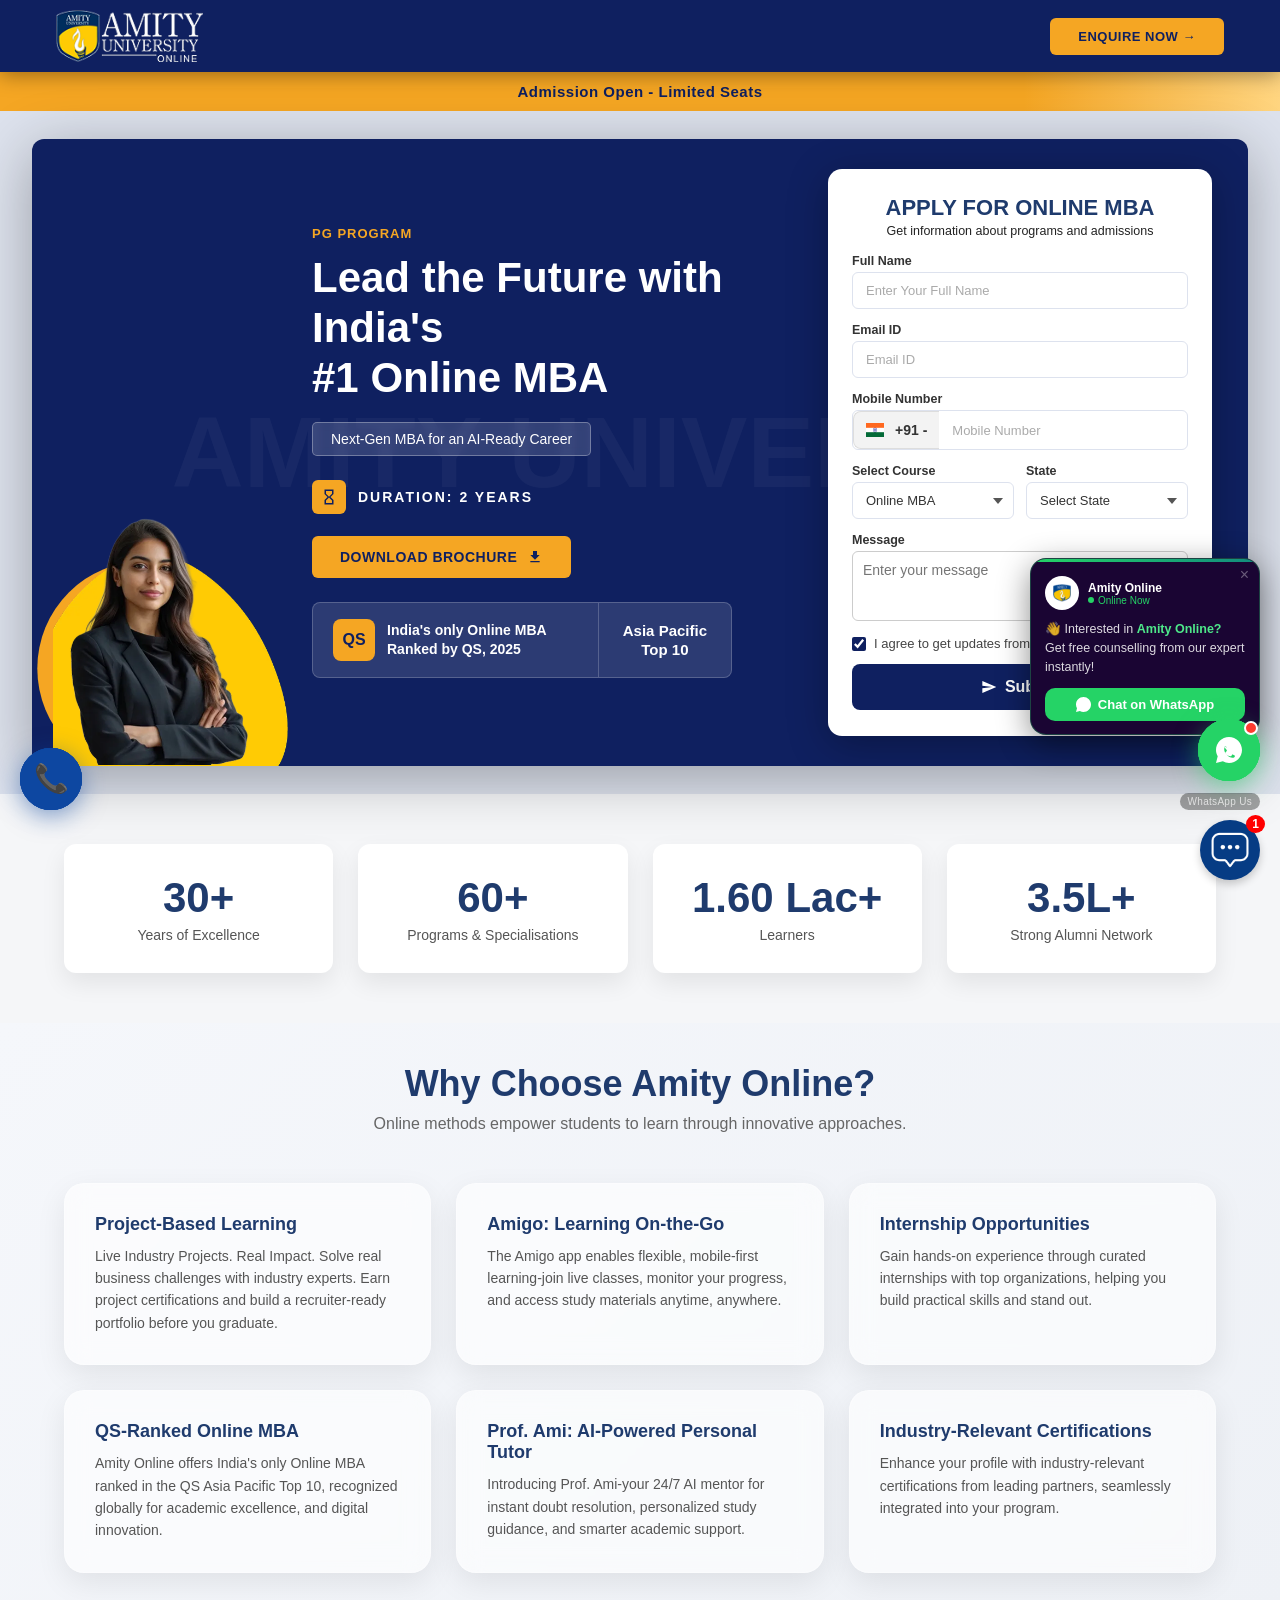
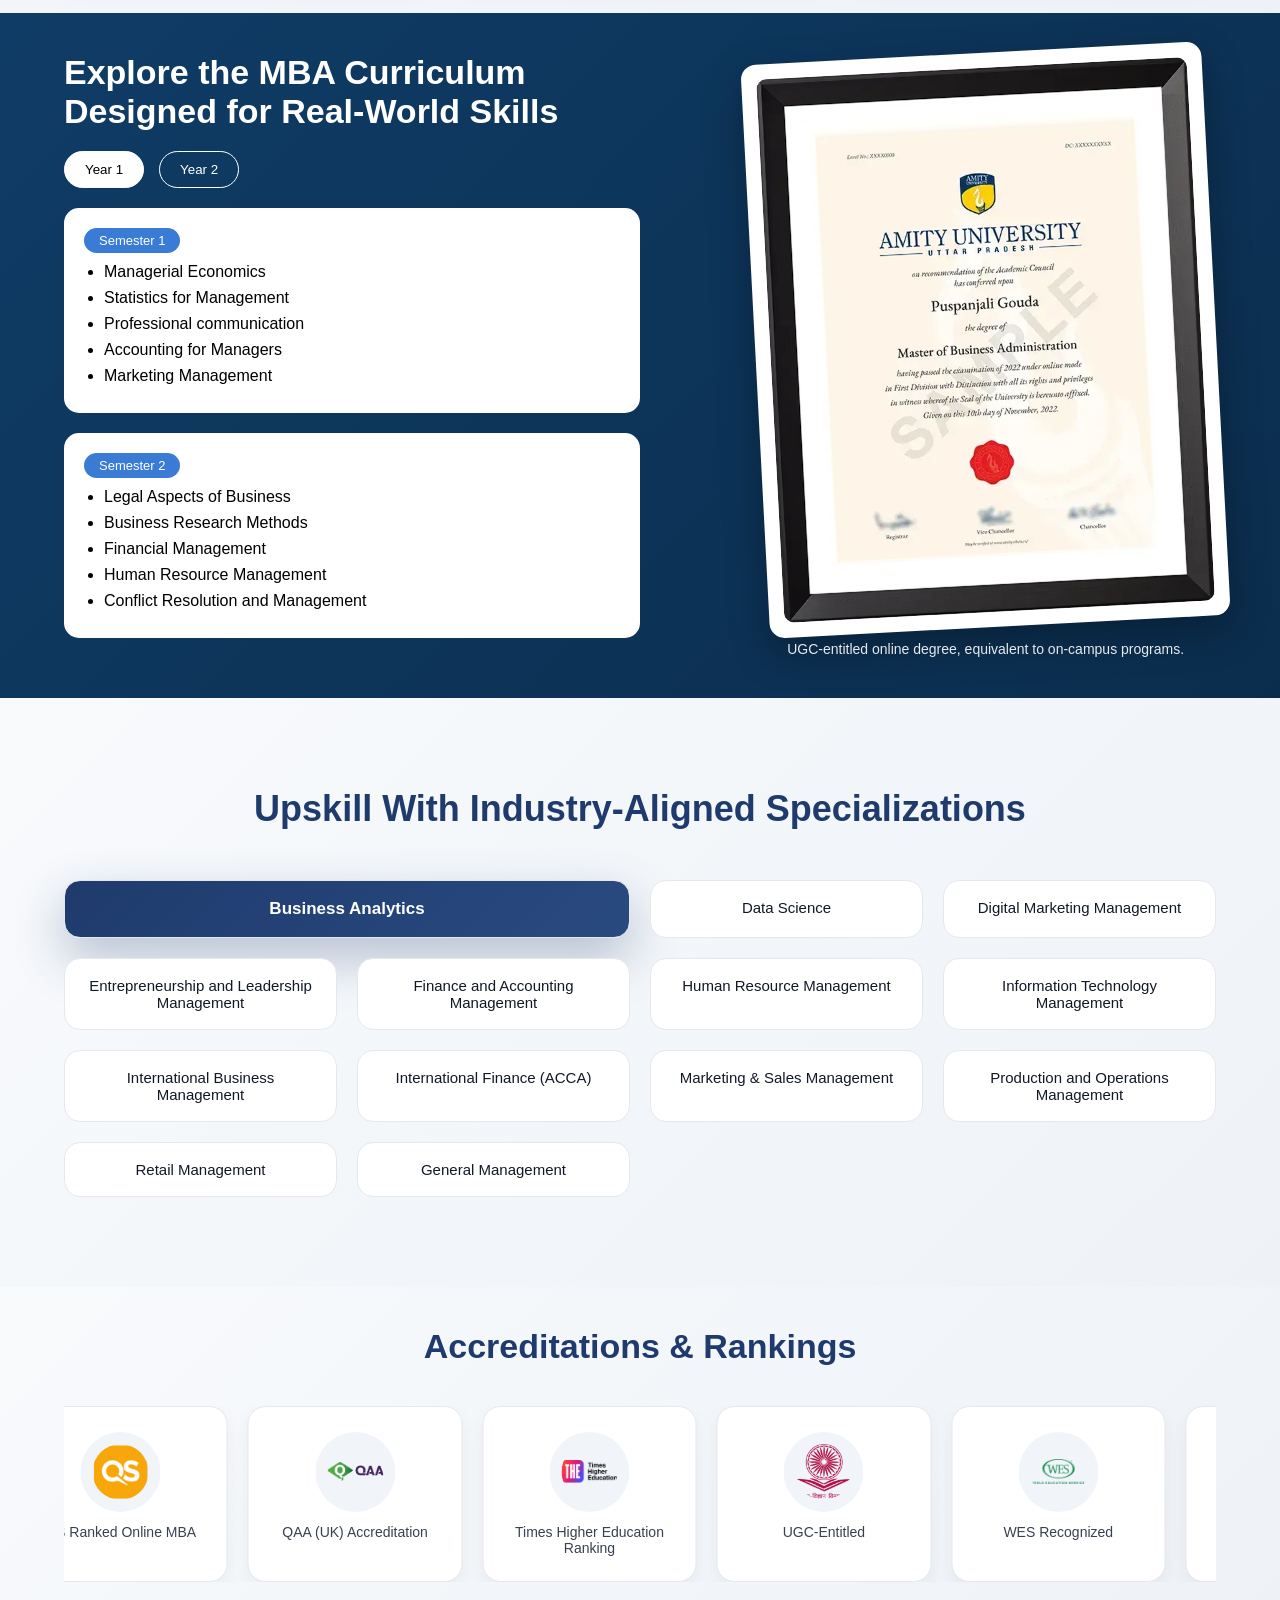
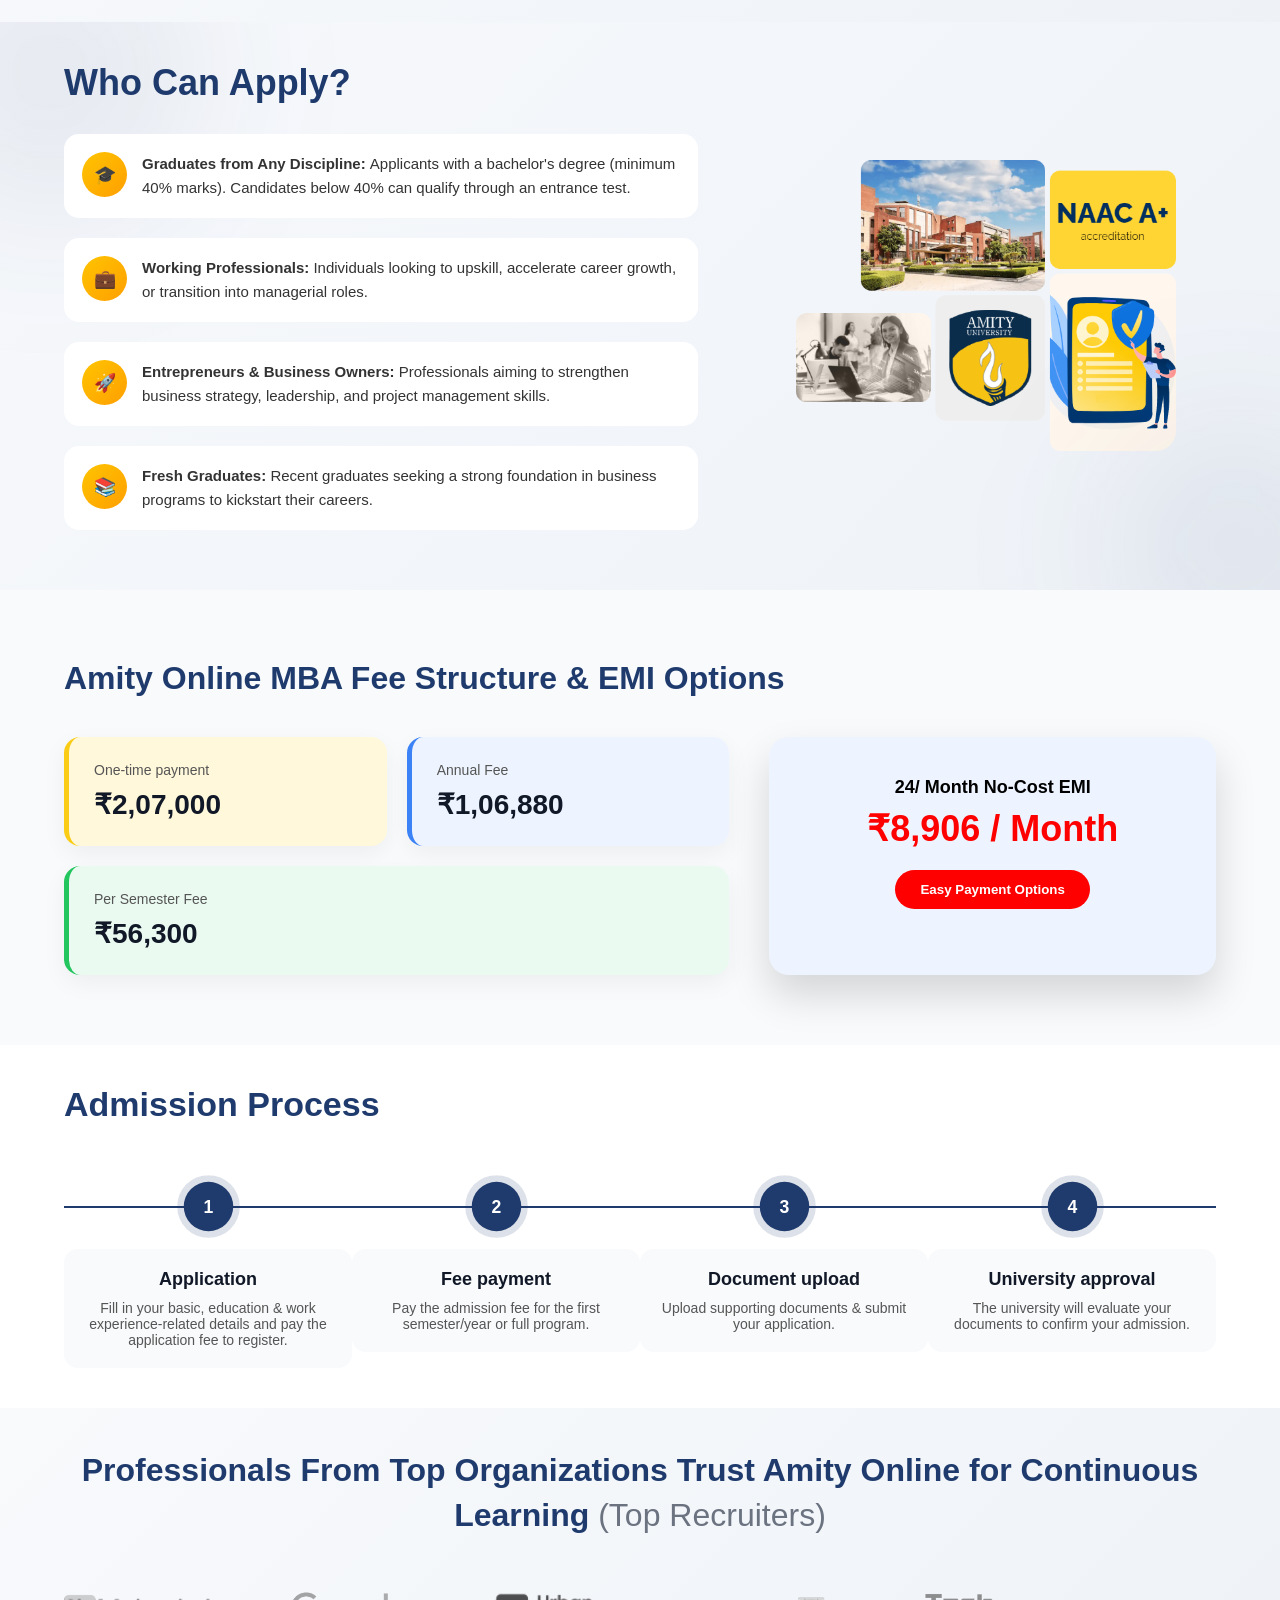
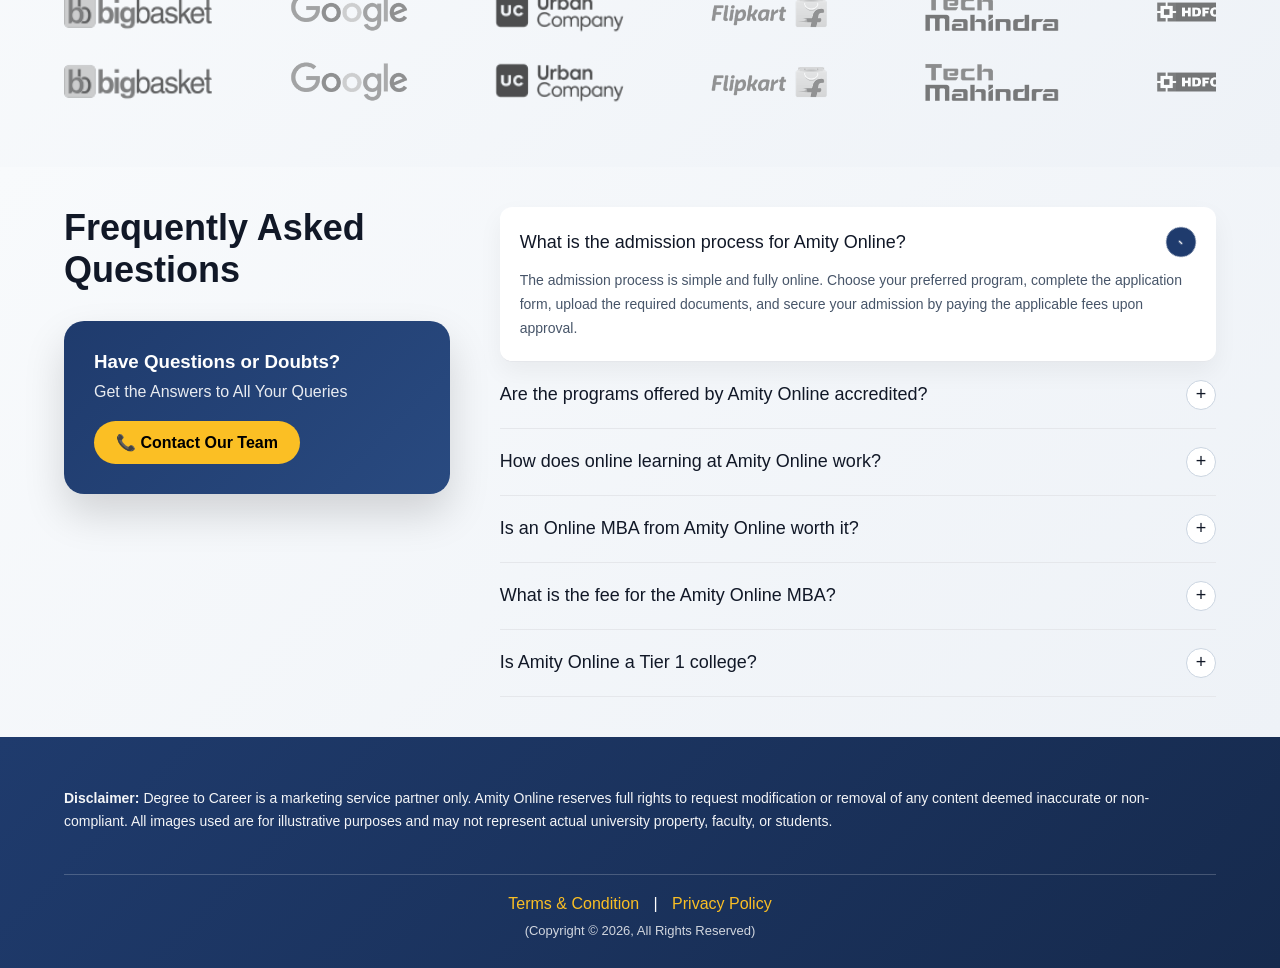
==== commit 88c5673e: "Refactor Google Tag Manager and update styles Updated Google Tag Manager script and modified various" ====
--- a/index.html
+++ b/index.html
@@ -1,25 +1,23 @@
 <html lang="en">
 <head>
+<!-- Google Tag Manager -->
+<script>(function(w,d,s,l,i){w[l]=w[l]||[];w[l].push({'gtm.start':
+new Date().getTime(),event:'gtm.js'});var f=d.getElementsByTagName(s)[0],
+j=d.createElement(s),dl=l!='dataLayer'?'&l='+l:'';j.async=true;j.src=
+'https://www.googletagmanager.com/gtm.js?id='+i+dl;f.parentNode.insertBefore(j,f);
+})(window,document,'script','dataLayer','GTM-NZDF7KBW');</script>
+<!-- End Google Tag Manager -->
 <meta charset="utf-8"/>
 <meta content="width=device-width, initial-scale=1.0" name="viewport"/>
 <title>Amity Online MBA</title>
-<link href="images/favicon.png" rel="icon" type="image/x-icon"/>
+<link rel="icon" href="images/favicon.png" type="image/png">
 <link href="css/style.css" rel="stylesheet"/>
-<!-- Google Tag Manager -->
 <script async="" src="js/clarity.js"></script>
 <script async="" src="js/1893666021343054"></script>
 <script async="" src="js/fbevents.js"></script>
 <script async="" src="js/wfmoqr582c" type="text/javascript"></script>
 <script async="" src="js/js" type="text/javascript"></script>
 <script async="" src="js/gtm.js"></script>
-<script>
-   (function(w,d,s,l,i){w[l]=w[l]||[];w[l].push({'gtm.start':
-new Date().getTime(),event:'gtm.js'});var f=d.getElementsByTagName(s)[0],
-j=d.createElement(s),dl=l!='dataLayer'?'&l='+l:'';j.async=true;j.src=
-'https://www.googletagmanager.com/gtm.js?id='+i+dl;f.parentNode.insertBefore(j,f);
-})(window,document,'script','dataLayer','GTM-WV8M7MZ2');
-</script>
-<!-- End Google Tag Manager -->
 <!--whatsapp chatbot-->
 <style>
 /* ===== WHATSAPP WIDGET ===== */
@@ -308,17 +306,10 @@
 <!--chatbot-->
 <style>
    @media (max-width: 768px) {
-	
-
  .onlymobilepopupwq{
        display:block !Important;
    }
 	}
-   
-   
-   
-   
-   
    
    .onlymobilepopupwq{
        display:none;
@@ -326,28 +317,22 @@
    
 .send-box button{
     align-items: center;
-    /*display: flex ;*/
     margin-left: auto;
     margin-right: auto;
     padding: 5px;
-    /*background: none;*/
     text-decoration: none;
     border: none;
     color: white;
     font-weight: bold;
     font-size: 15px;
     cursor:pointer;
-    
     background: #063C84;
     border-radius: 16px;
     width: 89%;
- 
 }
 
 .send-box {
-    
     padding: 5px;
-    /*background: #D4202D;*/
     border-radius: 16px;
     width: 89%;
     margin: auto;
@@ -423,7 +408,6 @@
       left: 15px;
       top: 10px;
       width: 50px;
-      /*height: 35px;*/
     }
 
     .chat-body {
@@ -493,11 +477,6 @@
       transition: background-color 0.2s ease, transform 0.2s ease;
     }
 
-    /*.chat-footer button:hover {*/
-    /*  background-color: #a51824;*/
-    /*  transform: scale(1.05);*/
-    /*}*/
-
     .success-message {
       text-align: center;
       font-size: 16px;
@@ -510,96 +489,74 @@
       width: 6px;
     }
 
-    /*::-webkit-scrollbar-thumb {*/
-    /*  background: #D4202D;*/
-    /*  border-radius: 4px;*/
-    /*}*/
-
     ::-webkit-scrollbar-thumb:hover {
       background: #a51824;
     }
 
-
     /* Mobile responsiveness */
     @media (max-width: 600px) {
-        
         .chat-icon img{
     width:30px;
 }
-
             .chatbot-container {
                 width: 100%;
                 bottom: 10px;
                 right: 10px;
             }
-
             .chatbot-header {
                 font-size: 14px;
             }
-
             .chatbox {
                 height: 300px;
             }
-
             .message {
                 max-width: 90%;
             }
-
             .input-container input {
                 font-size: 14px;
             }
-
             .input-container button {
                 font-size: 14px;
                 padding: 7px 12px;
             }
-          
         }
 
         @media (max-width: 400px) {
             .chatbot-header {
                 font-size: 12px;
             }
-
             .message {
                 max-width: 95%;
             }
         }
         
-       /* Mobile responsiveness */
 @media (max-width: 600px) {
   .chat-popup {
-          width: 68%;
+        width: 68%;
         bottom: 61px;
         right: 18px;
         height: 385px;
   }
-
   .chat-header {
     font-size: 16px;
-    /*padding: 12px;*/
-  }
-
+  }
   .chat-body {
     padding: 10px;
     gap: 10px;
     height: 270px;
     font-size: 14px;
   }
-
   .chat-footer {
     padding: 10px;
     display: flex;
     gap: 10px;
-    justify-content: space-between; /* Added this to ensure button and input stay on one line */
-  }
-
+    justify-content: space-between;
+  }
   .chat-footer input {
     flex: 1;
     font-size: 14px;
     padding: 8px;
   }
-
   .chat-footer button {
     font-size: 14px;
     padding: 8px 12px;
@@ -610,18 +567,11 @@
     cursor: pointer;
     transition: background-color 0.2s ease, transform 0.2s ease;
   }
-
-  /*.chat-footer button:hover {*/
-  /*  background-color: #a51824;*/
-  /*  transform: scale(1.05);*/
-  /*}*/
-
   .chat-icon {
     width: 50px;
     height: 50px;
     font-size: 20px;
   }
-
   .chat-header .close-btn {
     font-size: 18px;
   }
@@ -632,32 +582,25 @@
     width: 70%;
     height: 341px;
   }
-
   .chat-header {
     font-size: 14px;
-    /*padding: 10px;*/
-  }
-
+  }
   .chat-body {
     height: 230px;
   }
-
   .chat-footer input {
     font-size: 13px;
     padding: 7px;
   }
-
   .chat-footer button {
     font-size: 13px;
     padding: 7px 10px;
   }
-
   .chat-icon {
     width: 45px;
     height: 45px;
     font-size: 18px;
   }
-
   .chat-header .close-btn {
     font-size: 16px;
   }
@@ -706,7 +649,6 @@
   gap: 8px;
   margin-top: 12px;
 }
-
 .option-btn {
   background: #fbbf24;
   color: #fff;
@@ -716,12 +658,10 @@
   cursor: pointer;
   font-size: 13px;
 }
-
 .option-btn:hover {
   background: #1f3b6d;
 }
 #chatBody {
- 
   overflow-y: auto;
 }
 </style>
@@ -730,11 +670,10 @@
 </head>
 <body>
 <!-- Google Tag Manager (noscript) -->
-<noscript>
-   <iframe height="0" src="https://www.googletagmanager.com/ns.html?id=GTM-WV8M7MZ2" style="display:none;visibility:hidden" width="0">
-   </iframe>
-  </noscript>
+<noscript><iframe src="https://www.googletagmanager.com/ns.html?id=GTM-NZDF7KBW"
+height="0" width="0" style="display:none;visibility:hidden"></iframe></noscript>
 <!-- End Google Tag Manager (noscript) -->
+
 <!-- Chat icon -->
 <div class="chat-icon" onclick="toggleChatPopup()">
    <a href="javascript:void(0)">
@@ -767,20 +706,6 @@
   </div>
 
 <script>
-   // ── UTM + URL capture (runs immediately on page load) ────────────────────
-  function getParam(param) {
-    return new URLSearchParams(window.location.search).get(param) || "";
-  }
-
-  document.getElementById("utm_source").value   = getParam("utm_source");
-  document.getElementById("utm_campaign").value = getParam("utm_campaign");
-  document.getElementById("utm_content").value  = getParam("utm_content");
-  document.getElementById("utm_medium").value   = getParam("utm_medium");
-  document.getElementById("utm_keyword").value  = getParam("utm_keyword");
-  document.getElementById("gclid").value        = getParam("gclid");
-  document.getElementById("current_url").value  = window.location.href;
-  </script>
-<script>
    // ── Chat popup toggle ────────────────────────────────────────────────────
   const popupSound = new Audio('https://audio-previews.elements.envatousercontent.com/files/357949926/preview.mp3');
 
@@ -834,7 +759,7 @@
   "Which course are you interested in?"
 ];
 
-// ✅ OPTIONS (alag define hoga)
+// ✅ OPTIONS
 const courseOptions = ["Online MBA"];
 
 // ✅ VALIDATIONS
@@ -857,7 +782,7 @@
   chatBody.innerHTML = "";
   currentQuestionIndex = 0;
   userResponses = [];
-  userInput.style.display = "block"; // important
+  userInput.style.display = "block"; 
   displayMessage(questions[0], "bot");
 }
 
@@ -929,7 +854,7 @@
 
   chatBody.appendChild(wrapper);
 
-  // ✅ 🔥 SCROLL FIX (ADD THIS)
+  // ✅ SCROLL FIX
   setTimeout(() => {
     chatBody.scrollTop = chatBody.scrollHeight;
   }, 100);
@@ -975,7 +900,7 @@
 <div class="admission-banner">
    Admission Open - Limited Seats
   </div>
-<!-- PAGE SECTION: white/gray space on L & R -->
+<!-- PAGE SECTION -->
 <div class="page-section">
    <section class="hero">
     <!-- COL 1: Girl Image -->
@@ -1095,7 +1020,6 @@
            <option disabled="" selected="" value="">
             Select State
            </option>
-           <!-- STATES -->
            <option>
             Andhra Pradesh
            </option>
@@ -1180,7 +1104,6 @@
            <option>
             West Bengal
            </option>
-           <!-- UNION TERRITORIES -->
            <option>
             Andaman and Nicobar Islands
            </option>
@@ -1222,7 +1145,7 @@
          I agree to get updates from counsellor
         </label>
        </div>
-       <!-- 🔥 HIDDEN TRACKING -->
+       <!-- TRACKING -->
        <input class="utm_source" name="utm_source" type="hidden" value="google-ads"/>
        <input class="utm_medium" name="utm_medium" type="hidden" value="CPC"/>
        <input class="utm_campaign" name="utm_campaign" type="hidden" value=""/>
@@ -1970,7 +1893,7 @@
     </p>
    </div>
   </footer>
-<!-- 🔥 POPUP -->
+<!-- POPUP -->
 <div class="ws-popup" id="wsPopup">
    <div class="ws-overlay">
    </div>
@@ -1978,7 +1901,6 @@
     <span class="ws-close" id="wsClose">
      ×
     </span>
-    <!-- ✅ YOUR SAME FORM -->
     <form id="popupContactForm" class="lead-form ws-form" method="POST">
      <div class="form-card ws-card">
       <div class="ws-header">
@@ -2039,7 +1961,6 @@
           <option disabled="" selected="" value="">
            Select State
           </option>
-          <!-- STATES -->
           <option>
            Andhra Pradesh
           </option>
@@ -2124,7 +2045,6 @@
           <option>
            West Bengal
           </option>
-          <!-- UNION TERRITORIES -->
           <option>
            Andaman and Nicobar Islands
           </option>
@@ -2243,13 +2163,13 @@
      </span>
     </a>
    </div>
-   <!-- Label (desktop only) -->
+   <!-- Label -->
    <div class="wa-circle-label">
     WhatsApp Us
    </div>
   </div>
 
-<!-- Floating Call Widget (matches WhatsApp widget) -->
+<!-- Floating Call Widget -->
 <div class="call-widget" id="callWidget">
   <div style="position:relative; display:inline-flex; align-items:center; justify-content:center;">
     <span class="call-ring"></span>
@@ -2260,10 +2180,9 @@
     </a>
   </div>
 </div>
-<!-- End Call Widget -->
 
 <script>
-   var bubbleOpen = false;
+  var bubbleOpen = false;
   var isMobile = window.innerWidth <= 768;
 
 function toggleBubble(e) {
@@ -2272,11 +2191,9 @@
       bubbleOpen = !bubbleOpen;
       if (bubbleOpen) b.classList.add('show');
       else b.classList.remove('show');
-      // WhatsApp bhi khulega same time pe
-    }
-  }
-
-  // Auto show popup after 3s on DESKTOP only
+    }
+  }
+
   if (!isMobile) {
     setTimeout(function(){
       var b = document.getElementById('waBubble');
@@ -2295,30 +2212,25 @@
 <!-- End WhatsApp Widget -->
 <script>
    document.addEventListener("DOMContentLoaded", function () {
-
   const popup = document.getElementById("wsPopup");
-  const openBtns = document.querySelectorAll(".ws-open-btn"); // FIX
+  const openBtns = document.querySelectorAll(".ws-open-btn"); 
   const closeBtn = document.getElementById("wsClose");
 
-  // 👉 MULTIPLE BUTTON CLICK SUPPORT
   openBtns.forEach(btn => {
     btn.addEventListener("click", () => {
       popup.classList.add("active");
     });
   });
 
-  // CLOSE
   if (closeBtn) {
     closeBtn.addEventListener("click", () => {
       popup.classList.remove("active");
     });
   }
 
-  // AUTO OPEN (10 sec)
   setTimeout(() => {
     popup.classList.add("active");
   }, 3000000);
-
 });
   </script>
 <script>
@@ -2345,12 +2257,11 @@
 let scrollAmount = 0;
 let isPaused = false;
 
-// duplicate for loop
 track.innerHTML += track.innerHTML;
 
 function autoScroll() {
   if (!isPaused) {
-    scrollAmount += 0.5; // smooth speed
+    scrollAmount += 0.5; 
     track.style.transform = `translateX(-${scrollAmount}px)`;
 
     if (scrollAmount >= track.scrollWidth / 2) {
@@ -2362,13 +2273,10 @@
 
 autoScroll();
 
-// HOVER STOP
 const slider = document.querySelector(".rank-scroll-slider");
-
 slider.addEventListener("mouseenter", () => {
   isPaused = true;
 });
-
 slider.addEventListener("mouseleave", () => {
   isPaused = false;
 });
@@ -2376,20 +2284,16 @@
 <script>
    document.querySelectorAll(".faq-q").forEach(q => {
   q.addEventListener("click", () => {
-
     const item = q.parentElement;
-
     document.querySelectorAll(".faq-item").forEach(i => {
       if (i !== item) i.classList.remove("active");
     });
-
     item.classList.toggle("active");
   });
 });
   </script>
 <script>
    (function () {
-
   function getParam(param) {
     const urlParams = new URLSearchParams(window.location.search);
     return urlParams.get(param) || "";
@@ -2399,16 +2303,13 @@
 
   params.forEach(param => {
     let value = getParam(param);
-
-// handle case mismatch for utm_creative
-if (!value && param === "utm_creative") {
-  value = getParam("utm_Creative");
-}
+    if (!value && param === "utm_creative") {
+      value = getParam("utm_Creative");
+    }
     if (value) localStorage.setItem(param, value);
   });
 
   document.querySelectorAll(".lead-form").forEach(form => {
-
     params.forEach(param => {
       const field = form.querySelector("." + param);
       if (field) field.value = localStorage.getItem(param) || "";
@@ -2417,24 +2318,15 @@
     const urlField = form.querySelector(".page_url");
     if (urlField) urlField.value = window.location.href;
 
-    // MOBILE VALIDATION
-    
-    
-    // NAME VALIDATION
-const name = form.querySelector("input[name='Full Name']");
-
-if (name) {
-  name.addEventListener("input", () => {
-    // Sirf letters aur space allow
-    name.value = name.value.replace(/[^a-zA-Z ]/g, "");
-
-    // Multiple spaces ko ek space banao
-    name.value = name.value.replace(/\s{2,}/g, " ");
-
-    // Max 50 characters
-    name.value = name.value.slice(0, 50);
-  });
-}
+    const name = form.querySelector("input[name='Full Name']");
+    if (name) {
+      name.addEventListener("input", () => {
+        name.value = name.value.replace(/[^a-zA-Z ]/g, "");
+        name.value = name.value.replace(/\s{2,}/g, " ");
+        name.value = name.value.slice(0, 50);
+      });
+    }
+
     const mobile = form.querySelector("input[name='Mobile Number']");
     if(mobile) {
       mobile.addEventListener("input", () => {
@@ -2443,7 +2335,6 @@
     }
 
     form.addEventListener("submit", function(e){
-
       if(mobile && !/^[6-9]\d{9}$/.test(mobile.value)){
         alert("Enter valid 10 digit mobile number starting with 6-9");
         e.preventDefault();
@@ -2454,15 +2345,12 @@
       if(emailInput) {
         const email = emailInput.value;
         const emailRegex = /^[^\s@]+@[^\s@]+\.[^\s@]+$/;
-
         if(!emailRegex.test(email)){
           alert("Enter valid email address");
           e.preventDefault();
         }
       }
-
     });
-
   });
 
   fetch("https://api.ipify.org?format=json")
@@ -2472,36 +2360,31 @@
         el.value = data.ip;
       });
     });
-
 })();
   </script>
 <script>
+   document.querySelectorAll(".rec-track").forEach(track => {
+  track.innerHTML += track.innerHTML;
+});
+  </script>
+<script>
    document.addEventListener("DOMContentLoaded", function () {
-
   const forms = document.querySelectorAll(".lead-form");
-
   forms.forEach(function(form) {
-
     form.addEventListener("submit", function () {
-
       const submitBtn = form.querySelector(".prevent-multiple");
       if(submitBtn) {
         submitBtn.disabled = true;
-
         submitBtn.innerHTML = "Submitting...";
-
         submitBtn.style.opacity = "0.7";
         submitBtn.style.cursor = "not-allowed";
       }
-
     });
-
   });
-
 });
   </script>
 <script>
-   'undefined'=== typeof _trfq || (window._trfq = []);'undefined'=== typeof _trfd && (window._trfd=[]),_trfd.push({'tccl.baseHost':'secureserver.net'},{'ap':'cpsh-oh'},{'server':'p3plzcpnl508715'},{'dcenter':'p3'},{'cp_id':'10967067'},{'cp_cl':'8'}) // Monitoring performance to make your website faster. If you want to opt-out, please contact web hosting support.
+   'undefined'=== typeof _trfq || (window._trfq = []);'undefined'=== typeof _trfd && (window._trfd=[]),_trfd.push({'tccl.baseHost':'secureserver.net'},{'ap':'cpsh-oh'},{'server':'p3plzcpnl508715'},{'dcenter':'p3'},{'cp_id':'10967067'},{'cp_cl':'8'})
   </script>
 <script src="js/tccl.min.js">
   </script>
@@ -2516,7 +2399,7 @@
       .then(() => { 
         alert("Thank you! We will contact you soon.") 
         form.reset() 
-        document.getElementById("wsPopup").classList.remove("active"); // close popup
+        document.getElementById("wsPopup").classList.remove("active"); 
       })
       .catch(() => alert('Error! Please try again'))
     }
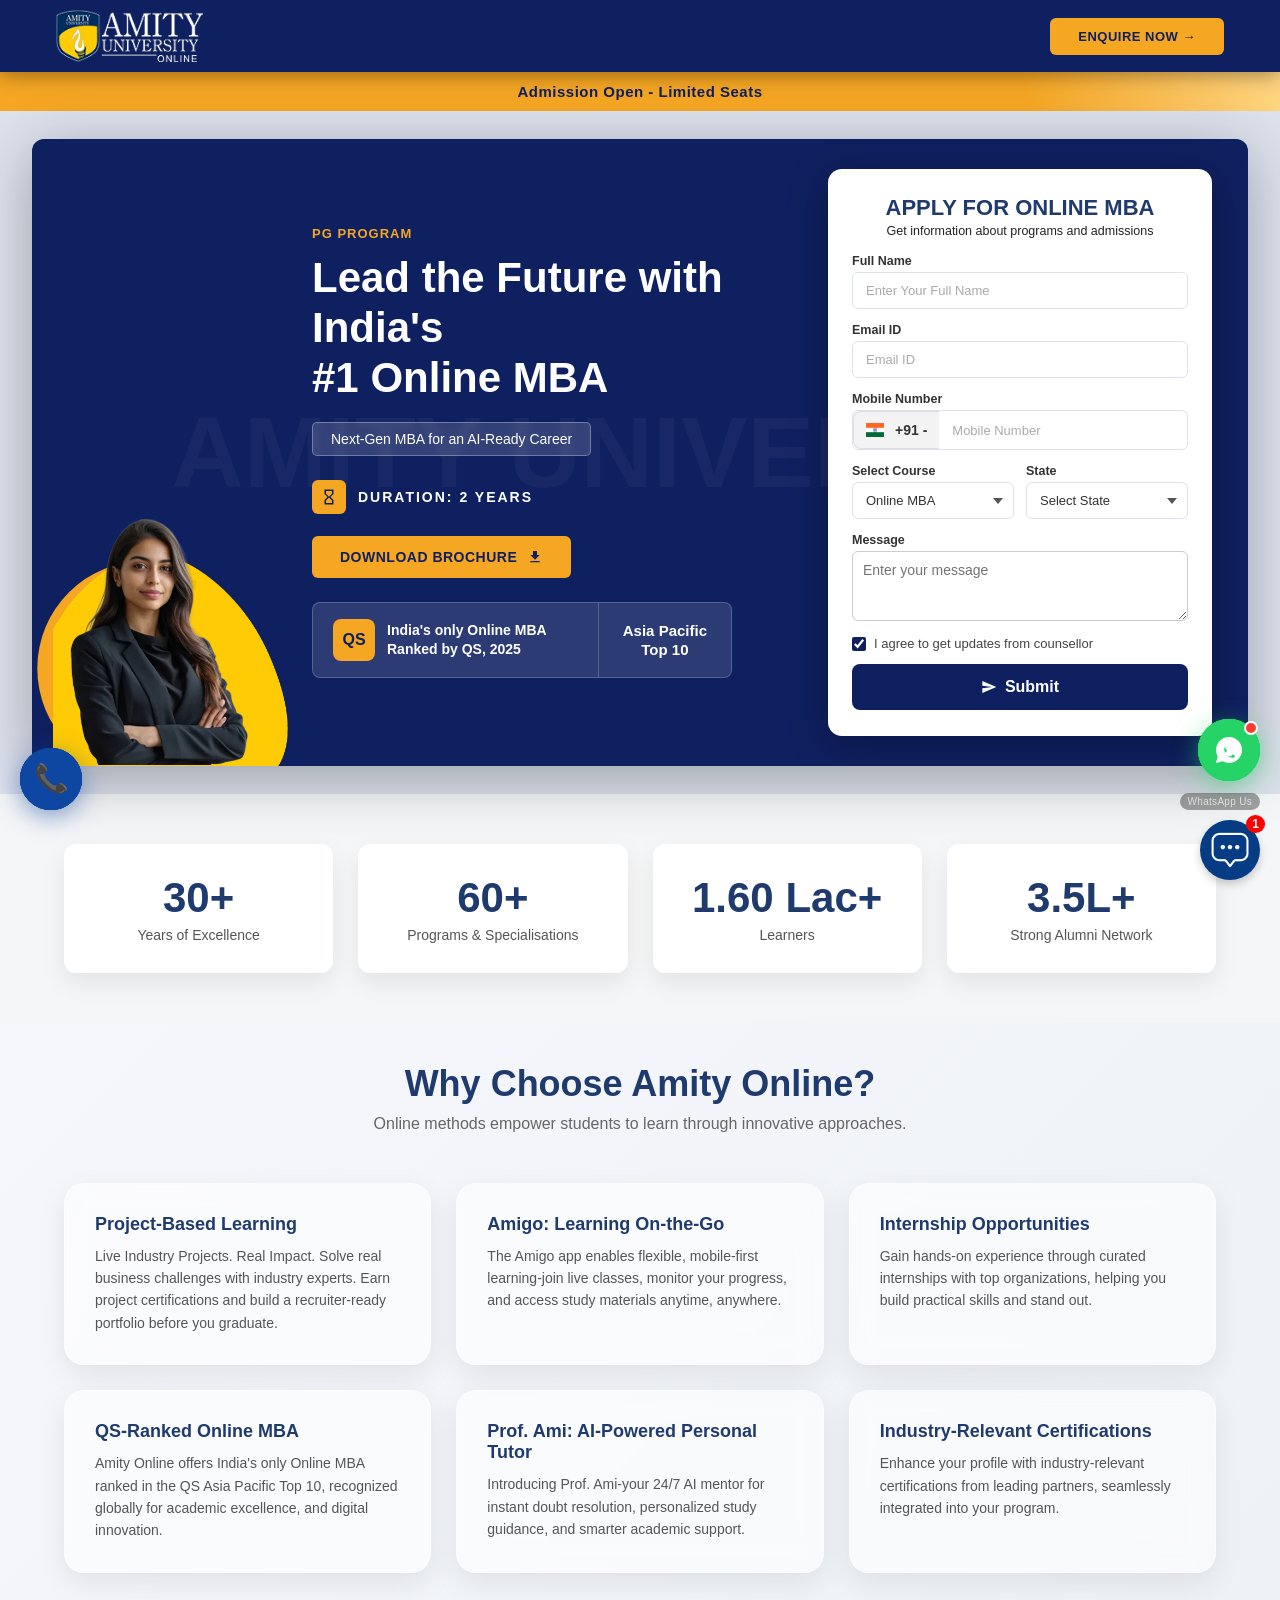
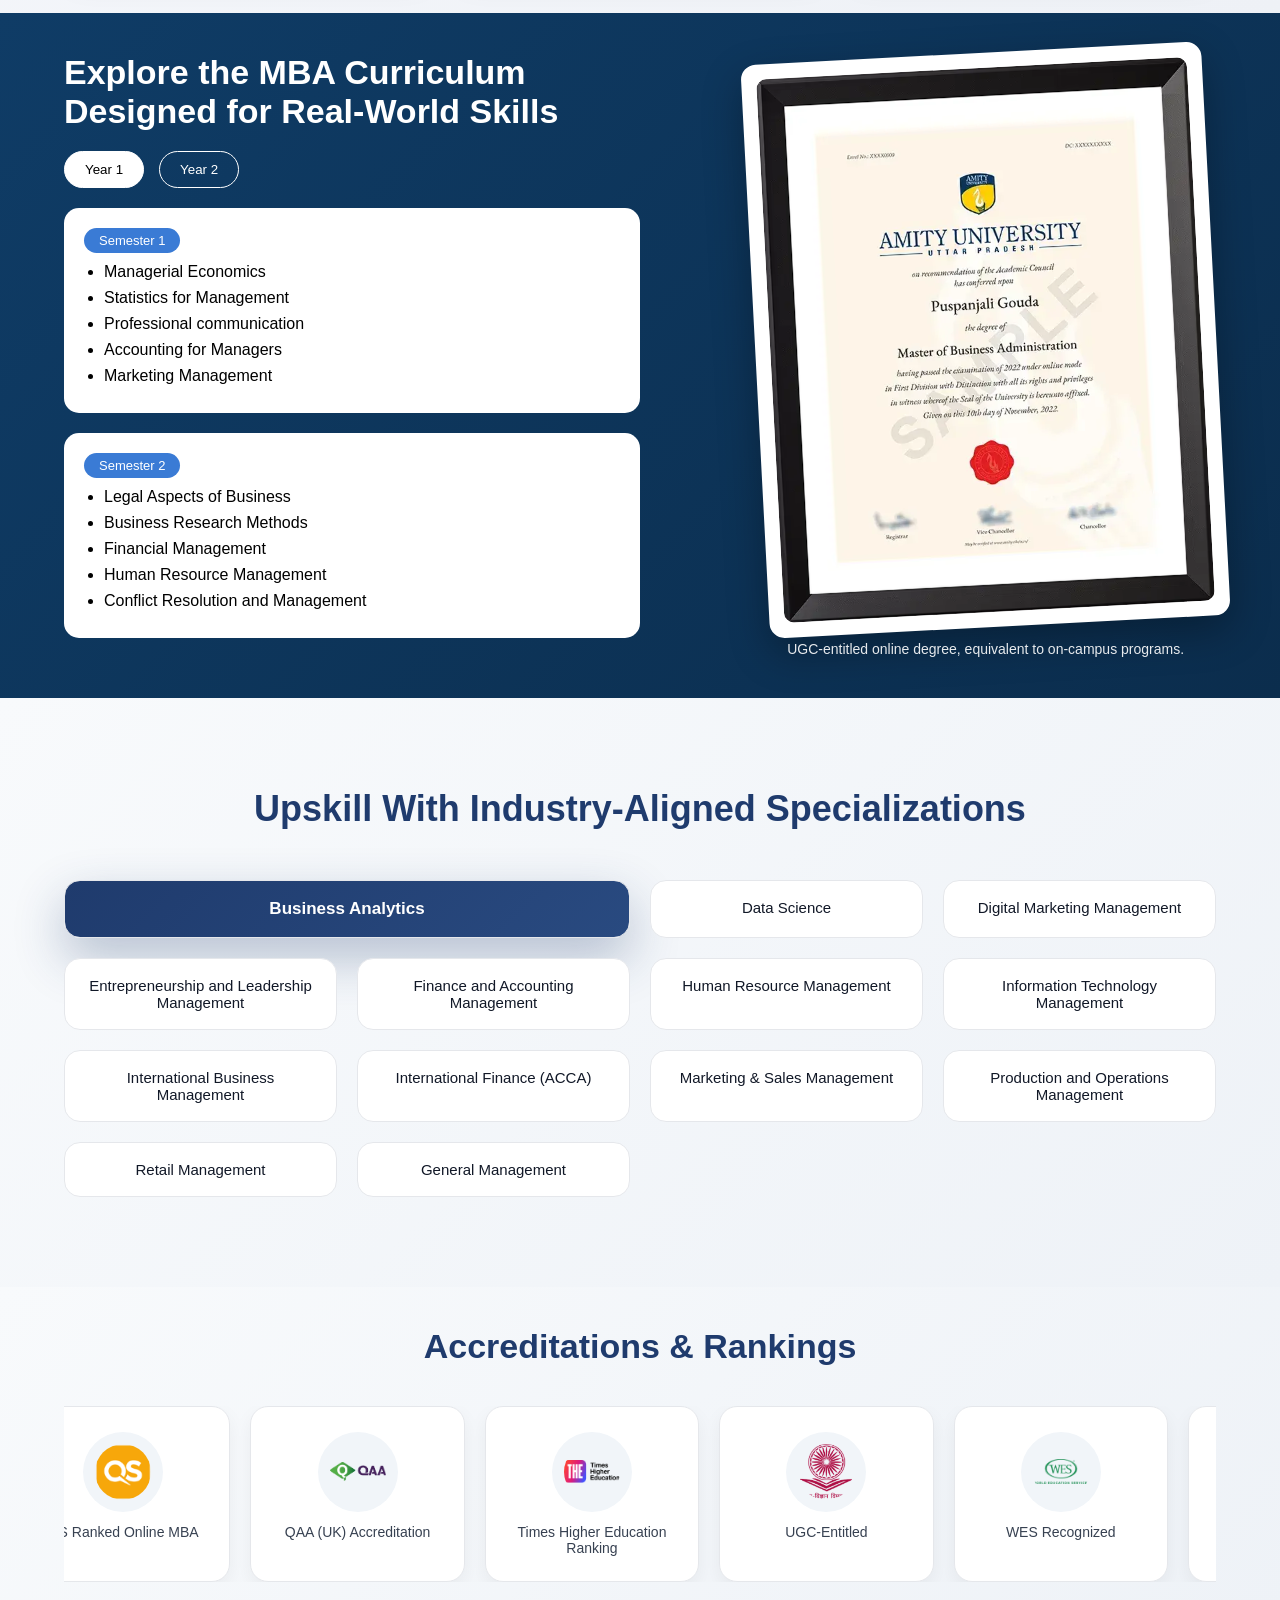
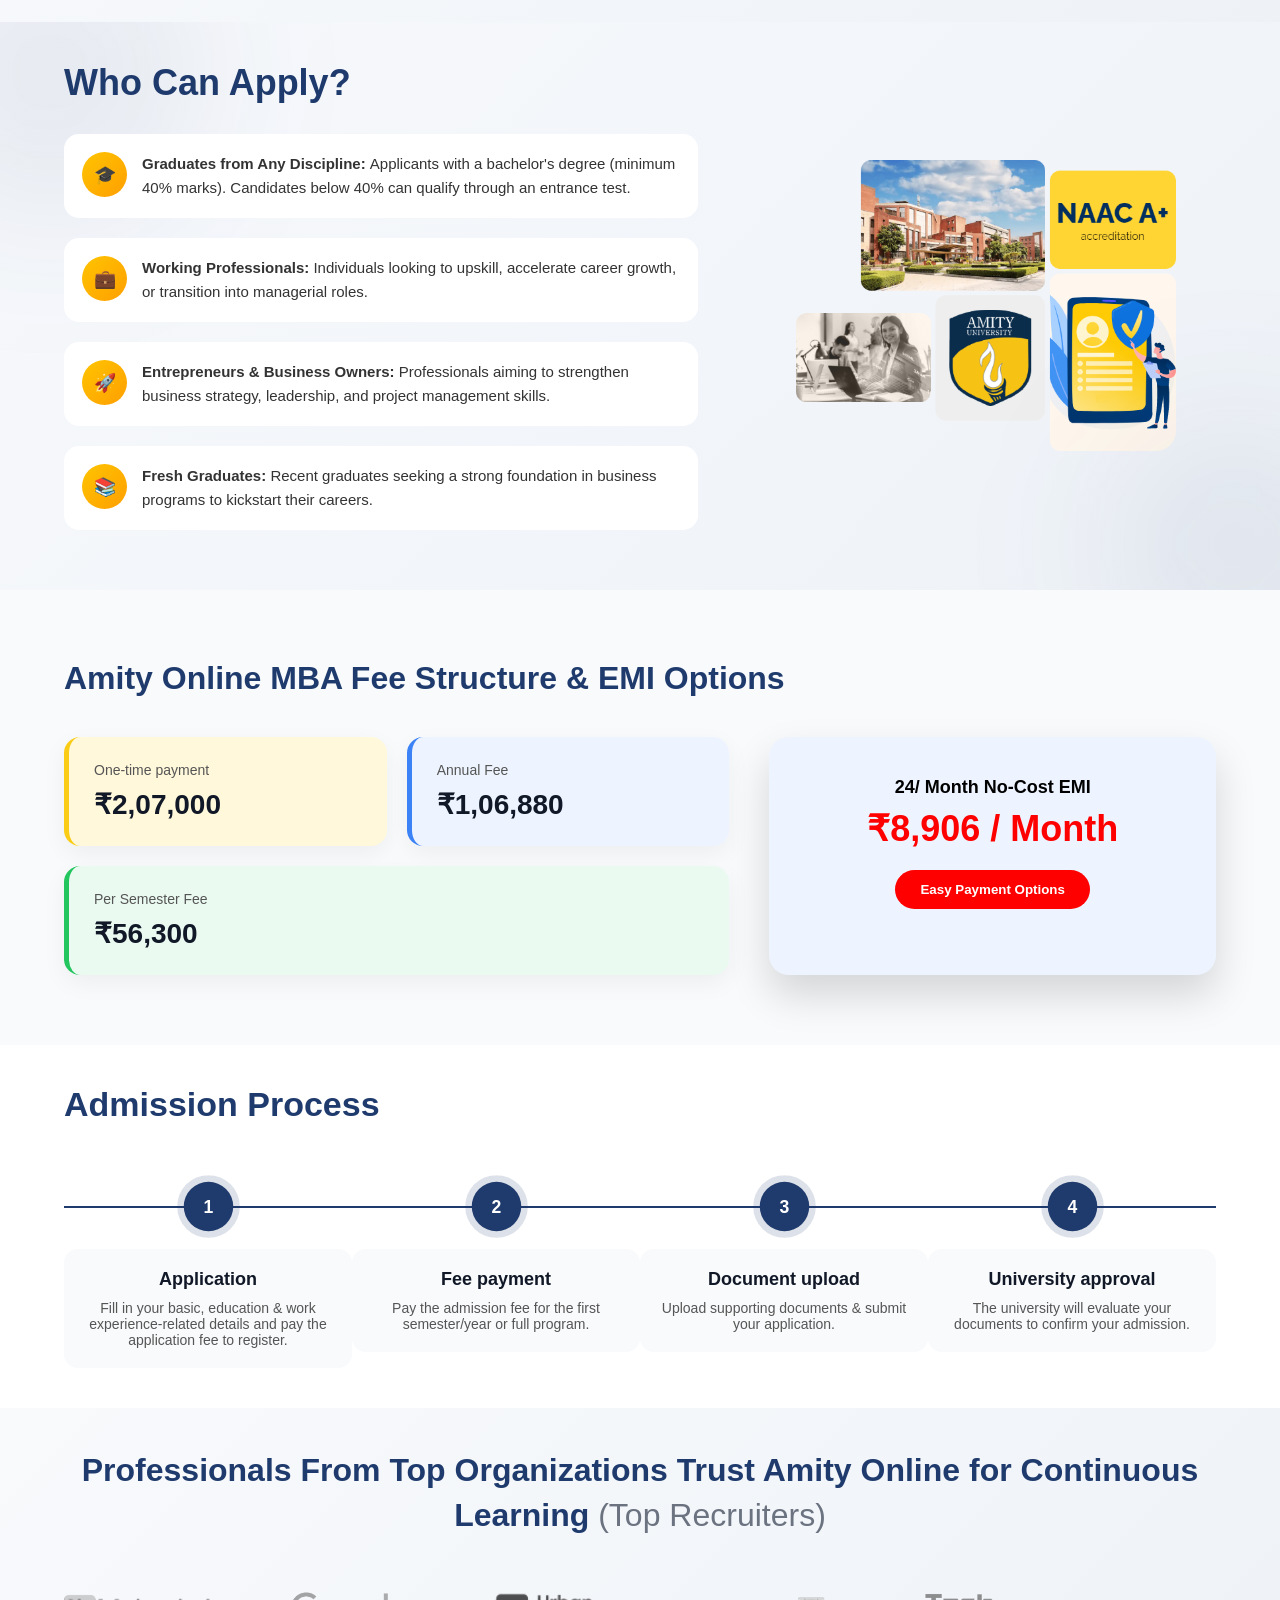
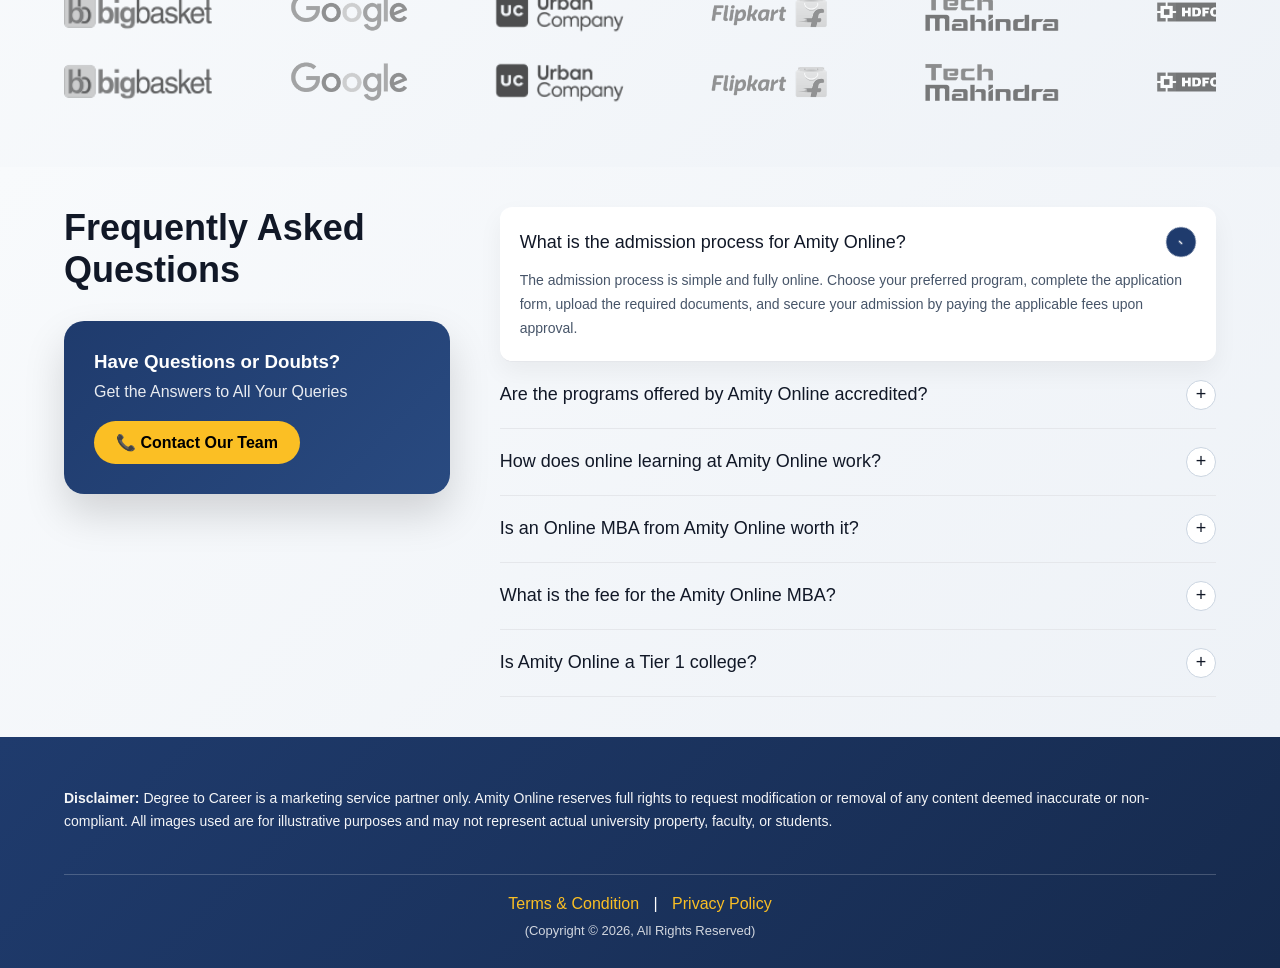
==== commit 805b3ac6: "Update Google Tag Manager IDs in index.html" ====
--- a/index.html
+++ b/index.html
@@ -5,7 +5,7 @@
 new Date().getTime(),event:'gtm.js'});var f=d.getElementsByTagName(s)[0],
 j=d.createElement(s),dl=l!='dataLayer'?'&l='+l:'';j.async=true;j.src=
 'https://www.googletagmanager.com/gtm.js?id='+i+dl;f.parentNode.insertBefore(j,f);
-})(window,document,'script','dataLayer','GTM-NZDF7KBW');</script>
+})(window,document,'script','dataLayer','GTM-NDM463R9');</script>
 <!-- End Google Tag Manager -->
 <meta charset="utf-8"/>
 <meta content="width=device-width, initial-scale=1.0" name="viewport"/>
@@ -17,7 +17,6 @@
 <script async="" src="js/fbevents.js"></script>
 <script async="" src="js/wfmoqr582c" type="text/javascript"></script>
 <script async="" src="js/js" type="text/javascript"></script>
-<script async="" src="js/gtm.js"></script>
 <!--whatsapp chatbot-->
 <style>
 /* ===== WHATSAPP WIDGET ===== */
@@ -670,7 +669,7 @@
 </head>
 <body>
 <!-- Google Tag Manager (noscript) -->
-<noscript><iframe src="https://www.googletagmanager.com/ns.html?id=GTM-NZDF7KBW"
+<noscript><iframe src="https://www.googletagmanager.com/ns.html?id=GTM-NDM463R9"
 height="0" width="0" style="display:none;visibility:hidden"></iframe></noscript>
 <!-- End Google Tag Manager (noscript) -->
 
@@ -1127,7 +1126,6 @@
            </option>
            <option>
             Puducherry
-           </option>
           </select>
          </div>
         </div>
@@ -1599,7 +1597,7 @@
       <div class="card three">
        <span>
         Per Semester Fee
-       </span>
+       </h3>
        <h3>
         ₹56,300
        </h3>
@@ -2068,7 +2066,6 @@
           </option>
           <option>
            Puducherry
-          </option>
          </select>
         </div>
        </div>
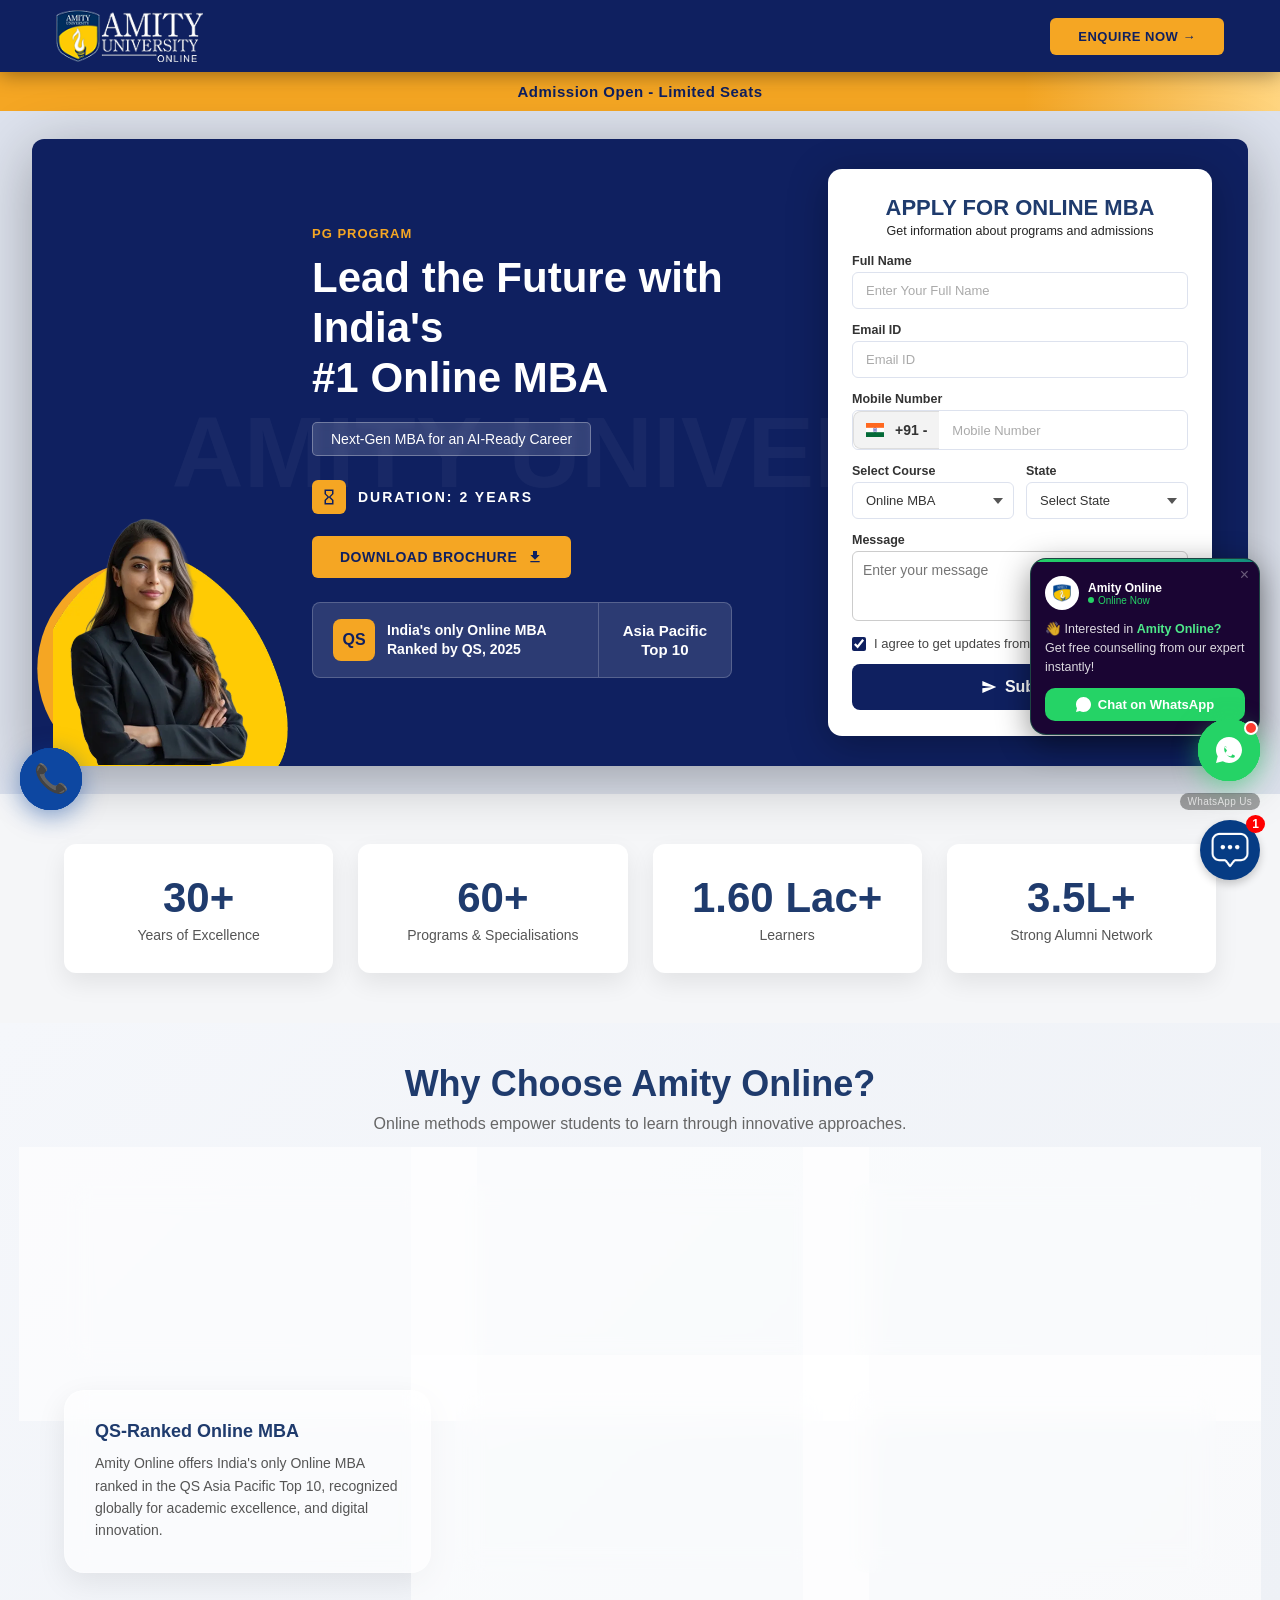
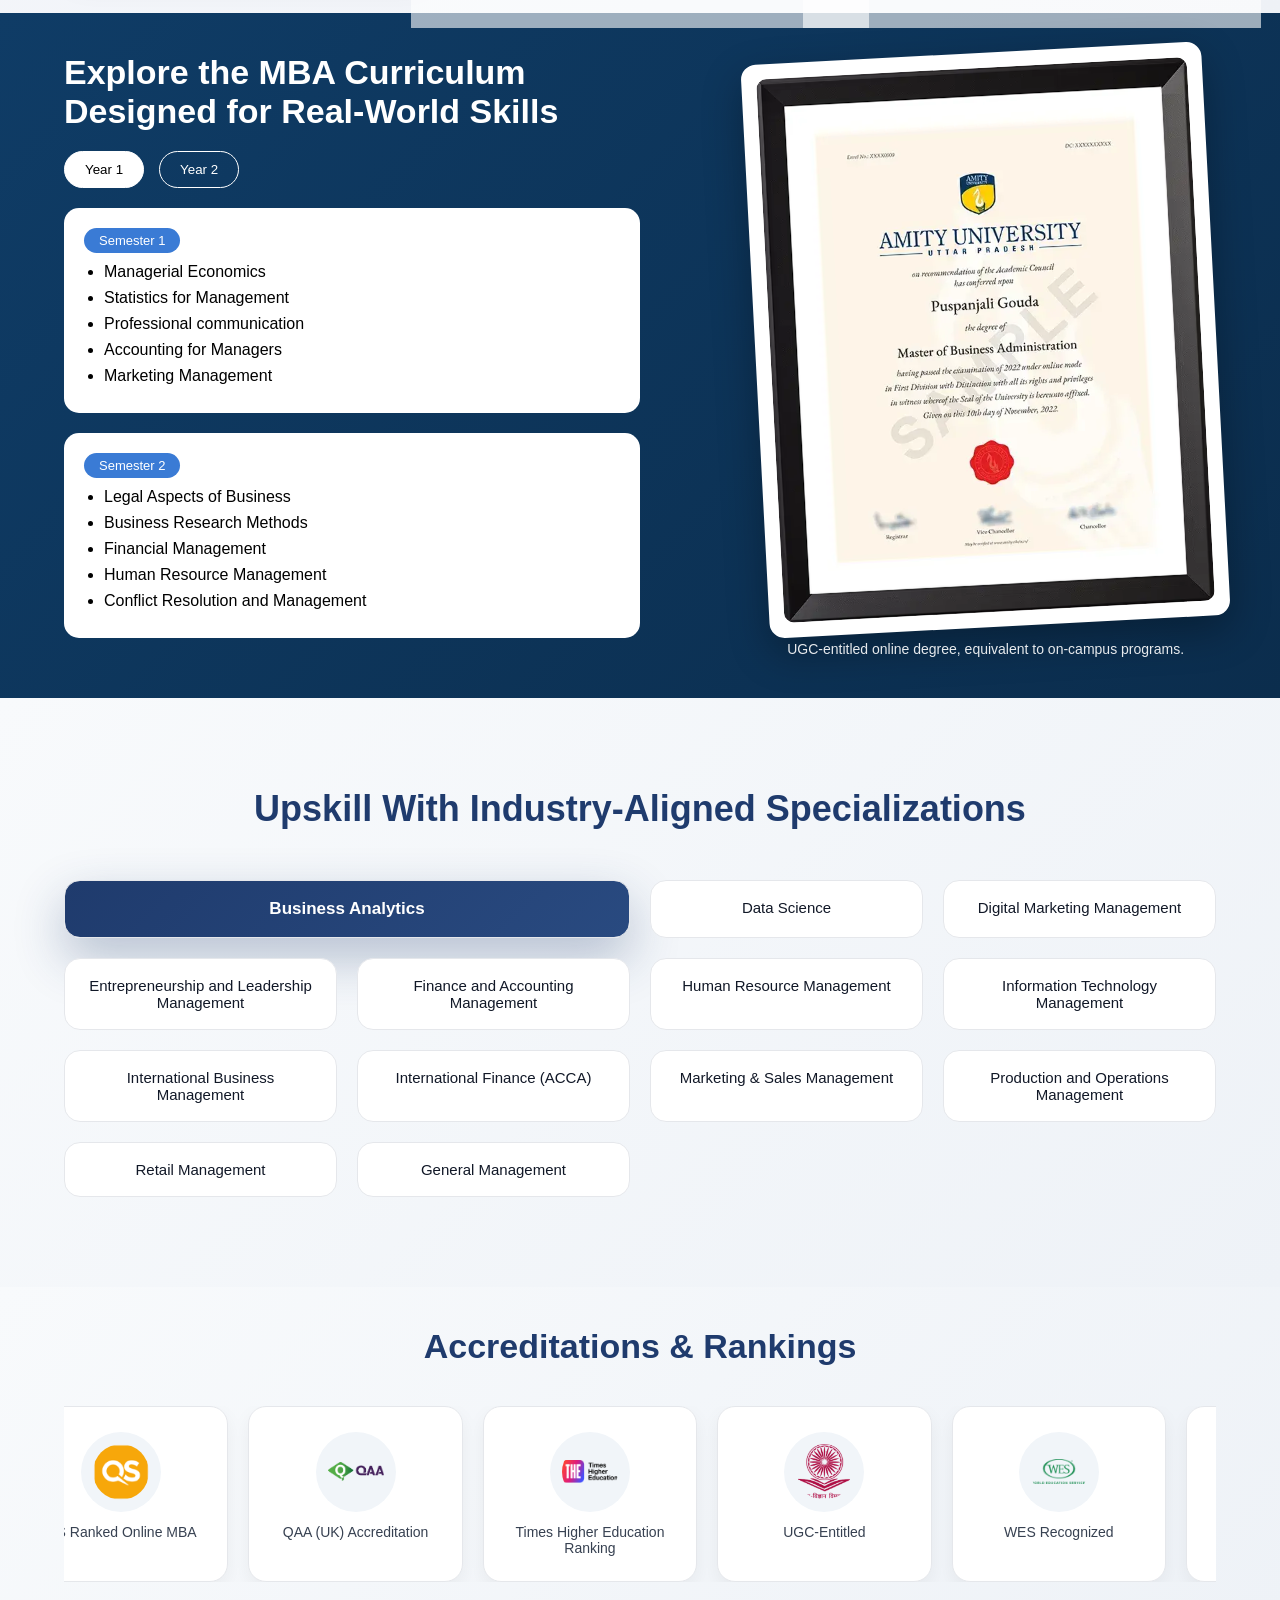
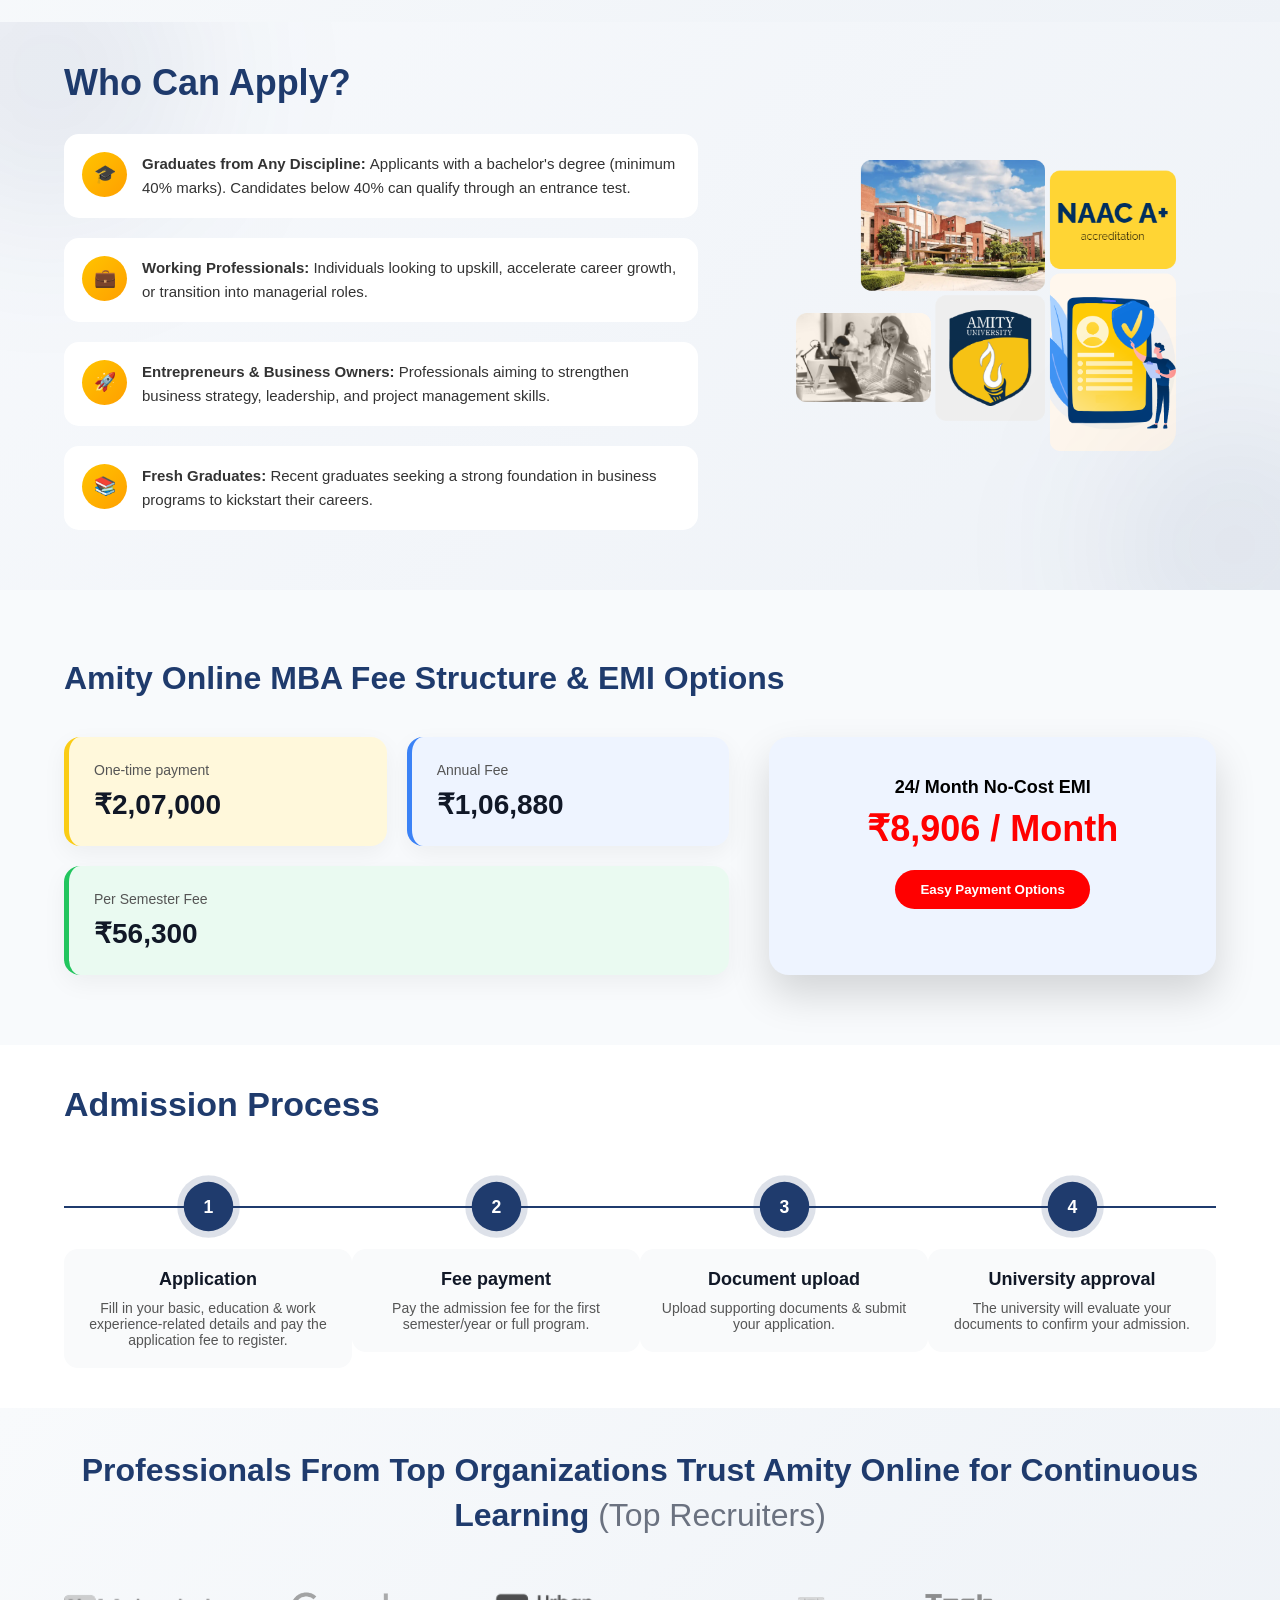
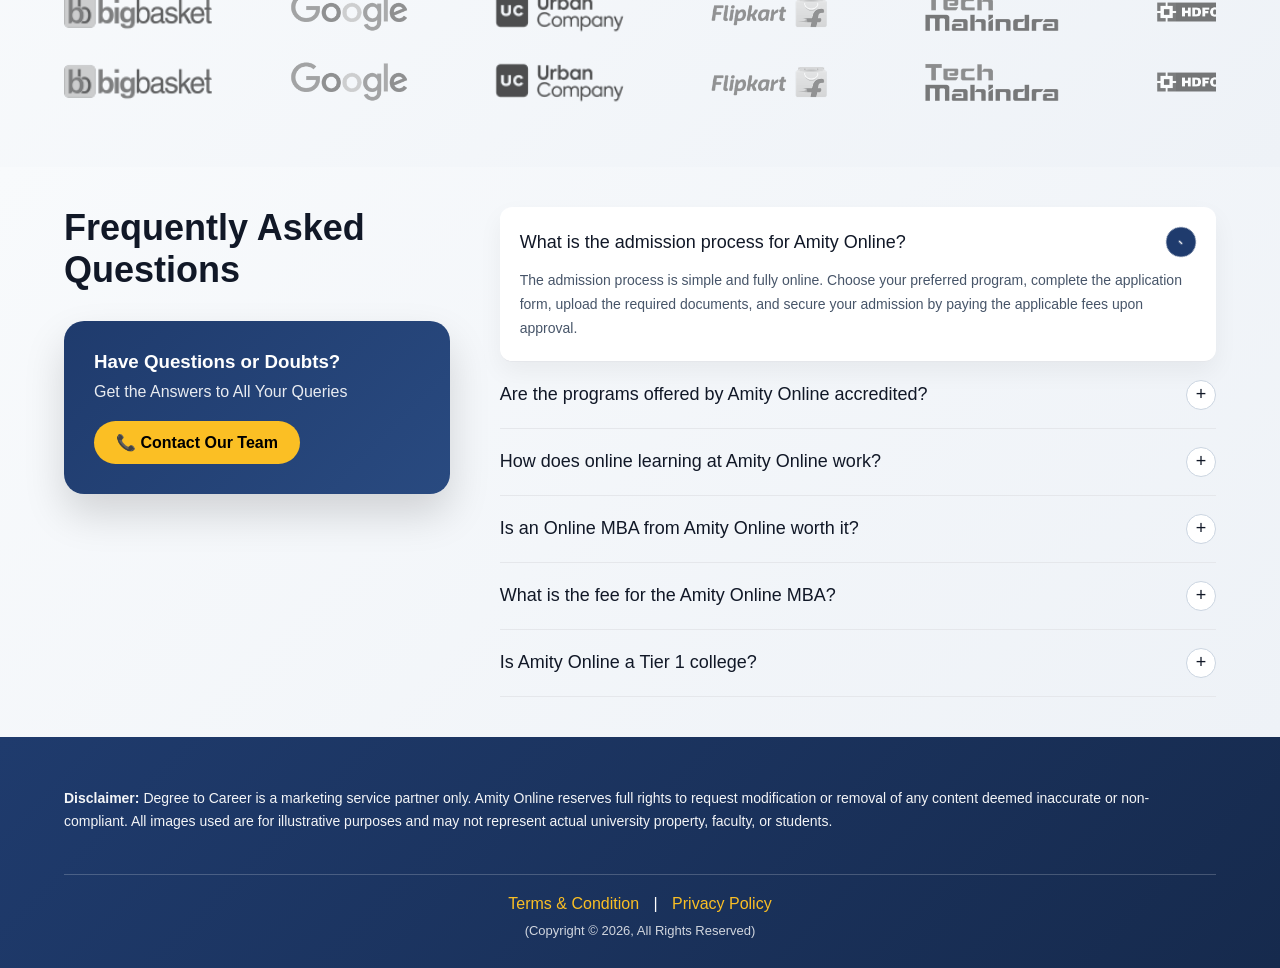
==== commit 0fef0a7a: "Integrate Google Tag Manager and gtag.js Added Google Tag Manager and gtag.js for tracking." ====
--- a/index.html
+++ b/index.html
@@ -1,5 +1,14 @@
 <html lang="en">
 <head>
+<!-- Google tag (gtag.js) -->
+<script async src="https://www.googletagmanager.com/gtag/js?id=AW-18218238526"></script>
+<script>
+  window.dataLayer = window.dataLayer || [];
+  function gtag(){dataLayer.push(arguments);}
+  gtag('js', new Date());
+
+  gtag('config', 'AW-18218238526');
+</script>
 <!-- Google Tag Manager -->
 <script>(function(w,d,s,l,i){w[l]=w[l]||[];w[l].push({'gtm.start':
 new Date().getTime(),event:'gtm.js'});var f=d.getElementsByTagName(s)[0],
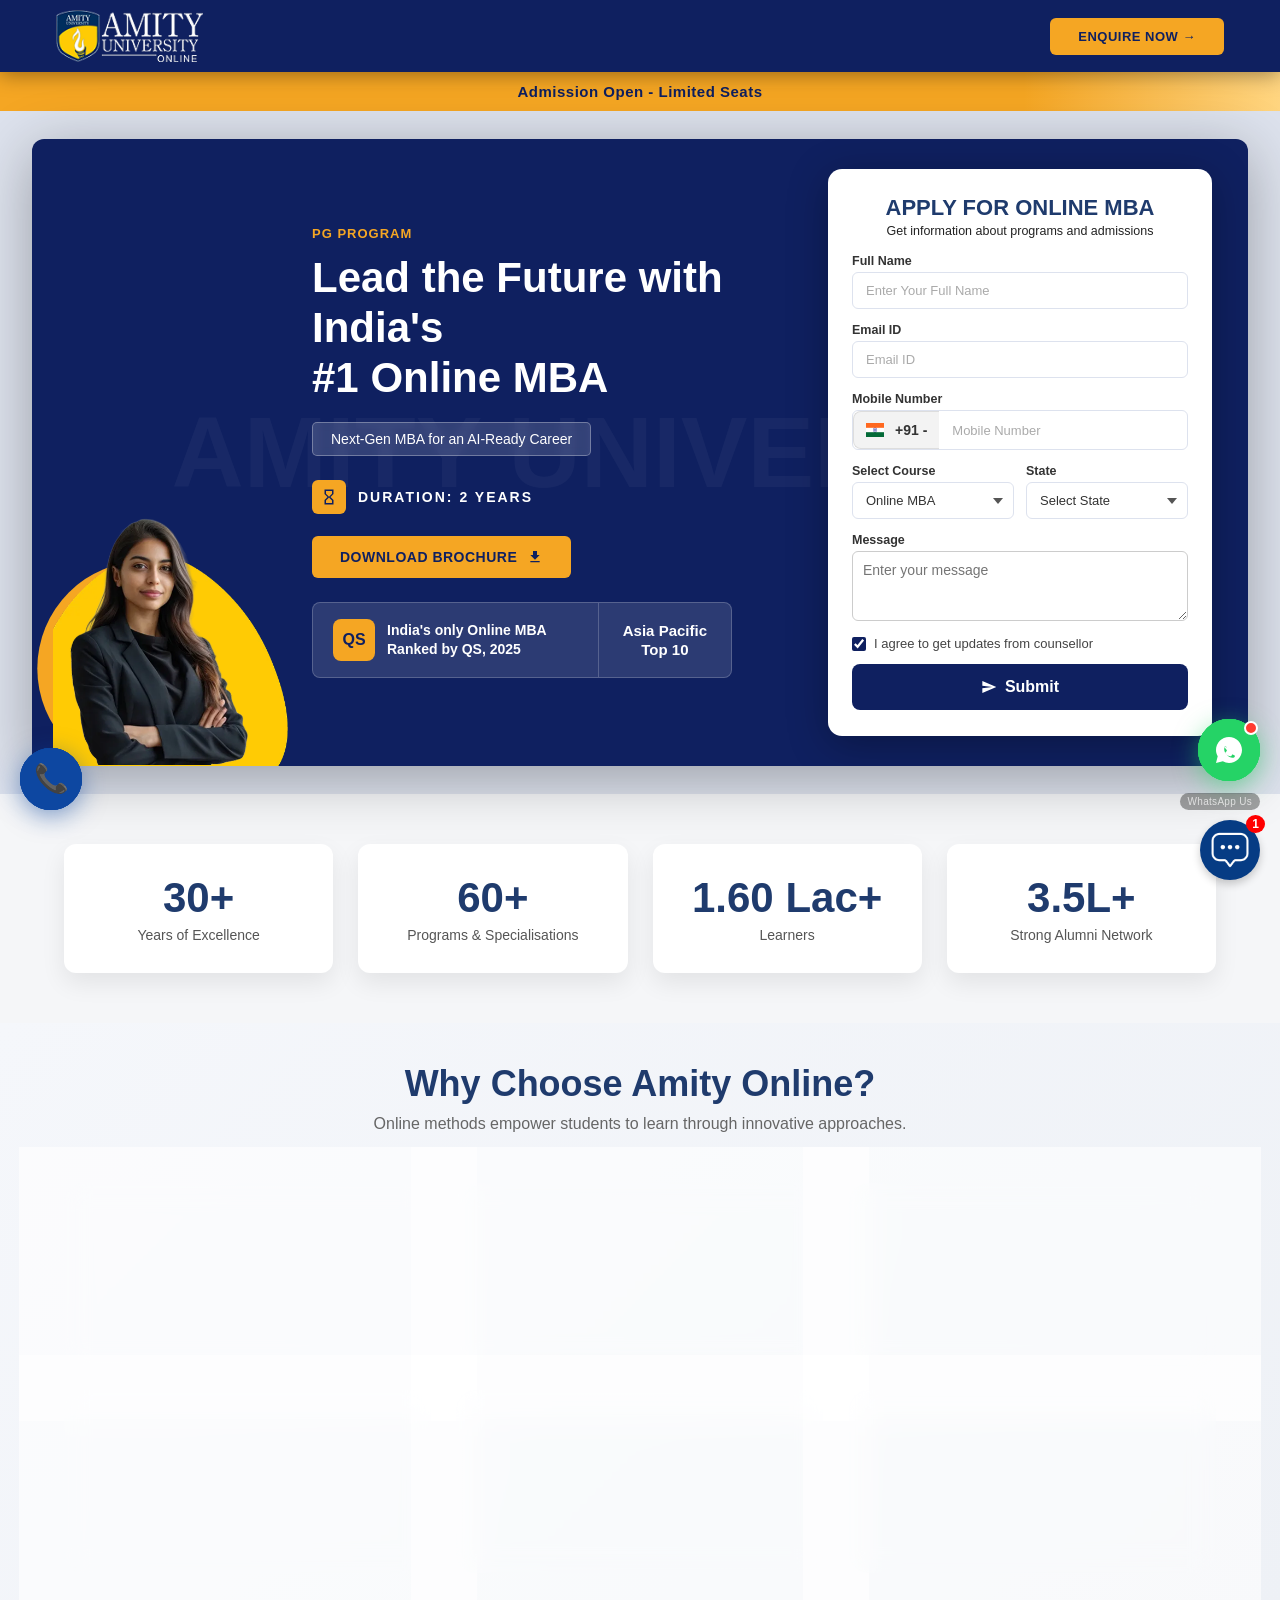
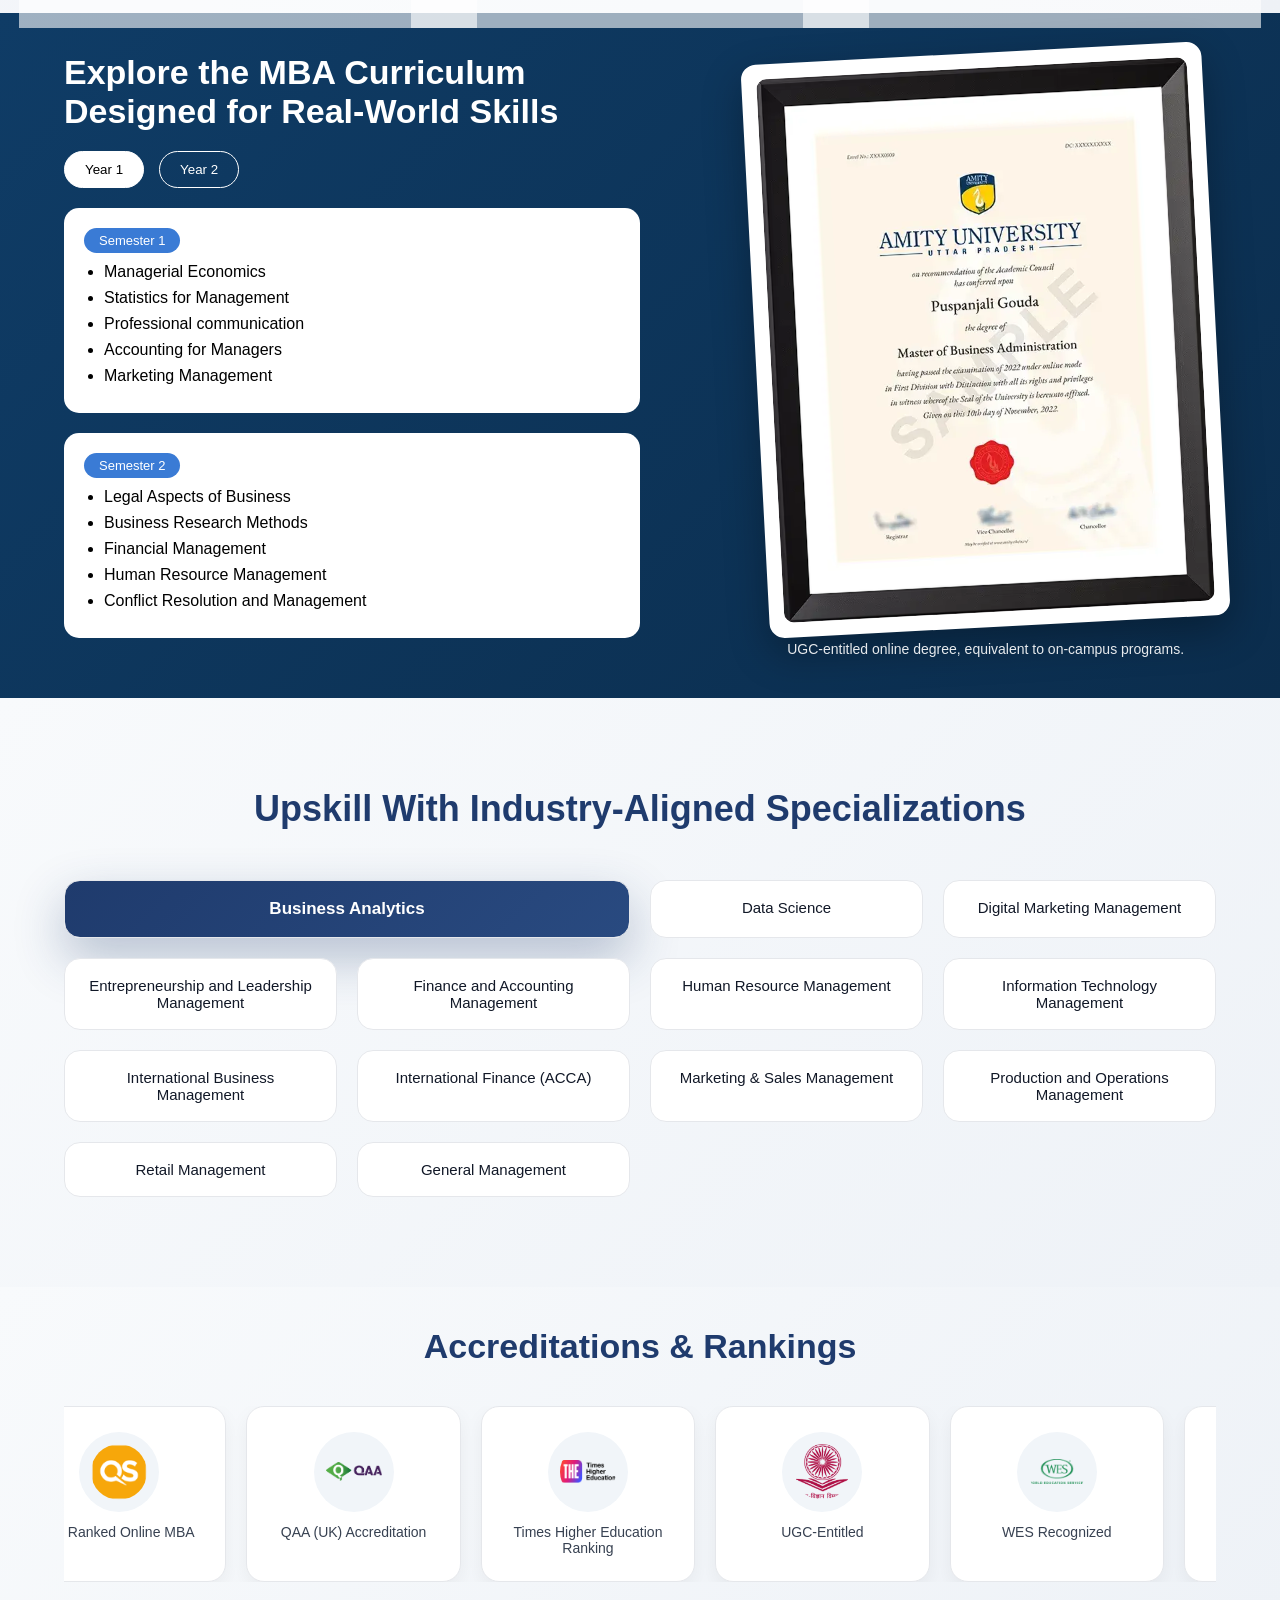
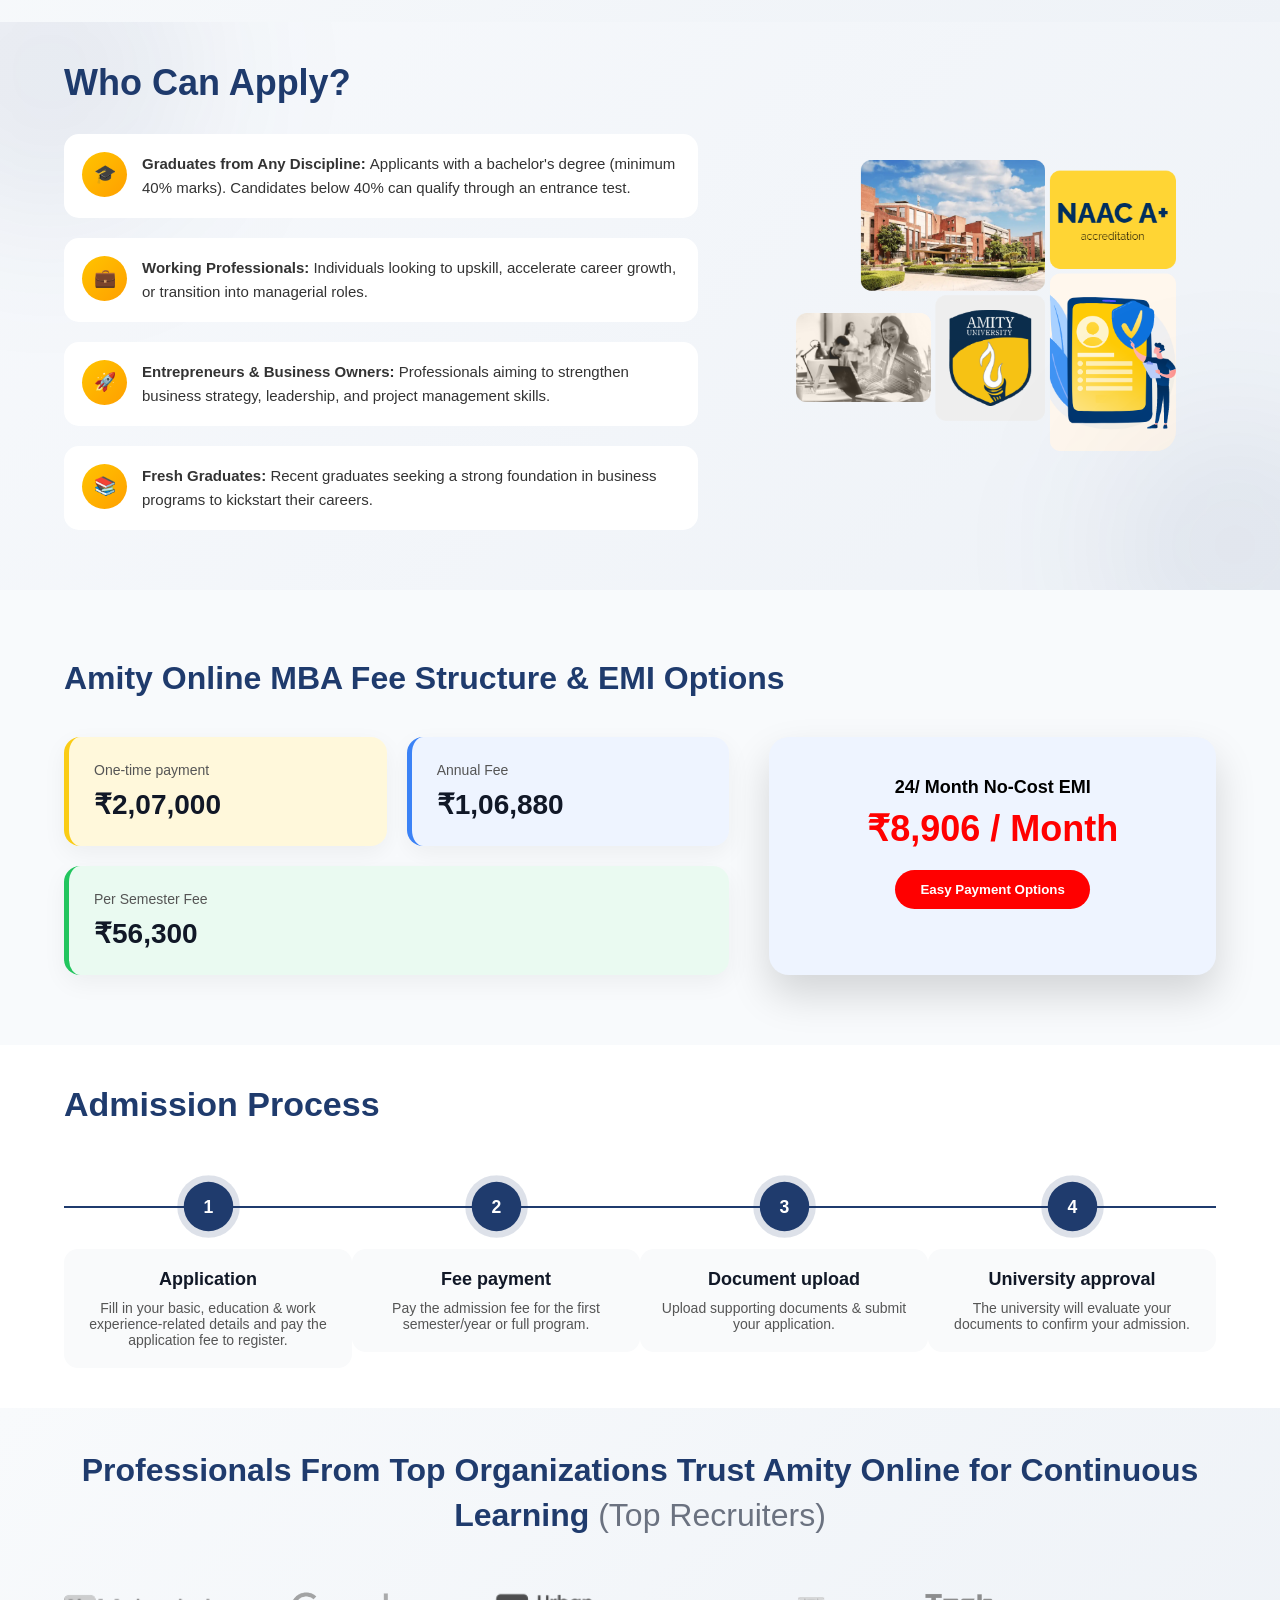
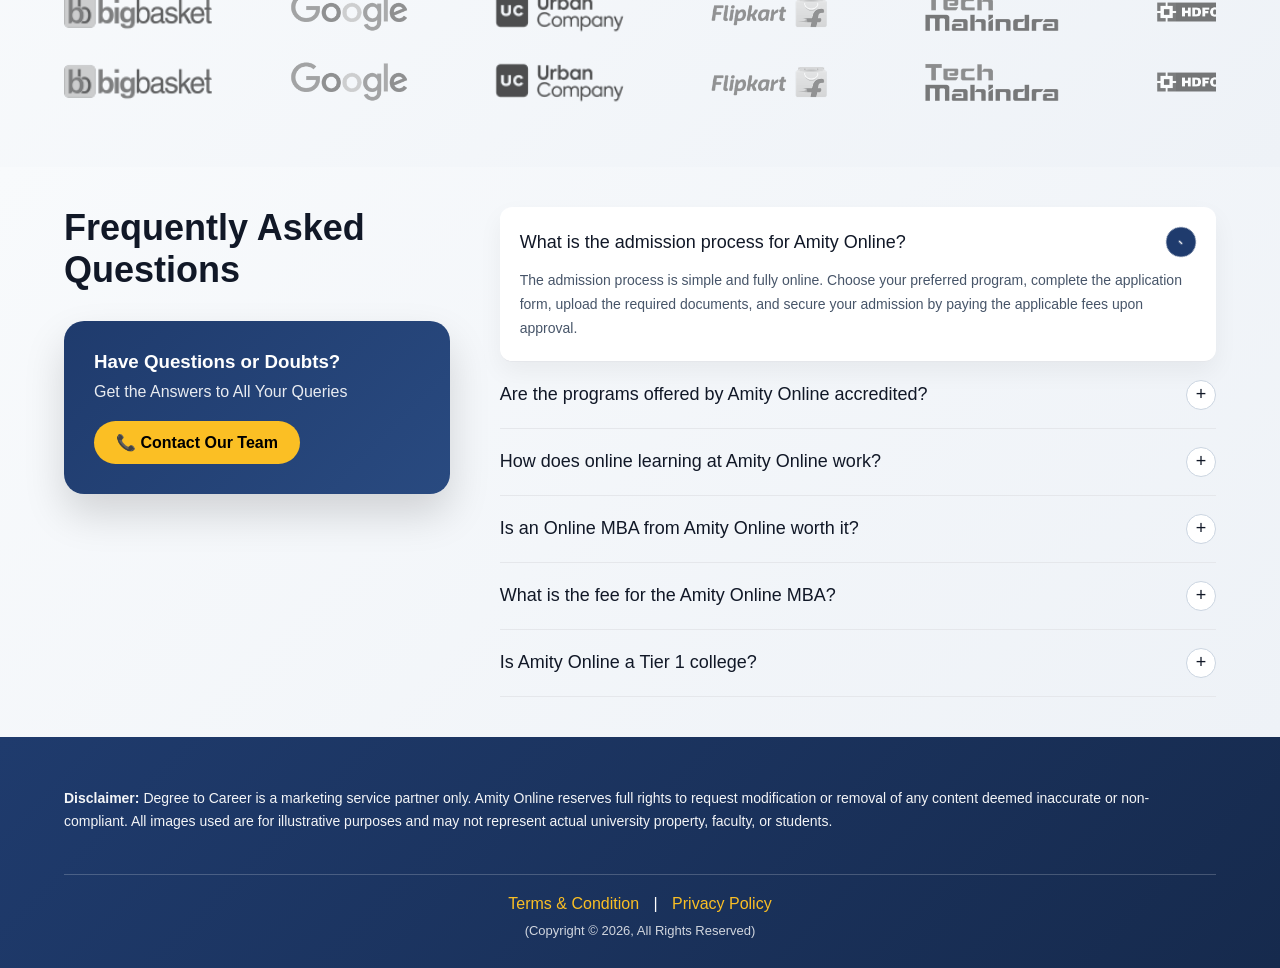
==== commit 43169db6: "Integrate Microsoft Clarity tracking script Added Microsoft Clarity tracking script to the HTML." ====
--- a/index.html
+++ b/index.html
@@ -16,6 +16,15 @@
 'https://www.googletagmanager.com/gtm.js?id='+i+dl;f.parentNode.insertBefore(j,f);
 })(window,document,'script','dataLayer','GTM-NDM463R9');</script>
 <!-- End Google Tag Manager -->
+<!-- Microsoft Clarity -->
+<script type="text/javascript">
+    (function(c,l,a,r,i,t,y){
+        c[a]=c[a]||function(){(c[a].q=c[a].q||[]).push(arguments)};
+        t=l.createElement(r);t.async=1;t.src="https://www.clarity.ms/tag/"+i;
+        y=l.getElementsByTagName(r)[0];y.parentNode.insertBefore(t,y);
+    })(window, document, "clarity", "script", "xna5fpuhpt");
+</script>
+<!-- End Microsoft Clarity -->
 <meta charset="utf-8"/>
 <meta content="width=device-width, initial-scale=1.0" name="viewport"/>
 <title>Amity Online MBA</title>
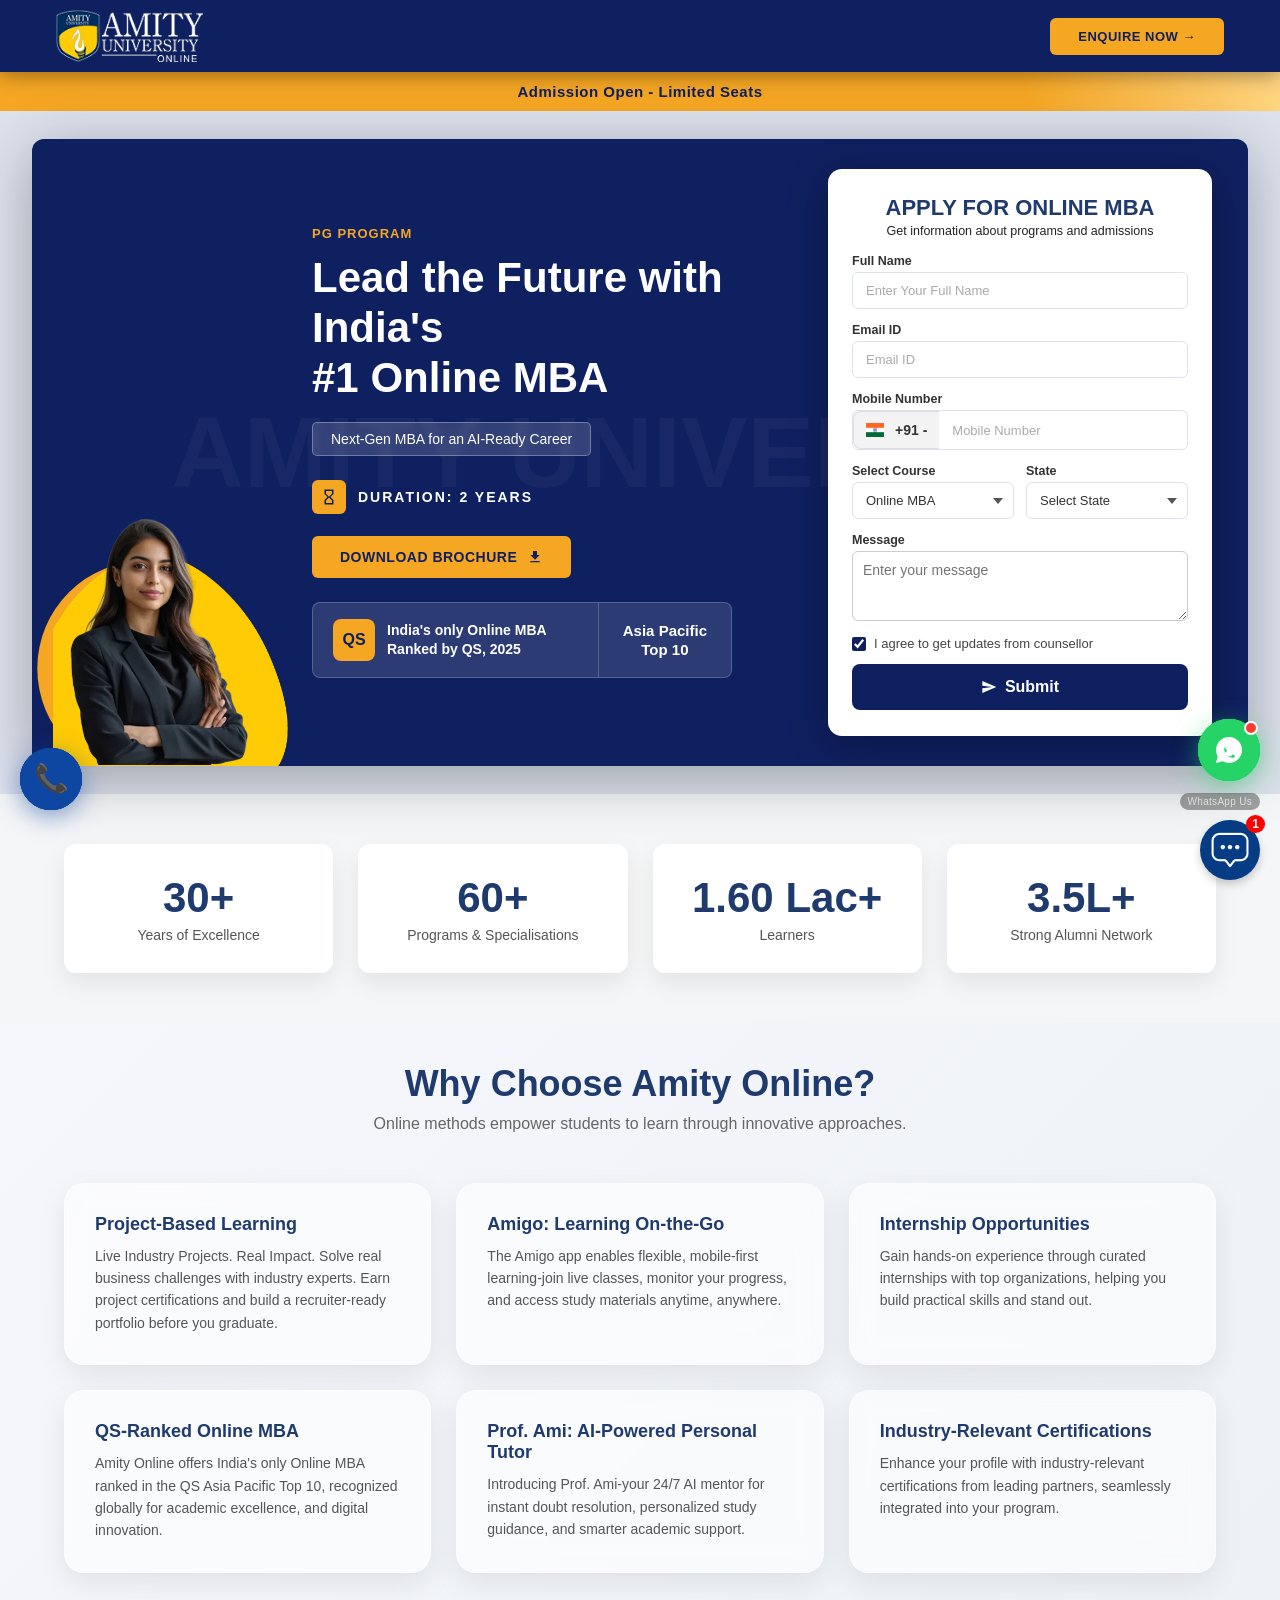
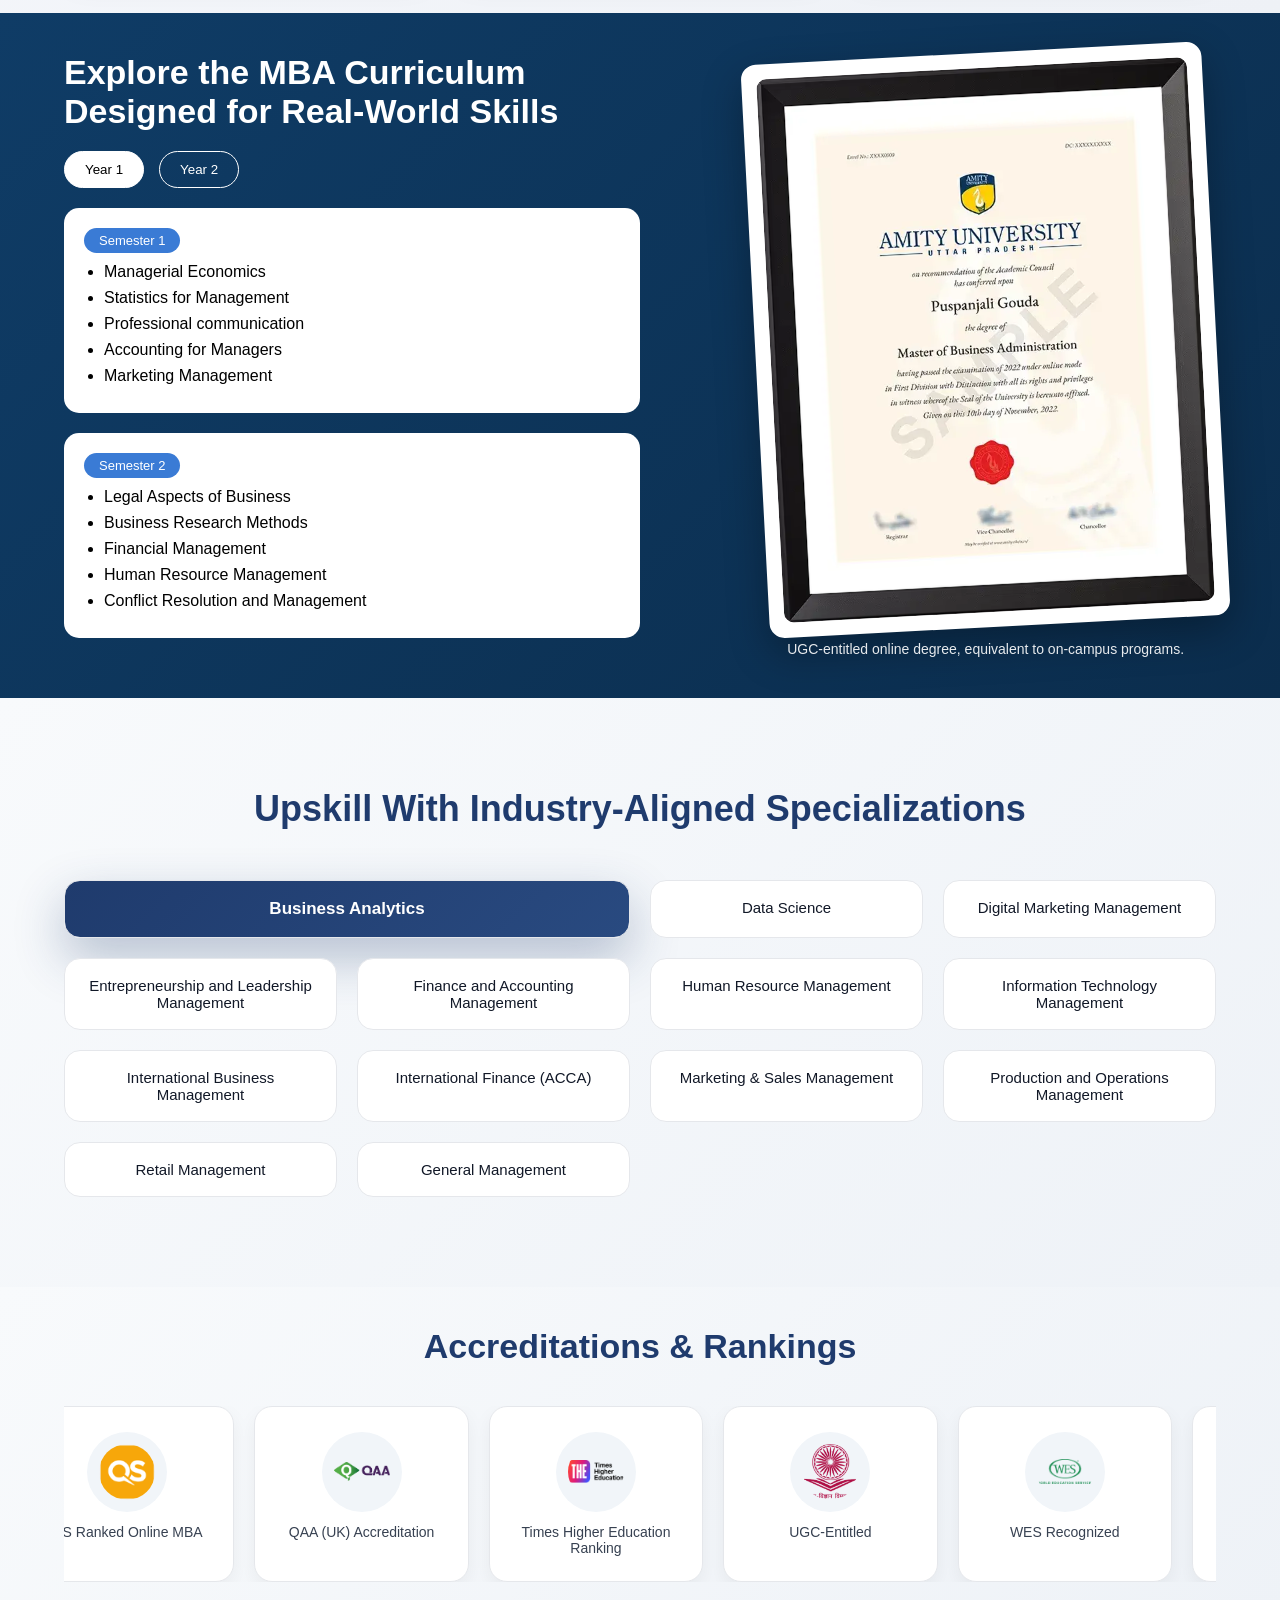
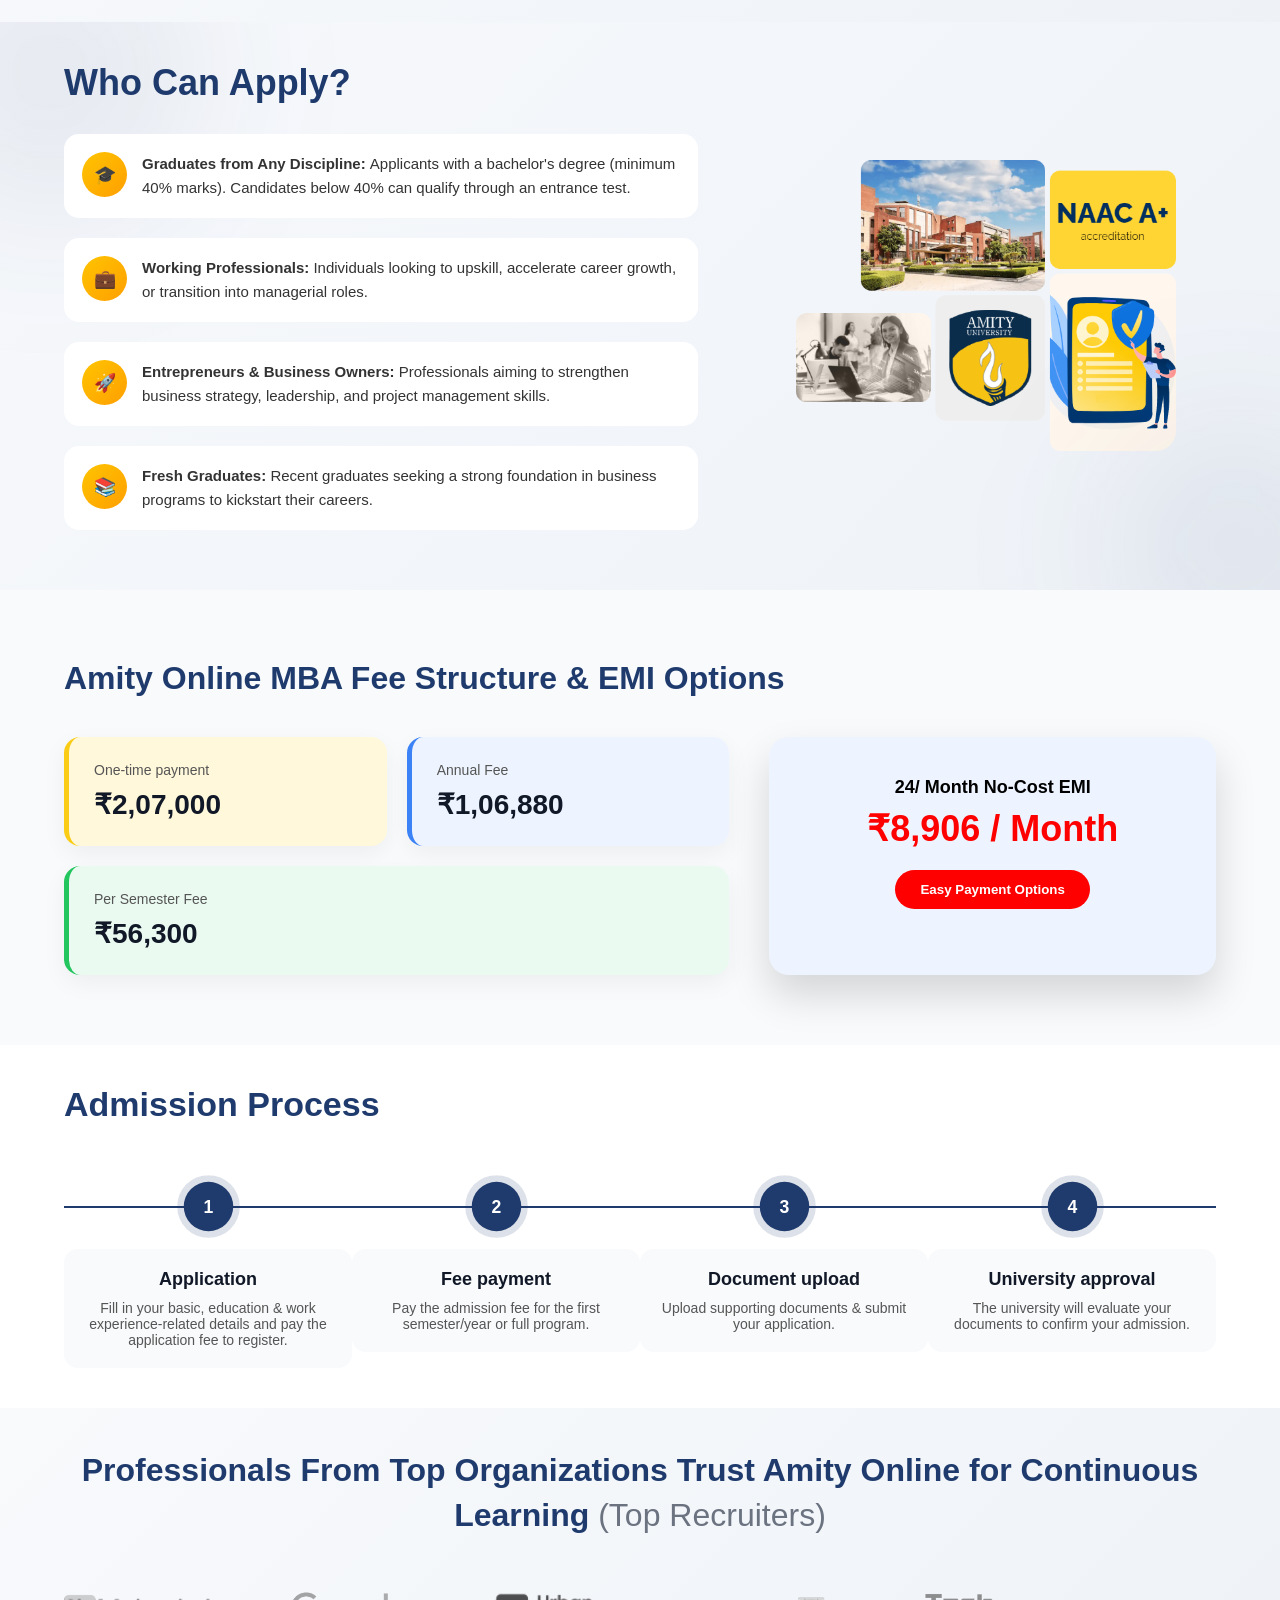
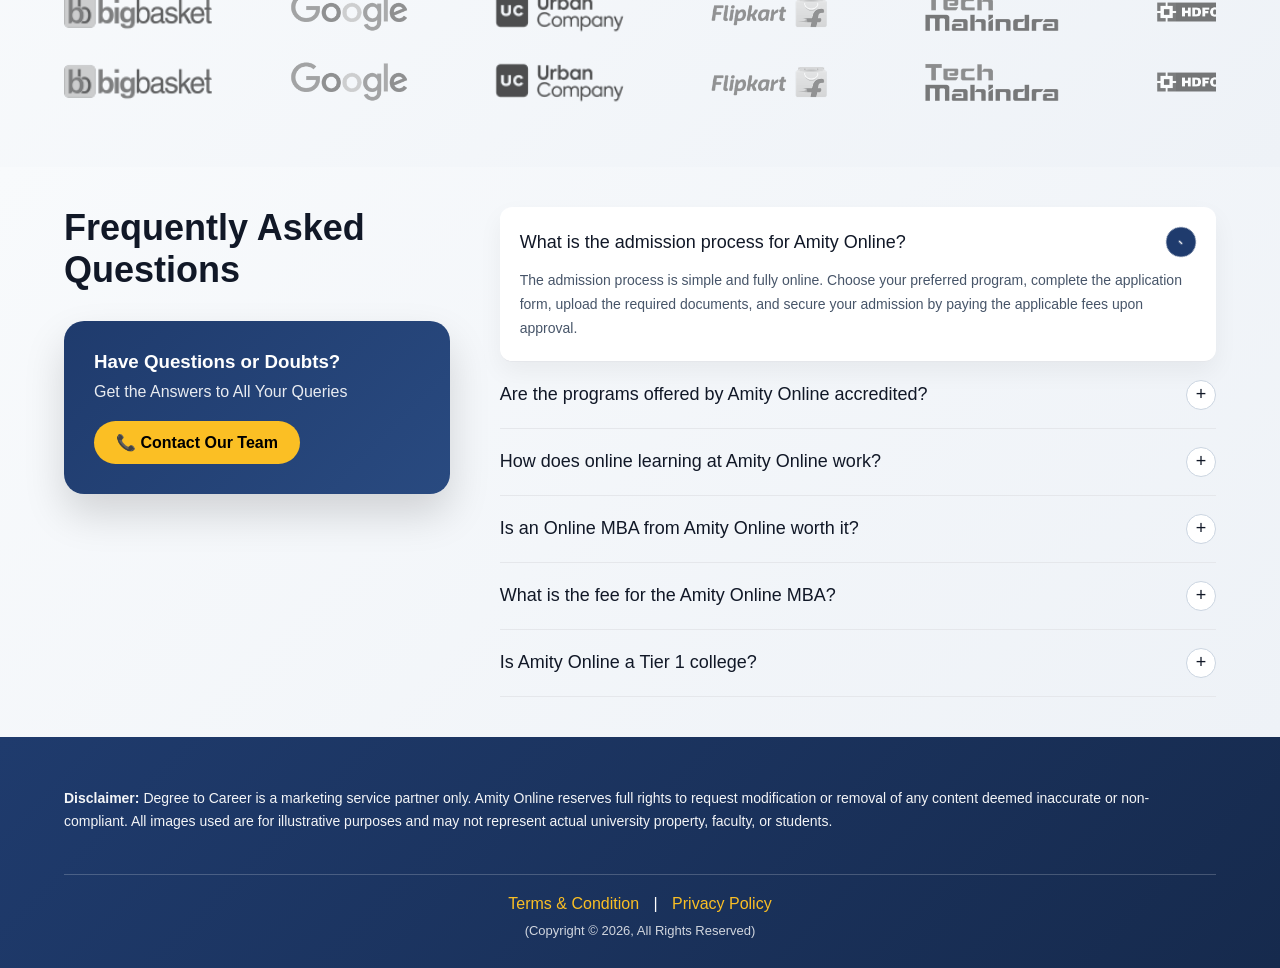
==== commit 51ea331b: "Update index.html" ====
--- a/index.html
+++ b/index.html
@@ -30,11 +30,7 @@
 <title>Amity Online MBA</title>
 <link rel="icon" href="images/favicon.png" type="image/png">
 <link href="css/style.css" rel="stylesheet"/>
-<script async="" src="js/clarity.js"></script>
-<script async="" src="js/1893666021343054"></script>
-<script async="" src="js/fbevents.js"></script>
-<script async="" src="js/wfmoqr582c" type="text/javascript"></script>
-<script async="" src="js/js" type="text/javascript"></script>
+
 <!--whatsapp chatbot-->
 <style>
 /* ===== WHATSAPP WIDGET ===== */
@@ -2398,14 +2394,7 @@
   });
 });
   </script>
-<script>
-   'undefined'=== typeof _trfq || (window._trfq = []);'undefined'=== typeof _trfd && (window._trfd=[]),_trfd.push({'tccl.baseHost':'secureserver.net'},{'ap':'cpsh-oh'},{'server':'p3plzcpnl508715'},{'dcenter':'p3'},{'cp_id':'10967067'},{'cp_cl':'8'})
-  </script>
-<script src="js/tccl.min.js">
-  </script>
-<script charset="" id="" type="text/javascript">
-   !function(b,e,f,g,a,c,d){b.fbq||(a=b.fbq=function(){a.callMethod?a.callMethod.apply(a,arguments):a.queue.push(arguments)},b._fbq||(b._fbq=a),a.push=a,a.loaded=!0,a.version="2.0",a.queue=[],c=e.createElement(f),c.async=!0,c.src=g,d=e.getElementsByTagName(f)[0],d.parentNode.insertBefore(c,d))}(window,document,"script","https://connect.facebook.net/en_US/fbevents.js");fbq("init","1893666021343054");fbq("set","agent","tmgoogletagmanager","1893666021343054");fbq("track","PageView");
-  </script>
+
 <script>
     const scriptURL = 'https://script.google.com/macros/s/AKfycbwlFYv1It7fW-FNiPCW6BDtxmcUyszFnZi_POffU32UVwLcBzGQJmQnOp3-bptRFaL6Fg/exec'
     
@@ -2429,8 +2418,6 @@
       handleFormSubmit(e.target);
     });
   </script>
-<noscript>
-   <img height="1" src="images/tr" style="display:none" width="1"/>
-  </noscript>
+
 </body>
 </html>
